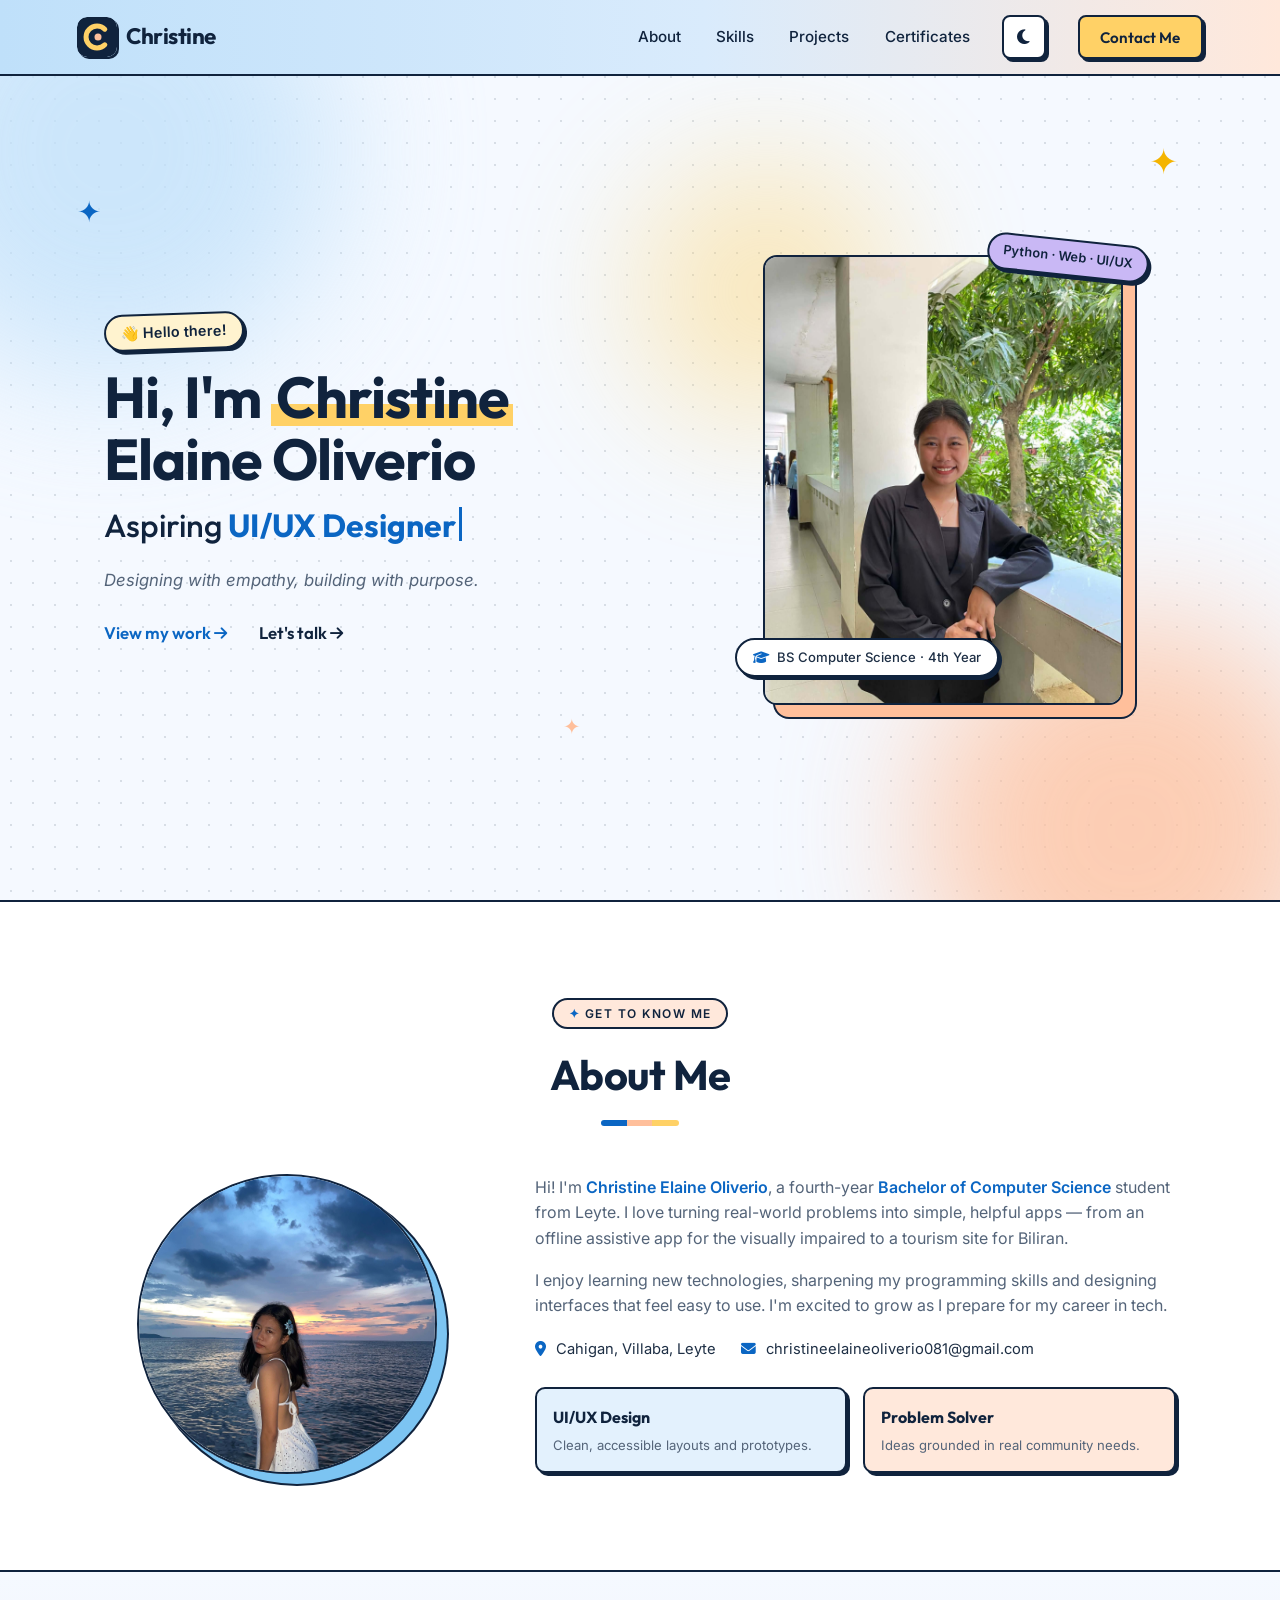
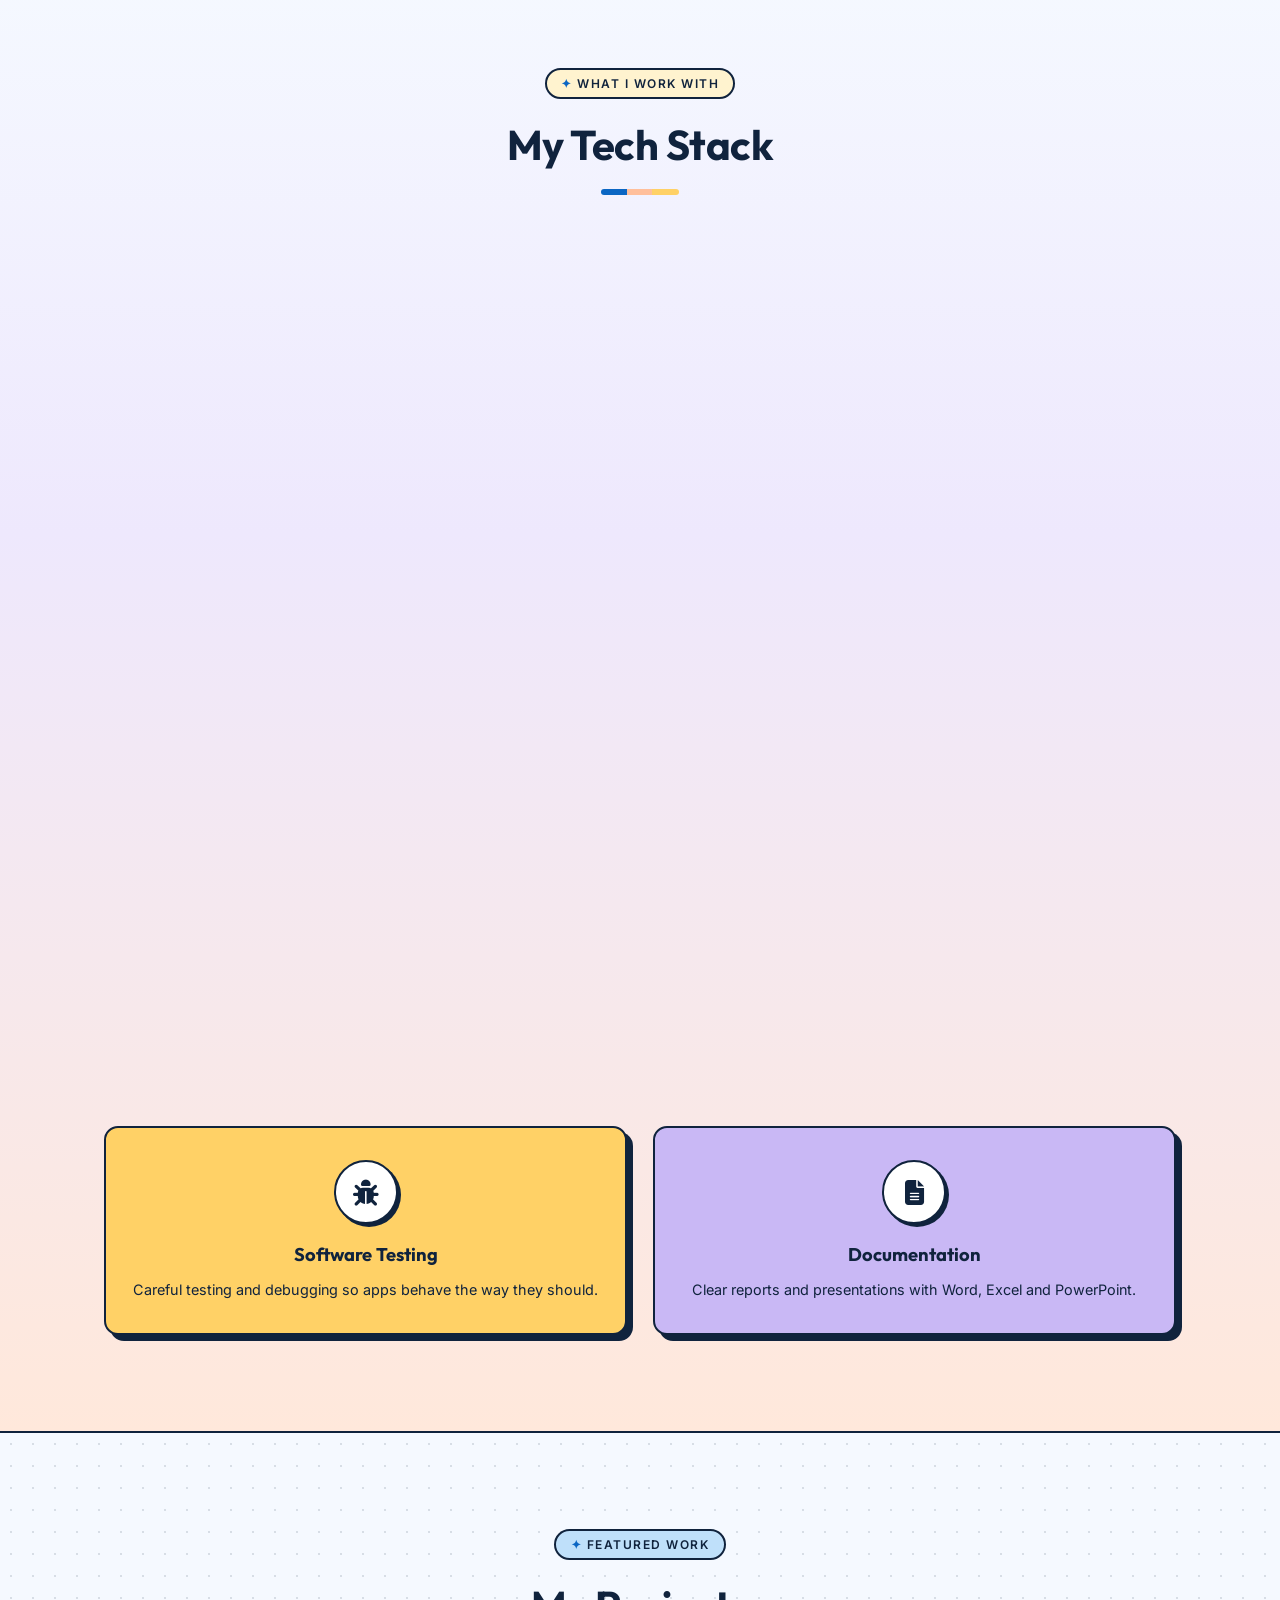
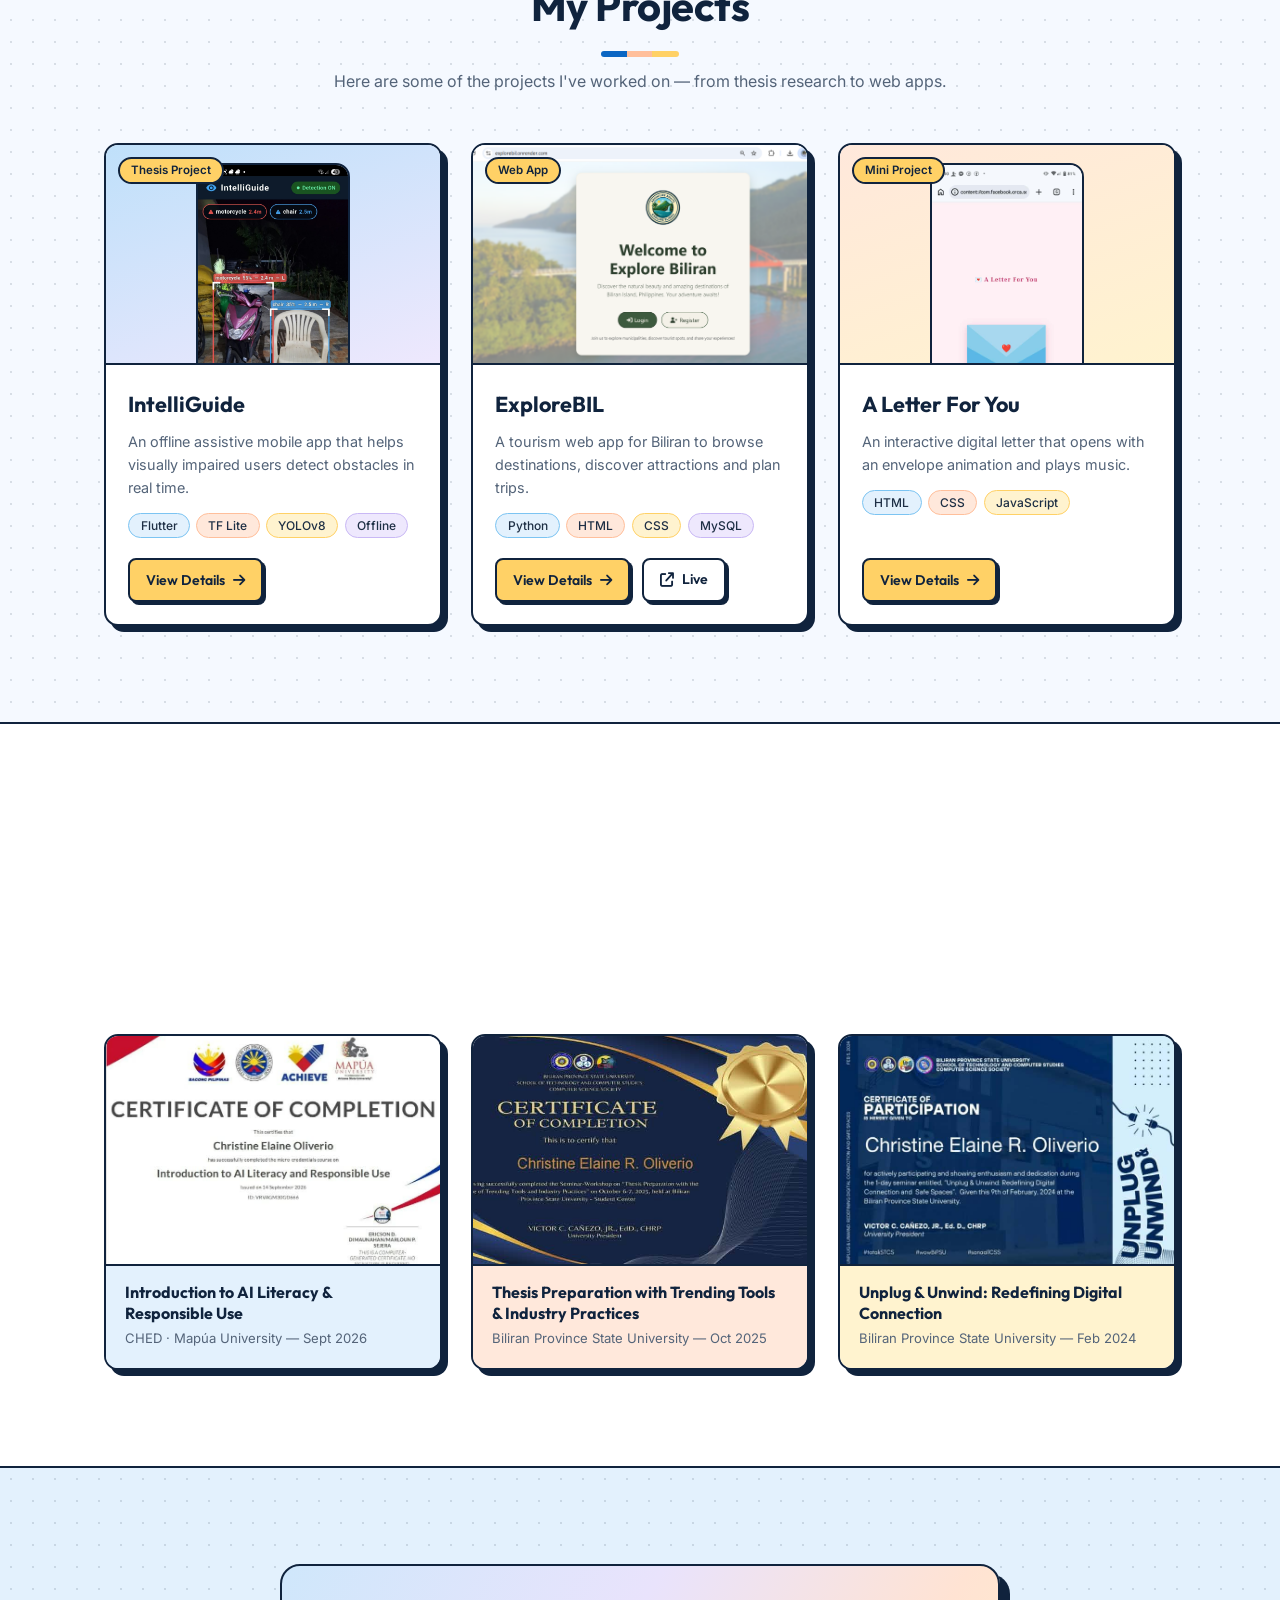
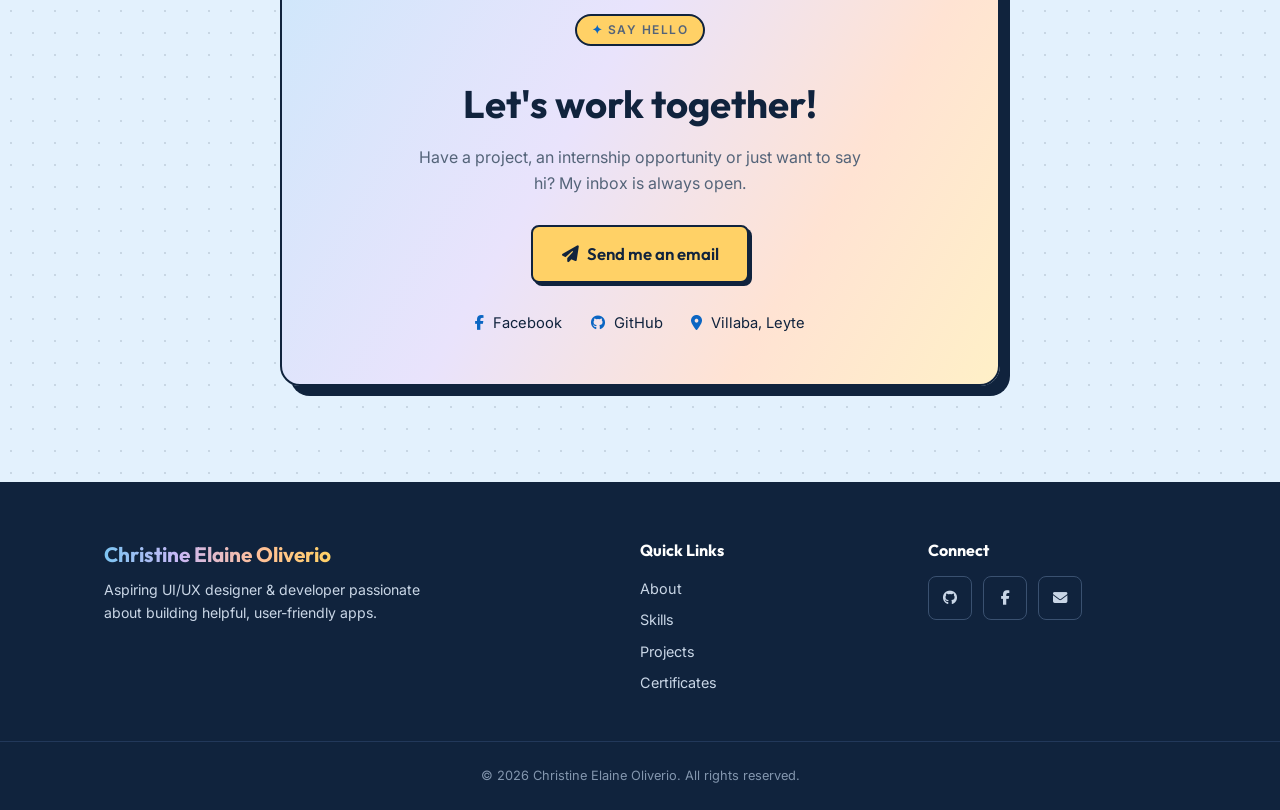
==== index.html @ aa29f677 "Add portfolio website" ====
<!DOCTYPE html>
<html lang="en">
<head>
  <meta charset="UTF-8" />
  <meta name="viewport" content="width=device-width, initial-scale=1.0"/>
  <title>Christine Elaine Oliverio | Portfolio</title>
  <meta name="description" content="Portfolio of Christine Elaine Oliverio — UI/UX designer, web developer and 4th-year Computer Science student."/>
  <link rel="icon" href="data:image/svg+xml,%3Csvg%20xmlns='http://www.w3.org/2000/svg'%20viewBox='0%200%2040%2040'%3E%3Crect%20width='40'%20height='40'%20rx='10'%20fill='%2310233d'/%3E%3Cpath%20d='M27.8%2012.2a11%2011%200%201%200%200%2015.6'%20fill='none'%20stroke='%23ffd166'%20stroke-width='5'%20stroke-linecap='round'/%3E%3Ccircle%20cx='21'%20cy='20'%20r='3.5'%20fill='%23ffbf9b'/%3E%3C/svg%3E"/>
  <link rel="preconnect" href="https://fonts.googleapis.com"/>
  <link rel="preconnect" href="https://fonts.gstatic.com" crossorigin/>
  <link href="https://fonts.googleapis.com/css2?family=Outfit:wght@400;500;600;700;800&family=Inter:ital,wght@0,400;0,500;1,400&display=swap" rel="stylesheet"/>
  <link rel="stylesheet" href="https://cdnjs.cloudflare.com/ajax/libs/font-awesome/6.5.0/css/all.min.css"/>
  <link rel="stylesheet" href="style.css"/>
  <script>
    // Apply the saved (or system) theme before the page paints, so it never flashes
    (function () {
      var theme;
      try { theme = localStorage.getItem('theme'); } catch (e) {}
      if (theme !== 'light' && theme !== 'dark') {
        theme = window.matchMedia('(prefers-color-scheme: dark)').matches ? 'dark' : 'light';
      }
      document.documentElement.dataset.theme = theme;
    })();
  </script>
</head>
<body>

  <!-- NAV -->
  <header id="navbar">
    <a href="#home" class="nav-logo">
      <svg class="logo-mark" viewBox="0 0 40 40" aria-hidden="true">
        <rect width="40" height="40" rx="10" fill="#10233d"/>
        <path d="M27.8 12.2a11 11 0 1 0 0 15.6" fill="none" stroke="#ffd166" stroke-width="5" stroke-linecap="round"/>
        <circle cx="21" cy="20" r="3.5" fill="#ffbf9b"/>
      </svg>
      <span>Christine</span>
    </a>
    <nav>
      <ul class="nav-links" id="navLinks">
        <li><a href="#about">About</a></li>
        <li><a href="#skills">Skills</a></li>
        <li><a href="#projects">Projects</a></li>
        <li><a href="#certificates">Certificates</a></li>
        <li class="nav-cta-mobile"><a href="#contact" data-drawer-open>Contact Me</a></li>
      </ul>
    </nav>
    <button type="button" class="theme-toggle" id="themeToggle" aria-label="Switch to dark mode"><i class="fas fa-moon"></i></button>
    <button type="button" class="btn btn-primary nav-cta" data-drawer-open>Contact Me</button>
    <button class="hamburger" id="hamburger" aria-label="Open menu" aria-expanded="false"><i class="fas fa-bars"></i></button>
  </header>

  <main>
    <!-- HERO -->
    <section id="home" class="hero">
      <div class="hero-deco" aria-hidden="true">
        <span class="blob b1"></span>
        <span class="blob b2"></span>
        <span class="blob b3"></span>
        <span class="spark s1">✦</span>
        <span class="spark s2">✦</span>
        <span class="spark s3">✦</span>
      </div>
      <div class="container hero-grid">
        <div class="hero-text">
          <p class="hero-hello">👋 Hello there!</p>
          <h1 class="hero-name">Hi, I'm <span class="hl">Christine</span><br/>Elaine Oliverio</h1>
          <p class="hero-role">Aspiring <span class="typed" id="typed"></span><span class="caret" aria-hidden="true"></span></p>
          <p class="hero-tagline">Designing with empathy, building with purpose.</p>
          <div class="hero-btns">
            <a href="#projects" class="link-arrow">View my work <i class="fas fa-arrow-right"></i></a>
            <a href="#contact" class="link-arrow muted" data-drawer-open>Let's talk <i class="fas fa-arrow-right"></i></a>
          </div>
        </div>
        <div class="hero-photo-wrap">
          <img src="images/portrait-hero.jpg" alt="Christine Elaine Oliverio smiling in a black blazer" class="hero-photo"/>
          <span class="hero-sticker" aria-hidden="true">Python · Web · UI/UX</span>
          <span class="hero-badge"><i class="fas fa-graduation-cap"></i> BS Computer Science · 4th Year</span>
        </div>
      </div>
    </section>

    <!-- ABOUT -->
    <section id="about" class="section about">
      <div class="container">
        <p class="eyebrow reveal">Get to know me</p>
        <h2 class="section-title reveal">About Me</h2>
        <div class="about-grid">
          <div class="about-photo-wrap reveal">
            <img src="images/portrait-about.jpg" alt="Christine at the beach during sunset" class="about-photo"/>
          </div>
          <div class="about-text reveal">
            <p>Hi! I'm <strong>Christine Elaine Oliverio</strong>, a fourth-year <strong>Bachelor of Computer Science</strong> student from Leyte. I love turning real-world problems into simple, helpful apps — from an offline assistive app for the visually impaired to a tourism site for Biliran.</p>
            <p>I enjoy learning new technologies, sharpening my programming skills and designing interfaces that feel easy to use. I'm excited to grow as I prepare for my career in tech.</p>
            <ul class="about-details">
              <li><i class="fas fa-location-dot"></i> Cahigan, Villaba, Leyte</li>
              <li><i class="fas fa-envelope"></i> christineelaineoliverio081@gmail.com</li>
            </ul>
            <div class="mini-cards">
              <div class="mini-card"><h3>UI/UX Design</h3><p>Clean, accessible layouts and prototypes.</p></div>
              <div class="mini-card"><h3>Problem Solver</h3><p>Ideas grounded in real community needs.</p></div>
            </div>
          </div>
        </div>
      </div>
    </section>

    <!-- SKILLS -->
    <section id="skills" class="section skills">
      <div class="container">
        <p class="eyebrow reveal">What I work with</p>
        <h2 class="section-title reveal">My Tech Stack</h2>
        <p class="section-sub reveal">The languages I use to design, build and test websites and web apps.</p>
        <div class="marquee reveal" role="group" aria-label="Tech stack">
          <div class="marquee-track" id="marqueeTrack">
            <div class="tech"><img src="https://cdn.jsdelivr.net/gh/devicons/devicon@v2.16.0/icons/java/java-original.svg" alt=""/><span>Java</span></div>
            <div class="tech"><img src="https://cdn.jsdelivr.net/gh/devicons/devicon@v2.16.0/icons/python/python-original.svg" alt=""/><span>Python</span></div>
            <div class="tech"><img src="https://cdn.jsdelivr.net/gh/devicons/devicon@v2.16.0/icons/html5/html5-original.svg" alt=""/><span>HTML</span></div>
            <div class="tech"><img src="https://cdn.jsdelivr.net/gh/devicons/devicon@v2.16.0/icons/css3/css3-original.svg" alt=""/><span>CSS</span></div>
          </div>
        </div>
      </div>
    </section>

    <!-- SERVICES -->
    <section class="section services">
      <div class="container">
        <p class="eyebrow reveal">Services</p>
        <h2 class="section-title reveal">What I Do</h2>
        <p class="section-sub reveal">I build useful, user-friendly websites that pair thoughtful design with solid functionality.</p>
        <div class="services-grid">
          <div class="service-card reveal">
            <i class="fas fa-laptop-code"></i>
            <h3>Web Development</h3>
            <p>Responsive websites built with HTML and CSS, and web apps powered by Python.</p>
          </div>
          <div class="service-card reveal">
            <i class="fas fa-pen-ruler"></i>
            <h3>UI/UX Design</h3>
            <p>Wireframes, prototypes and interfaces designed around real users.</p>
          </div>
          <div class="service-card reveal">
            <i class="fas fa-bug"></i>
            <h3>Software Testing</h3>
            <p>Careful testing and debugging so apps behave the way they should.</p>
          </div>
          <div class="service-card reveal">
            <i class="fas fa-file-lines"></i>
            <h3>Documentation</h3>
            <p>Clear reports and presentations with Word, Excel and PowerPoint.</p>
          </div>
        </div>
      </div>
    </section>

    <!-- PROJECTS -->
    <section id="projects" class="section projects">
      <div class="container">
        <p class="eyebrow reveal">Featured work</p>
        <h2 class="section-title reveal">My Projects</h2>
        <p class="section-sub reveal">Here are some of the projects I've worked on — from thesis research to web apps.</p>
        <div class="projects-grid">

          <article class="proj-card reveal">
            <button class="proj-img phone" data-details="intelliguide" aria-label="View IntelliGuide details">
              <img src="images/projects/intelliguide-camera.jpg" alt="IntelliGuide app detecting a motorcycle and a chair with distance labels"/>
              <span class="proj-label">Thesis Project</span>
            </button>
            <div class="proj-body">
              <h3>IntelliGuide</h3>
              <p>An offline assistive mobile app that helps visually impaired users detect obstacles in real time.</p>
              <div class="tags"><span>Flutter</span><span>TF Lite</span><span>YOLOv8</span><span>Offline</span></div>
              <div class="proj-btns">
                <button class="btn btn-primary" data-details="intelliguide">View Details <i class="fas fa-arrow-right"></i></button>
              </div>
            </div>
          </article>

          <article class="proj-card reveal">
            <button class="proj-img" data-details="explorebil" aria-label="View ExploreBIL details">
              <img src="images/projects/explorebil-welcome.png" alt="ExploreBIL home page"/>
              <span class="proj-label">Web App</span>
            </button>
            <div class="proj-body">
              <h3>ExploreBIL</h3>
              <p>A tourism web app for Biliran to browse destinations, discover attractions and plan trips.</p>
              <div class="tags"><span>Python</span><span>HTML</span><span>CSS</span><span>MySQL</span></div>
              <div class="proj-btns">
                <button class="btn btn-primary" data-details="explorebil">View Details <i class="fas fa-arrow-right"></i></button>
                <a href="https://explorebil.onrender.com/home/" target="_blank" rel="noopener" class="btn btn-white"><i class="fas fa-arrow-up-right-from-square"></i> Live</a>
              </div>
            </div>
          </article>

          <article class="proj-card reveal">
            <button class="proj-img phone" data-details="letter" aria-label="View A Letter For You details">
              <img src="images/projects/letter-envelope.jpg" alt="A Letter For You — closed envelope screen"/>
              <span class="proj-label">Mini Project</span>
            </button>
            <div class="proj-body">
              <h3>A Letter For You</h3>
              <p>An interactive digital letter that opens with an envelope animation and plays music.</p>
              <div class="tags"><span>HTML</span><span>CSS</span><span>JavaScript</span></div>
              <div class="proj-btns">
                <button class="btn btn-primary" data-details="letter">View Details <i class="fas fa-arrow-right"></i></button>
              </div>
            </div>
          </article>

        </div>

        <!-- PROJECT DETAILS (shown in the pop-up when "View Details" is clicked) -->
        <template id="details-intelliguide">
          <div class="md-gallery phone">
            <img class="md-main" src="images/projects/intelliguide-camera.jpg" alt="IntelliGuide detecting a motorcycle at 2.4 m and a chair at 2.5 m"/>
            <p class="md-caption"><strong>Camera:</strong> detects obstacles in real time and shows what each one is, how far away it is and which side it's on.</p>
            <div class="md-thumbs">
              <button class="md-thumb active" data-caption="<strong>Camera:</strong> detects obstacles in real time and shows what each one is, how far away it is and which side it's on."><img src="images/projects/intelliguide-camera.jpg" alt="IntelliGuide detecting a motorcycle at 2.4 m and a chair at 2.5 m"/></button>
              <button class="md-thumb" data-caption="<strong>Navigation Map:</strong> shows saved places as pins on the map, with a quick button for each one. Personal locations are blurred in this screenshot."><img src="images/projects/intelliguide-map.jpg" alt="Navigation Map with quick buttons for saved places"/></button>
              <button class="md-thumb" data-caption="<strong>Save Location:</strong> saves your current spot with an optional name and a category: Home, School, Work, Hospital or Custom."><img src="images/projects/intelliguide-save.jpg" alt="Save Location sheet with a name field and category buttons"/></button>
              <button class="md-thumb" data-caption="<strong>Location History:</strong> lists the places you've arrived at, and stays on your phone only. Personal details are blurred in this screenshot."><img src="images/projects/intelliguide-history.jpg" alt="Location History showing an arrival at Home"/></button>
              <button class="md-thumb" data-caption="<strong>Settings:</strong> choose voice guidance in English, Tagalog or Bisaya, and open your location history."><img src="images/projects/intelliguide-settings.jpg" alt="Settings with English, Tagalog and Bisaya voice options"/></button>
            </div>
          </div>
          <div class="md-info">
            <p class="md-type"><i class="fas fa-mobile-screen-button"></i> Mobile App · Thesis Project</p>
            <h3 class="md-title">IntelliGuide</h3>
            <p>IntelliGuide is an assistive mobile app that helps visually impaired users move around more safely. Using the phone's camera, it detects obstacles in real time with a YOLOv8 Nano model and a CNN+ViT classifier, then tells the user what is ahead, how far it is and which side it's on — through both voice and vibration.</p>
            <p>Everything runs on the device, so it works fully offline, and the voice feedback is available in English, Tagalog and Bisaya.</p>
            <h4>The Team</h4>
            <ul class="proj-points">
              <li><strong>Team Leader:</strong> Eliza Marie Rosario</li>
              <li><strong>Assistant Team Leader:</strong> Christine Elaine Oliverio</li>
              <li><strong>Developer:</strong> Marjon Vera</li>
              <li><strong>Assistant Developer:</strong> Carl Marco Vaporoso</li>
            </ul>
            <h4>Key Features</h4>
            <ul class="proj-points">
              <li>Real-time detection of 19 trained obstacle classes</li>
              <li>Distance estimation with a 3 m alert cutoff</li>
              <li>Left / right position of each obstacle</li>
              <li>Multimodal feedback: voice + vibration</li>
              <li>Offline barangay (location) detection</li>
              <li>Navigation map with saved places</li>
              <li>Location history kept on the phone only</li>
              <li>English, Tagalog and Bisaya support</li>
            </ul>
            <h4>Built With</h4>
            <div class="tags"><span>Flutter</span><span>Dart</span><span>TensorFlow Lite</span><span>YOLOv8 Nano</span><span>CNN + ViT</span></div>
          </div>
        </template>

        <template id="details-explorebil">
          <div class="md-gallery">
            <img class="md-main" src="images/projects/explorebil-welcome.png" alt="Explore Biliran welcome page with Login and Register buttons"/>
            <p class="md-caption"><strong>Welcome Page:</strong> introduces Biliran Island and lets visitors log in or create an account.</p>
            <div class="md-thumbs">
              <button class="md-thumb active" data-caption="<strong>Welcome Page:</strong> introduces Biliran Island and lets visitors log in or create an account."><img src="images/projects/explorebil-welcome.png" alt="Explore Biliran welcome page with Login and Register buttons"/></button>
              <button class="md-thumb" data-caption="<strong>Explore Municipalities:</strong> search for a municipality, read a short description and open its page."><img src="images/projects/explorebil-municipalities.png" alt="Search bar above a list of Biliran municipalities"/></button>
              <button class="md-thumb" data-caption="<strong>Featured Tourist Spots:</strong> browse spots with photos, their municipality, star ratings and a Details button."><img src="images/projects/explorebil-spots.png" alt="Featured tourist spots with photos and star ratings"/></button>
            </div>
          </div>
          <div class="md-info">
            <p class="md-type"><i class="fas fa-globe"></i> Web App · Python</p>
            <h3 class="md-title">ExploreBIL</h3>
            <p>ExploreBIL is a tourist exploration web app for the province of Biliran. Visitors can browse destinations, discover local attractions and plan their trips — all in one place.</p>
            <h4>Key Features</h4>
            <ul class="proj-points">
              <li>Browse tourist spots across Biliran</li>
              <li>Detailed destination info and photos</li>
              <li>Responsive design for phones, tablets and desktops</li>
              <li>Python-powered backend with a MySQL database</li>
            </ul>
            <h4>Built With</h4>
            <div class="tags"><span>Python</span><span>HTML</span><span>CSS</span><span>MySQL</span></div>
            <div class="proj-btns">
              <a href="https://explorebil.onrender.com/home/" target="_blank" rel="noopener" class="btn btn-primary"><i class="fas fa-arrow-up-right-from-square"></i> View Live</a>
              <a href="https://github.com/christineelaineoliverio081-web/EXPLOREBIL" target="_blank" rel="noopener" class="btn btn-white"><i class="fab fa-github"></i> GitHub</a>
            </div>
          </div>
        </template>

        <template id="details-letter">
          <div class="md-gallery phone">
            <img class="md-main" src="images/projects/letter-envelope.jpg" alt="Closed envelope screen"/>
          </div>
          <div class="md-info">
            <p class="md-type"><i class="fas fa-envelope-open-text"></i> Web Page · Mini Project</p>
            <h3 class="md-title">A Letter For You</h3>
            <p>A small interactive web page that turns a message into a digital letter. The visitor taps the envelope, it opens with an animation, and the letter slides out with a scrollable message and a music player.</p>
            <h4>Key Features</h4>
            <ul class="proj-points">
              <li>Tap-to-open envelope animation</li>
              <li>Scrollable letter card with custom typography</li>
              <li>Embedded SoundCloud music player</li>
              <li>Mobile-friendly layout</li>
            </ul>
            <h4>Built With</h4>
            <div class="tags"><span>HTML</span><span>CSS</span><span>JavaScript</span></div>
          </div>
        </template>
      </div>
    </section>

    <!-- CERTIFICATES -->
    <section id="certificates" class="section certificates">
      <div class="container">
        <p class="eyebrow reveal">Achievements</p>
        <h2 class="section-title reveal">Certificates</h2>
        <p class="section-sub reveal">Seminars and courses that helped me grow. Click a certificate to view it larger.</p>
        <div class="cert-grid">
          <figure class="cert-card reveal">
            <img src="images/certificates/ai-literacy.jpg" alt="Certificate of Completion — Introduction to AI Literacy and Responsible Use" data-lightbox/>
            <figcaption><h3>Introduction to AI Literacy &amp; Responsible Use</h3><p>CHED · Mapúa University — Sept 2026</p></figcaption>
          </figure>
          <figure class="cert-card reveal">
            <img src="images/certificates/thesis-preparation.jpg" alt="Certificate of Completion — Thesis Preparation with Trending Tools and Industry Practices" data-lightbox/>
            <figcaption><h3>Thesis Preparation with Trending Tools &amp; Industry Practices</h3><p>Biliran Province State University — Oct 2025</p></figcaption>
          </figure>
          <figure class="cert-card reveal">
            <img src="images/certificates/unplug-and-unwind.jpg" alt="Certificate of Participation — Unplug and Unwind seminar" data-lightbox/>
            <figcaption><h3>Unplug &amp; Unwind: Redefining Digital Connection</h3><p>Biliran Province State University — Feb 2024</p></figcaption>
          </figure>
        </div>
      </div>
    </section>

    <!-- CONTACT -->
    <section id="contact" class="section contact">
      <div class="container">
        <div class="contact-box reveal">
          <p class="eyebrow">Say hello</p>
          <h2>Let's work together!</h2>
          <p>Have a project, an internship opportunity or just want to say hi? My inbox is always open.</p>
          <a href="mailto:christineelaineoliverio081@gmail.com" class="btn btn-primary btn-lg"><i class="fas fa-paper-plane"></i> Send me an email</a>
          <div class="contact-links">
            <a href="https://www.facebook.com/christine.elaine.oliverio.2024" target="_blank" rel="noopener"><i class="fab fa-facebook-f"></i> Facebook</a>
            <a href="https://github.com/christineelaineoliverio081-web" target="_blank" rel="noopener"><i class="fab fa-github"></i> GitHub</a>
            <span><i class="fas fa-location-dot"></i> Villaba, Leyte</span>
          </div>
        </div>
      </div>
    </section>
  </main>

  <!-- FOOTER -->
  <footer>
    <div class="container footer-grid">
      <div>
        <h2 class="footer-name">Christine Elaine Oliverio</h2>
        <p>Aspiring UI/UX designer &amp; developer passionate about building helpful, user-friendly apps.</p>
      </div>
      <div>
        <h3>Quick Links</h3>
        <ul>
          <li><a href="#about">About</a></li>
          <li><a href="#skills">Skills</a></li>
          <li><a href="#projects">Projects</a></li>
          <li><a href="#certificates">Certificates</a></li>
        </ul>
      </div>
      <div>
        <h3>Connect</h3>
        <div class="footer-socials">
          <a href="https://github.com/christineelaineoliverio081-web" target="_blank" rel="noopener" aria-label="GitHub"><i class="fab fa-github"></i></a>
          <a href="https://www.facebook.com/christine.elaine.oliverio.2024" target="_blank" rel="noopener" aria-label="Facebook"><i class="fab fa-facebook-f"></i></a>
          <a href="mailto:christineelaineoliverio081@gmail.com" aria-label="Email"><i class="fas fa-envelope"></i></a>
        </div>
      </div>
    </div>
    <p class="copyright">© <span id="year">2026</span> Christine Elaine Oliverio. All rights reserved.</p>
  </footer>

  <!-- CONTACT DRAWER -->
  <div class="drawer-overlay" id="drawerOverlay"></div>
  <div class="drawer" id="drawer" role="dialog" aria-modal="true" aria-labelledby="drawerTitle" aria-hidden="true">
    <button class="drawer-close" id="drawerClose" aria-label="Close"><i class="fas fa-xmark"></i></button>
    <h3 id="drawerTitle">Get in Touch</h3>
    <ul class="drawer-info">
      <li><i class="fas fa-envelope"></i><a href="mailto:christineelaineoliverio081@gmail.com">christineelaineoliverio081@gmail.com</a></li>
      <li><i class="fas fa-location-dot"></i><span>Villaba, Leyte, Philippines</span></li>
    </ul>
    <h4>Social Media</h4>
    <div class="drawer-socials">
      <a href="https://www.facebook.com/christine.elaine.oliverio.2024" target="_blank" rel="noopener" aria-label="Facebook"><i class="fab fa-facebook-f"></i></a>
      <a href="https://github.com/christineelaineoliverio081-web" target="_blank" rel="noopener" aria-label="GitHub"><i class="fab fa-github"></i></a>
      <a href="mailto:christineelaineoliverio081@gmail.com" aria-label="Email"><i class="fas fa-envelope"></i></a>
    </div>
  </div>

  <!-- PROJECT DETAILS MODAL -->
  <div class="modal" id="projectModal" role="dialog" aria-modal="true" aria-labelledby="modalTitle" aria-hidden="true">
    <div class="modal-overlay" data-modal-close></div>
    <div class="modal-box">
      <button class="modal-close" data-modal-close aria-label="Close details"><i class="fas fa-xmark"></i></button>
      <div class="modal-content" id="modalContent"></div>
    </div>
  </div>

  <!-- LIGHTBOX -->
  <div class="lightbox" id="lightbox" aria-hidden="true">
    <button class="lightbox-close" aria-label="Close"><i class="fas fa-xmark"></i></button>
  </div>

  <script src="script.js"></script>
</body>
</html>
---- style.css ----
* {
  margin: 0;
  padding: 0;
  box-sizing: border-box;
}

:root {
  /* Sunset-over-the-sea palette: ocean blues + warm sunset tones */
  --bg: #f5f9ff;
  --blue: #bfe0fa;
  --blue-soft: #e3f1fd;
  --blue-btn: #7cc4f2;
  --accent: #0b66c3;
  --peach: #ffbf9b;
  --peach-soft: #ffe8db;
  --sun: #ffd166;
  --sun-soft: #fff3cf;
  --lilac: #c9b8f5;
  --lilac-soft: #eee8fd;
  --sunset: linear-gradient(120deg, #cfe7fb 0%, #e9e3fc 40%, #ffe3d3 72%, #fff0c7 100%);
  --dots: radial-gradient(rgba(16, 35, 61, 0.13) 1.2px, transparent 1.4px);
  --ink: #10233d;
  --text: #1e2f45;
  --muted: #546479;
  --surface: #fff;
  --edge: #10233d;
  --on-fill: #10233d;
  --footer-bg: #10233d;
  --hairline: rgba(16, 35, 61, 0.15);
  --line: 2px solid var(--edge);
  --shadow: 6px 6px 0 var(--edge);
  --shadow-sm: 3px 3px 0 var(--edge);
  --radius: 14px;
  --nav-h: 66px;
}

html { scroll-behavior: smooth; scroll-padding-top: var(--nav-h); }

body {
  font-family: 'Inter', sans-serif;
  background: var(--bg);
  color: var(--text);
  line-height: 1.6;
  overflow-x: hidden;
}

h1, h2, h3, h4, .nav-logo, .btn {
  font-family: 'Outfit', sans-serif;
}

img { max-width: 100%; display: block; }

::selection { background: var(--sun); color: var(--on-fill); }

:focus-visible { outline: 3px solid var(--accent); outline-offset: 3px; }
.proj-img:focus-visible { outline-offset: -5px; }

::-webkit-scrollbar { width: 8px; }
::-webkit-scrollbar-track { background: var(--bg); }
::-webkit-scrollbar-thumb { background: linear-gradient(var(--accent), var(--peach)); border-radius: 4px; }

.container {
  max-width: 1120px;
  margin: 0 auto;
  padding: 0 24px;
}

/* NAV */
#navbar {
  position: fixed;
  top: 0; left: 0; right: 0;
  z-index: 1000;
  height: var(--nav-h);
  display: flex;
  align-items: center;
  justify-content: space-between;
  gap: 0.7rem;
  padding: 0 20px;
  background: linear-gradient(90deg, var(--blue) 0%, #d9ebfc 55%, var(--peach-soft) 100%);
  border-bottom: var(--line);
  transition: box-shadow 0.3s;
}

#navbar.scrolled { box-shadow: 0 4px 0 rgba(16, 35, 61, 0.08); }

.nav-logo {
  font-size: 1.4rem;
  font-weight: 700;
  color: var(--ink);
  text-decoration: none;
  letter-spacing: -0.5px;
  padding: 0.25rem 0;
}

.nav-logo { display: inline-flex; align-items: center; gap: 0.6rem; flex-shrink: 0; }
.logo-mark { width: 40px; height: 40px; flex-shrink: 0; border-radius: 10px; box-shadow: 2px 2px 0 var(--edge); }

#navbar nav { margin-left: auto; }

.nav-links {
  display: none;
  position: absolute;
  top: 100%; left: 0; right: 0;
  flex-direction: column;
  list-style: none;
  background: var(--blue);
  border-bottom: var(--line);
}

.nav-links.open { display: flex; }
.nav-links li { border-top: 1px solid var(--hairline); }

.nav-links a {
  position: relative;
  display: block;
  color: var(--ink);
  text-decoration: none;
  font-size: 0.95rem;
  font-weight: 500;
  padding: 0.9rem 20px;
}

.nav-links a::after {
  content: '';
  display: none;
  position: absolute;
  left: 0; bottom: -2px;
  width: 100%; height: 3px;
  border-radius: 2px;
  background: var(--accent);
  transform: scaleX(0);
  transform-origin: left;
  transition: transform 0.25s ease;
}

.nav-links a:hover::after,
.nav-links a.active::after { transform: scaleX(1); }

.nav-cta-mobile { display: block; }

.hamburger {
  display: block;
  background: var(--surface);
  border: var(--line);
  border-radius: 8px;
  width: 44px; height: 44px;
  font-size: 1.1rem;
  color: var(--ink);
  cursor: pointer;
  box-shadow: var(--shadow-sm);
}

/* BUTTONS */
.btn {
  display: inline-flex;
  align-items: center;
  justify-content: center;
  gap: 0.5rem;
  min-height: 44px;
  padding: 0.6rem 1.3rem;
  border: var(--line);
  border-radius: 8px;
  font-size: 0.95rem;
  font-weight: 600;
  color: var(--ink);
  text-decoration: none;
  cursor: pointer;
  box-shadow: var(--shadow-sm);
  transition: transform 0.15s ease, box-shadow 0.15s ease;
}

.btn:hover { transform: translate(-2px, -2px); box-shadow: 5px 5px 0 var(--edge); }
.btn:active { transform: translate(2px, 2px); box-shadow: 1px 1px 0 var(--edge); }

.btn-primary { background: var(--sun); color: var(--on-fill); }
.btn-white { background: var(--surface); }
.btn-lg { padding: 0.85rem 1.8rem; font-size: 1.05rem; }
.nav-cta { display: none; }

/* HERO */
.hero {
  position: relative;
  min-height: 100vh;
  display: flex;
  align-items: center;
  padding: calc(var(--nav-h) + 2rem) 0 4rem;
  overflow: hidden;
  background: var(--dots) 0 0 / 22px 22px, var(--bg);
}

/* Soft glowing color blobs + sparkles behind the hero */
.hero-deco { position: absolute; inset: 0; pointer-events: none; }

.blob {
  position: absolute;
  border-radius: 50%;
  filter: blur(50px);
  opacity: 0.75;
  animation: drift 14s ease-in-out infinite alternate;
}

.b1 { width: 300px; height: 300px; background: var(--blue); top: -80px; left: -120px; }
.b2 { width: 280px; height: 280px; background: var(--peach); bottom: -140px; right: -60px; animation-delay: -5s; }
.b3 { width: 260px; height: 260px; background: var(--sun); top: 18%; right: 30%; opacity: 0.45; animation-delay: -9s; }

.spark {
  position: absolute;
  font-size: 1.8rem;
  line-height: 1;
  animation: twinkle 3.2s ease-in-out infinite;
}

.s1 { color: var(--accent); top: 22%; left: 6%; }
.s2 { color: var(--peach); bottom: 18%; left: 44%; font-size: 1.3rem; animation-delay: -1.2s; }
.s3 { color: #f4b400; top: 16%; right: 8%; font-size: 2.2rem; animation-delay: -2.1s; }
.b3, .s2, .s3 { display: none; }

.hero-grid {
  position: relative;
  display: grid;
  grid-template-columns: 1fr;
  align-items: center;
  gap: 3rem;
  width: 100%;
  text-align: center;
}

/* First load: the whole hero fades in softly, like the video */
body:not(.loaded) .hero-text,
body:not(.loaded) .hero-photo-wrap {
  animation: pageIn 1.1s ease both;
}
body:not(.loaded) .hero-photo-wrap { animation-delay: 0.15s; }

.hero-hello {
  display: inline-block;
  margin-bottom: 1rem;
  padding: 0.3rem 0.95rem;
  background: var(--sun-soft);
  border: var(--line);
  border-radius: 999px;
  box-shadow: var(--shadow-sm);
  font-size: 0.9rem;
  font-weight: 600;
  color: var(--ink);
  transform: rotate(-2deg);
}

/* Highlighter-marker effect behind the first name */
.hl {
  background: linear-gradient(transparent 60%, var(--sun) 60%, var(--sun) 90%, transparent 90%);
  padding: 0 0.08em;
}

.hero-name {
  font-size: clamp(2.3rem, 5vw, 3.6rem);
  font-weight: 700;
  line-height: 1.08;
  color: var(--ink);
  letter-spacing: -1px;
}

.hero-role {
  font-family: 'Outfit', sans-serif;
  font-size: clamp(1.4rem, 2.6vw, 2rem);
  font-weight: 500;
  color: var(--ink);
  margin-top: 0.6rem;
  min-height: 1.4em;
}

.typed { color: var(--accent); font-weight: 700; }

.caret {
  display: inline-block;
  width: 3px; height: 1.05em;
  margin-left: 3px;
  vertical-align: -0.12em;
  background: var(--accent);
  animation: blink 0.9s steps(1) infinite;
}

.hero-tagline {
  font-style: italic;
  color: var(--muted);
  margin-top: 1rem;
  font-size: 1.05rem;
}

.hero-btns {
  display: flex;
  flex-direction: column;
  justify-content: center;
  gap: 0.8rem;
  margin-top: 1.6rem;
}

.link-arrow {
  display: inline-block;
  padding: 0.65rem 0;
  font-family: 'Outfit', sans-serif;
  font-weight: 600;
  color: var(--accent);
  text-decoration: none;
  font-size: 1.05rem;
}

.link-arrow i { transition: transform 0.2s; font-size: 0.9em; }
.link-arrow:hover i { transform: translateX(5px); }
.link-arrow.muted { color: var(--ink); }

.hero-photo-wrap {
  position: relative;
  justify-self: center;
  width: min(280px, 80%);
  order: -1;
}

.hero-photo {
  width: 100%;
  aspect-ratio: 4 / 5;
  object-fit: cover;
  object-position: center 20%;
  border: var(--line);
  border-radius: var(--radius);
  box-shadow: 12px 12px 0 var(--peach), 12px 12px 0 2px var(--edge);
  background: var(--blue-soft);
}

.hero-sticker {
  position: absolute;
  top: -14px; right: -12px;
  padding: 0.4rem 0.9rem;
  background: var(--lilac);
  border: var(--line);
  border-radius: 999px;
  box-shadow: var(--shadow-sm);
  font-size: 0.72rem;
  font-weight: 600;
  color: var(--on-fill);
  transform: rotate(6deg);
  white-space: nowrap;
}

.hero-badge {
  position: absolute;
  left: 50%; bottom: -18px;
  transform: translateX(-50%);
  background: var(--surface);
  border: var(--line);
  border-radius: 999px;
  padding: 0.45rem 1rem;
  font-size: 0.82rem;
  font-weight: 500;
  box-shadow: var(--shadow-sm);
  white-space: nowrap;
}

.hero-badge i { color: var(--accent); margin-right: 4px; }

/* SECTIONS */
.section { padding: 4.5rem 0; }

.section-title {
  font-size: clamp(2rem, 4vw, 2.6rem);
  font-weight: 700;
  color: var(--ink);
  text-align: center;
  letter-spacing: -0.5px;
  margin-bottom: 0.8rem;
}

/* Little colored pill above each title */
.eyebrow {
  display: table;
  margin: 0 auto 0.8rem;
  padding: 0.25rem 0.9rem;
  background: var(--blue-soft);
  border: var(--line);
  border-radius: 999px;
  font-size: 0.75rem;
  font-weight: 600;
  letter-spacing: 1.5px;
  text-transform: uppercase;
  color: var(--ink);
}

.eyebrow::before { content: '✦ '; color: var(--accent); }

.about .eyebrow { background: var(--peach-soft); }
.skills .eyebrow { background: var(--sun-soft); }
.services .eyebrow { background: var(--lilac-soft); }
.projects .eyebrow { background: var(--blue); }
.certificates .eyebrow { background: var(--peach-soft); }
.contact .eyebrow { background: var(--sun); }

/* Three-color underline bar under section titles */
.section-title::after {
  content: '';
  display: block;
  width: 78px; height: 6px;
  margin: 0.7rem auto 0;
  border-radius: 99px;
  background: linear-gradient(90deg, var(--accent) 0 33%, var(--peach) 33% 66%, var(--sun) 66%);
}

.section-sub {
  max-width: 620px;
  margin: 0 auto 3rem;
  text-align: center;
  color: var(--muted);
}

.section-title + .about-grid { margin-top: 3rem; }

/* ABOUT */
.about { background: var(--surface); border-top: var(--line); border-bottom: var(--line); }

.about-grid {
  display: grid;
  grid-template-columns: 1fr;
  gap: 2.5rem;
  align-items: center;
  text-align: center;
}

.about-photo-wrap { justify-self: center; }

.about-photo {
  width: 220px;
  aspect-ratio: 1;
  object-fit: cover;
  object-position: center 45%;
  border-radius: 50%;
  border: var(--line);
  box-shadow: 10px 10px 0 var(--blue-btn), 10px 10px 0 2px var(--edge);
}

.about-text p { margin-bottom: 1rem; color: var(--muted); }
.about-text strong { color: var(--accent); font-weight: 600; }

.about-details {
  list-style: none;
  display: flex;
  flex-wrap: wrap;
  justify-content: center;
  gap: 0.6rem 1.6rem;
  margin: 1.2rem 0 1.6rem;
  font-size: 0.92rem;
}

.about-details i { color: var(--accent); margin-right: 6px; }

.mini-cards {
  display: grid;
  grid-template-columns: 1fr;
  gap: 1rem;
  text-align: left;
}

.mini-card {
  background: var(--blue-soft);
  border: var(--line);
  border-radius: 10px;
  padding: 1rem;
  box-shadow: var(--shadow-sm);
  transition: transform 0.2s, box-shadow 0.2s;
}

.mini-card:nth-child(2) { background: var(--peach-soft); }
.mini-card:nth-child(3) { background: var(--sun-soft); }

.mini-card:hover { transform: translate(-2px, -2px); box-shadow: 5px 5px 0 var(--edge); }
.mini-card h3 { font-size: 1rem; color: var(--ink); margin-bottom: 0.3rem; }
.mini-card p { font-size: 0.82rem; color: var(--muted); margin: 0; line-height: 1.45; }

/* SKILLS — endless sliding icon row */
.skills { background: linear-gradient(180deg, var(--bg), var(--lilac-soft)); }

.marquee {
  overflow: hidden;
  padding: 12px 0 18px;
  -webkit-mask-image: linear-gradient(90deg, transparent, #000 12%, #000 88%, transparent);
          mask-image: linear-gradient(90deg, transparent, #000 12%, #000 88%, transparent);
}

.marquee-track {
  display: flex;
  width: max-content;
  animation: marquee 32s linear infinite;
}

.marquee:hover .marquee-track { animation-play-state: paused; }

.tech {
  flex: 0 0 96px;
  margin-right: 1rem;
  display: flex;
  flex-direction: column;
  align-items: center;
  gap: 0.6rem;
  padding: 1.2rem 0.5rem;
  background: var(--surface);
  border: var(--line);
  border-radius: var(--radius);
  box-shadow: var(--shadow-sm);
  transition: transform 0.2s, box-shadow 0.2s;
}

.tech:hover { transform: translateY(-6px) rotate(-2deg); box-shadow: 4px 8px 0 var(--edge); background: var(--sun-soft); }
.tech img { width: 52px; height: 52px; object-fit: contain; }
.tech span { font-size: 0.85rem; font-weight: 500; }

/* SERVICES */
.services {
  background: linear-gradient(180deg, var(--lilac-soft), var(--peach-soft));
}

.services-grid {
  display: grid;
  grid-template-columns: 1fr;
  gap: 1.6rem;
}

.service-card {
  background: var(--blue);
  border: var(--line);
  border-radius: var(--radius);
  padding: 2rem 1.6rem;
  text-align: center;
  box-shadow: var(--shadow);
  transition: transform 0.2s, box-shadow 0.2s;
}

.service-card:hover { transform: translate(-3px, -3px); box-shadow: 9px 9px 0 var(--edge); }

.service-card:nth-child(4n+2) { background: var(--peach); }
.service-card:nth-child(4n+3) { background: var(--sun); }
.service-card:nth-child(4n+4) { background: var(--lilac); }

.service-card i {
  display: grid;
  place-items: center;
  width: 64px; height: 64px;
  margin: 0 auto 1rem;
  font-size: 1.6rem;
  color: var(--on-fill);
  background: #fff;
  border: var(--line);
  border-radius: 50%;
  box-shadow: var(--shadow-sm);
  transition: transform 0.3s ease;
}

.service-card:hover i { transform: rotate(-10deg) scale(1.08); }

.service-card h3 { font-size: 1.15rem; color: var(--on-fill); margin-bottom: 0.5rem; }
.service-card p { font-size: 0.9rem; color: var(--on-fill); }

/* PROJECTS */
.projects {
  background: var(--dots) 0 0 / 22px 22px, var(--bg);
  border-top: var(--line);
}

.projects-grid {
  display: grid;
  grid-template-columns: 1fr;
  gap: 1.8rem;
}

.proj-card {
  display: flex;
  flex-direction: column;
  background: var(--surface);
  border: var(--line);
  border-radius: var(--radius);
  overflow: hidden;
  box-shadow: var(--shadow);
  transition: transform 0.2s, box-shadow 0.2s;
}

.proj-card:hover { transform: translate(-3px, -3px); box-shadow: 9px 9px 0 var(--edge); }

.proj-img {
  position: relative;
  display: block;
  width: 100%;
  height: 220px;
  padding: 0;
  overflow: hidden;
  border: 0;
  border-bottom: var(--line);
  background: var(--blue-soft);
  cursor: pointer;
  font: inherit;
  color: inherit;
}

.proj-img img {
  width: 100%;
  height: 100%;
  object-fit: cover;
  object-position: top;
  transition: transform 0.4s ease;
}

.proj-card:hover .proj-img img { transform: scale(1.04); }

.proj-card:nth-child(1) .proj-img { background: linear-gradient(160deg, var(--blue), var(--lilac-soft)); }
.proj-card:nth-child(3) .proj-img { background: linear-gradient(160deg, var(--peach-soft), var(--sun-soft)); }

/* Tall phone screenshot: show it like a device on a light blue background */
.proj-img.phone { display: flex; justify-content: center; align-items: flex-start; padding-top: 18px; }
.proj-img.phone img {
  width: 46%;
  height: auto;
  border: var(--line);
  border-radius: 14px;
  object-fit: cover;
}

.proj-label {
  position: absolute;
  top: 12px; left: 12px;
  background: var(--sun);
  color: var(--on-fill);
  border: var(--line);
  border-radius: 999px;
  padding: 0.15rem 0.7rem;
  font-size: 0.72rem;
  font-weight: 600;
}

.proj-body { padding: 1.4rem; display: flex; flex-direction: column; flex: 1; }
.proj-body .proj-btns { margin-top: auto; padding-top: 1.2rem; }
.proj-body h3 { font-size: 1.35rem; color: var(--ink); margin-bottom: 0.5rem; }
.proj-body > p { font-size: 0.9rem; color: var(--muted); margin-bottom: 0.9rem; }

.proj-points {
  list-style: none;
  margin-bottom: 1rem;
  font-size: 0.86rem;
}

.proj-points li { padding-left: 1.3rem; position: relative; margin-bottom: 0.25rem; }
.proj-points li::before {
  content: '✦';
  position: absolute;
  left: 0;
  color: var(--accent);
  font-size: 0.8rem;
}

.tags { display: flex; flex-wrap: wrap; gap: 0.4rem; }

.tags span {
  background: var(--blue-soft);
  border: 1.5px solid var(--blue-btn);
  border-radius: 999px;
  padding: 0.12rem 0.7rem;
  font-size: 0.75rem;
  font-weight: 500;
}

.tags span:nth-child(4n+2) { background: var(--peach-soft); border-color: var(--peach); }
.tags span:nth-child(4n+3) { background: var(--sun-soft); border-color: var(--sun); }
.tags span:nth-child(4n+4) { background: var(--lilac-soft); border-color: var(--lilac); }

.proj-btns { display: flex; gap: 0.7rem; flex-wrap: wrap; margin-top: 1.2rem; }
.proj-btns .btn { font-size: 0.88rem; padding: 0.5rem 1rem; }

/* PROJECT DETAILS MODAL */
.modal {
  position: fixed;
  inset: 0;
  z-index: 1700;
  display: grid;
  place-items: end center;
  padding: 12px;
  visibility: hidden;
  transition: visibility 0s 0.35s;
}

.modal.open { visibility: visible; transition: none; }

.modal-overlay {
  position: absolute;
  inset: 0;
  background: rgba(16, 35, 61, 0.55);
  opacity: 0;
  transition: opacity 0.35s ease;
}

.modal.open .modal-overlay { opacity: 1; }

.modal-box {
  position: relative;
  width: min(980px, 100%);
  max-height: calc(100vh - 24px);
  overflow-y: auto;
  background: var(--surface);
  border: var(--line);
  border-radius: 18px;
  box-shadow: 10px 10px 0 var(--edge);
  opacity: 0;
  filter: blur(6px);
  transform: translateY(24px) scale(0.97);
  transition: opacity 0.35s ease, filter 0.35s ease, transform 0.45s cubic-bezier(0.22, 1, 0.36, 1);
}

.modal.open .modal-box { opacity: 1; filter: none; transform: none; }

.modal-close {
  position: absolute;
  top: 14px; right: 14px;
  z-index: 2;
  width: 44px; height: 44px;
  border: var(--line);
  border-radius: 8px;
  background: var(--surface);
  color: var(--ink);
  font-size: 1rem;
  cursor: pointer;
  box-shadow: var(--shadow-sm);
}

.modal-content {
  display: grid;
  grid-template-columns: 1fr;
}

.md-gallery {
  padding: 1.2rem;
  background: var(--dots) 0 0 / 20px 20px, linear-gradient(160deg, var(--blue-soft), var(--lilac-soft) 60%, var(--peach-soft));
  border-bottom: var(--line);
  display: flex;
  flex-direction: column;
  gap: 0.8rem;
}

.md-main {
  width: 100%;
  border: var(--line);
  border-radius: 12px;
  background: var(--surface);
  cursor: zoom-in;
  animation: pageIn 0.35s ease;
}

.md-gallery.phone { align-items: center; }
.md-gallery.phone .md-main { width: auto; max-width: 100%; max-height: 46vh; }

.md-thumbs {
  display: grid;
  grid-template-columns: repeat(3, 1fr);
  gap: 8px;
  width: 100%;
}

.md-gallery.phone .md-thumbs { grid-template-columns: none; grid-auto-flow: column; grid-auto-columns: minmax(0, 64px); justify-content: center; }

.md-caption { width: 100%; max-width: 340px; min-height: 4.2em; margin: 0 auto; font-size: 0.85rem; line-height: 1.4; text-align: center; color: var(--ink); }

.md-thumb {
  padding: 0;
  border: 2px solid transparent;
  border-radius: 8px;
  overflow: hidden;
  background: var(--surface);
  cursor: pointer;
  opacity: 0.55;
  transition: opacity 0.2s, border-color 0.2s;
}

.md-thumb img { width: 100%; aspect-ratio: 16 / 10; object-fit: cover; object-position: top; }
.md-gallery.phone .md-thumb img { aspect-ratio: 9 / 16; }
.md-thumb:hover, .md-thumb.active { opacity: 1; border-color: var(--edge); }

.md-info { padding: 1.6rem 1.3rem; }
.md-type { font-size: 0.85rem; color: var(--muted); margin-bottom: 0.3rem; }
.md-type i { color: var(--accent); margin-right: 4px; }
.md-title { font-size: 1.6rem; color: var(--ink); line-height: 1.15; margin-bottom: 1rem; }
.md-info > p { color: var(--muted); font-size: 0.93rem; margin-bottom: 0.8rem; }
.md-info h4 { font-size: 1rem; color: var(--ink); margin: 1.4rem 0 0.6rem; }
.md-info .proj-points { font-size: 0.9rem; margin-bottom: 0; }
.md-info .proj-btns { margin-top: 1.6rem; }

/* Modal content arrives in a soft stagger, like the page transitions */
.modal.open .md-info > * { animation: pageIn 0.6s ease both; }
.modal.open .md-info > *:nth-child(2) { animation-delay: 0.05s; }
.modal.open .md-info > *:nth-child(3) { animation-delay: 0.1s; }
.modal.open .md-info > *:nth-child(n+4) { animation-delay: 0.15s; }

body.modal-open { overflow: hidden; }

/* CERTIFICATES */
.certificates { background: var(--surface); border-top: var(--line); }

.cert-grid {
  display: grid;
  grid-template-columns: 1fr;
  gap: 1.8rem;
}

.cert-card {
  background: var(--bg);
  border: var(--line);
  border-radius: var(--radius);
  overflow: hidden;
  box-shadow: var(--shadow);
  transition: transform 0.2s, box-shadow 0.2s;
}

.cert-card:hover { transform: translate(-3px, -3px); box-shadow: 9px 9px 0 var(--edge); }

.cert-card img {
  width: 100%;
  aspect-ratio: 16 / 11;
  object-fit: cover;
  border-bottom: var(--line);
  cursor: zoom-in;
}

.cert-card img:focus-visible { outline-offset: -5px; }

.cert-card figcaption { padding: 1rem 1.2rem 1.2rem; background: var(--blue-soft); height: 100%; }
.cert-card:nth-child(2) figcaption { background: var(--peach-soft); }
.cert-card:nth-child(3) figcaption { background: var(--sun-soft); }
.cert-card h3 { font-size: 1rem; color: var(--ink); line-height: 1.3; margin-bottom: 0.3rem; }
.cert-card p { font-size: 0.82rem; color: var(--muted); }

/* CONTACT */
.contact {
  background: var(--dots) 0 0 / 22px 22px, var(--blue-soft);
  border-top: var(--line);
}

.contact-box {
  max-width: 720px;
  margin: 0 auto;
  background: var(--sunset);
  border: var(--line);
  border-radius: 20px;
  padding: 2.2rem 1.2rem;
  text-align: center;
  box-shadow: 10px 10px 0 var(--edge);
}

.contact-box h2 { font-size: clamp(1.8rem, 4vw, 2.4rem); color: var(--ink); margin-bottom: 0.6rem; }
.contact-box > p { color: var(--muted); max-width: 460px; margin: 0 auto 1.8rem; }

.contact-links {
  display: flex;
  justify-content: center;
  flex-wrap: wrap;
  gap: 0.8rem 1.8rem;
  margin-top: 1.8rem;
  font-size: 0.92rem;
}

.contact-links a, .contact-links span { color: var(--ink); text-decoration: none; }
.contact-links a { display: inline-block; padding: 0.65rem 0; }
.contact-links a:hover { color: var(--accent); }
.contact-links i { color: var(--accent); margin-right: 5px; }

/* FOOTER */
footer {
  background: var(--footer-bg);
  color: #c9d6e6;
  padding: 3.5rem 0 1.5rem;
}

.footer-grid {
  display: grid;
  grid-template-columns: 1fr 1fr;
  gap: 2.5rem;
}

.footer-grid > div:first-child { grid-column: 1 / -1; }

.footer-name {
  display: inline-block;
  font-size: 1.3rem;
  margin-bottom: 0.5rem;
  background: linear-gradient(90deg, var(--blue-btn), var(--lilac), var(--peach), var(--sun));
  -webkit-background-clip: text;
          background-clip: text;
  color: transparent;
}
footer p { font-size: 0.88rem; max-width: 320px; }
footer h3 { color: #fff; font-size: 1rem; margin-bottom: 0.8rem; }
footer ul { list-style: none; }
footer li { margin-bottom: 0; }
footer a { color: #c9d6e6; text-decoration: none; font-size: 0.9rem; transition: color 0.2s; }
footer li a { display: inline-block; padding: 0.65rem 0; }
footer a:hover { color: var(--blue); }

.footer-socials { display: flex; gap: 0.7rem; }
.footer-socials a {
  width: 44px; height: 44px;
  display: grid;
  place-items: center;
  border: 1.5px solid #3a5170;
  border-radius: 8px;
  transition: all 0.2s;
}
.footer-socials a:hover { background: var(--sun); border-color: var(--sun); color: var(--on-fill); }

.copyright {
  text-align: center;
  max-width: none !important;
  margin-top: 2.5rem;
  padding-top: 1.5rem;
  border-top: 1px solid #22385a;
  font-size: 0.8rem !important;
  color: #8396ae;
}

/* DARK MODE — a night-time sea: deep navy surfaces, light outlines, same sunset accents */
:root[data-theme="dark"] {
  color-scheme: dark;
  --bg: #0b1524;
  --surface: #13223a;
  --blue-soft: #15304f;
  --peach-soft: #3a2723;
  --sun-soft: #383019;
  --lilac-soft: #262342;
  --accent: #7cc4f2;
  --ink: #eaf2fb;
  --text: #cfdcec;
  --muted: #98abc3;
  --edge: #a9c8ec;
  --footer-bg: #060d18;
  --hairline: rgba(169, 200, 236, 0.2);
  --sunset: linear-gradient(120deg, #15304f 0%, #262342 40%, #3a2723 72%, #383019 100%);
  --dots: radial-gradient(rgba(169, 200, 236, 0.12) 1.2px, transparent 1.4px);
}

[data-theme="dark"] #navbar {
  background: linear-gradient(90deg, #11294a 0%, #182340 55%, #2c2231 100%);
}

[data-theme="dark"] .blob { opacity: 0.32; }
[data-theme="dark"] .b3 { opacity: 0.18; }

[data-theme="dark"] .hl {
  background: linear-gradient(transparent 60%, rgba(255, 209, 102, 0.45) 60%, rgba(255, 209, 102, 0.45) 90%, transparent 90%);
}

[data-theme="dark"] .projects .eyebrow { background: var(--blue-soft); }
[data-theme="dark"] .contact .eyebrow { background: var(--sun-soft); }
[data-theme="dark"] .lightbox img { border-color: var(--edge); }

/* THEME TOGGLE */
.theme-toggle {
  width: 44px; height: 44px;
  display: grid;
  place-items: center;
  flex-shrink: 0;
  background: var(--surface);
  border: var(--line);
  border-radius: 8px;
  box-shadow: var(--shadow-sm);
  color: var(--ink);
  font-size: 1.05rem;
  cursor: pointer;
  transition: transform 0.15s ease, box-shadow 0.15s ease;
}

.theme-toggle:hover { transform: translate(-2px, -2px); box-shadow: 5px 5px 0 var(--edge); }
.theme-toggle i { animation: iconSpin 0.5s ease; }
[data-theme="dark"] .theme-toggle i { color: var(--sun); }

@keyframes iconSpin {
  from { transform: rotate(-120deg) scale(0.4); opacity: 0; }
  to { transform: none; opacity: 1; }
}

/* Circle-reveal when switching themes (browsers with View Transitions) */
::view-transition-old(root),
::view-transition-new(root) {
  animation: none;
  mix-blend-mode: normal;
}

/* LIGHTBOX */
.lightbox {
  position: fixed;
  inset: 0;
  z-index: 2000;
  display: grid;
  place-items: center;
  padding: 24px;
  background: rgba(16, 35, 61, 0.85);
  opacity: 0;
  pointer-events: none;
  transition: opacity 0.25s;
}

.lightbox.open { opacity: 1; pointer-events: auto; }

.lightbox img {
  max-width: min(1000px, 100%);
  max-height: 88vh;
  border: var(--line);
  border-color: #fff;
  border-radius: 10px;
  transform: scale(0.95);
  transition: transform 0.25s;
}

.lightbox.open img { transform: scale(1); }

.lightbox-close {
  position: absolute;
  top: 18px; right: 18px;
  width: 44px; height: 44px;
  border-radius: 50%;
  border: var(--line);
  background: var(--surface);
  font-size: 1.2rem;
  cursor: pointer;
}

/* CONTACT DRAWER (slides in from the right) */
.drawer-overlay {
  position: fixed;
  inset: 0;
  z-index: 1500;
  background: rgba(16, 35, 61, 0.45);
  opacity: 0;
  pointer-events: none;
  transition: opacity 0.35s ease;
}

.drawer {
  position: fixed;
  top: 0; right: 0; bottom: 0;
  z-index: 1600;
  width: min(380px, 88vw);
  padding: 2.4rem 1.8rem;
  background: linear-gradient(180deg, var(--blue-soft), var(--surface) 40%, var(--peach-soft));
  border-left: var(--line);
  overflow-y: auto;
  transform: translateX(100%);
  transition: transform 0.45s cubic-bezier(0.22, 1, 0.36, 1);
}

body.drawer-open { overflow: hidden; }
body.drawer-open .drawer-overlay { opacity: 1; pointer-events: auto; }
body.drawer-open .drawer { transform: none; }

/* Drawer content drifts in just after the panel */
.drawer > * {
  opacity: 0;
  transform: translateX(16px);
  transition: opacity 0.3s ease, transform 0.3s ease;
}

body.drawer-open .drawer > * { opacity: 1; transform: none; transition-delay: 0.18s; }
body.drawer-open .drawer > *:nth-child(3) { transition-delay: 0.24s; }
body.drawer-open .drawer > *:nth-child(4),
body.drawer-open .drawer > *:nth-child(5) { transition-delay: 0.3s; }

.drawer-close {
  position: absolute;
  top: 16px; right: 16px;
  width: 44px; height: 44px;
  border: var(--line);
  border-radius: 8px;
  background: var(--blue-soft);
  color: var(--ink);
  cursor: pointer;
  box-shadow: var(--shadow-sm);
}

.drawer-socials a:nth-child(2) { background: var(--peach-soft); }
.drawer-socials a:nth-child(3) { background: var(--sun-soft); }

.drawer h3 { font-size: 1.5rem; color: var(--ink); margin-bottom: 1.4rem; }
.drawer h4 { font-size: 0.95rem; color: var(--ink); margin: 2rem 0 0.8rem; }

.drawer-info { list-style: none; display: flex; flex-direction: column; gap: 0.9rem; }
.drawer-info li { display: flex; align-items: center; gap: 0.7rem; font-size: 0.9rem; }
.drawer-info i { color: var(--accent); width: 18px; text-align: center; }
.drawer-info a { display: inline-block; padding: 0.65rem 0; color: var(--text); text-decoration: none; word-break: break-all; }
.drawer-info a:hover { color: var(--accent); }

.drawer-socials { display: flex; gap: 0.7rem; }
.drawer-socials a {
  width: 44px; height: 44px;
  display: grid;
  place-items: center;
  border: var(--line);
  border-radius: 8px;
  color: var(--ink);
  background: var(--blue-soft);
  box-shadow: var(--shadow-sm);
  transition: transform 0.15s, box-shadow 0.15s;
}
.drawer-socials a:hover { transform: translate(-2px, -2px); box-shadow: 5px 5px 0 var(--edge); }

/* PAGE TRANSITION (nav clicks fade out, jump, then fade back in) */
main, footer { transition: opacity 0.25s ease; }
body.page-leave main,
body.page-leave footer { opacity: 0; }

/* ANIMATIONS */
@keyframes pageIn {
  from { opacity: 0; filter: blur(6px); transform: translateY(10px); }
  to { opacity: 1; filter: blur(0); transform: none; }
}

@keyframes marquee {
  to { transform: translateX(-50%); }
}

@keyframes blink { 50% { opacity: 0; } }

@keyframes drift {
  to { transform: translate(40px, 30px) scale(1.08); }
}

@keyframes twinkle {
  0%, 100% { transform: scale(1) rotate(0); opacity: 1; }
  50% { transform: scale(0.7) rotate(45deg); opacity: 0.6; }
}

.reveal {
  opacity: 0;
  filter: blur(6px);
  transform: translateY(16px);
  transition: opacity 0.8s ease, filter 0.8s ease, transform 0.8s ease;
}

.reveal.visible { opacity: 1; filter: none; transform: none; }

@media (prefers-reduced-motion: reduce) {
  *, *::before, *::after { animation: none !important; transition: none !important; }
  .reveal, .drawer > * { opacity: 1; filter: none; transform: none; }
  .marquee { -webkit-mask-image: none; mask-image: none; }
  .marquee-track { width: auto; flex-wrap: wrap; justify-content: center; gap: 1rem; }
  .marquee-track .tech { margin-right: 0; }
  .marquee-track [aria-hidden="true"] { display: none; }
  html { scroll-behavior: auto; }
}

/* RESPONSIVE (mobile-first: the styles above are the phone layout) */

/* Large phones and small tablets */
@media (min-width: 600px) {
  .projects-grid, .cert-grid, .services-grid { grid-template-columns: repeat(2, 1fr); }
  .hero-btns { flex-direction: row; gap: 2rem; }
  .tech { flex-basis: 120px; margin-right: 1.4rem; }
  .contact-box { padding: 3rem 2rem; }
}

/* Tablets */
@media (min-width: 768px) {
  .hero { padding-top: calc(var(--nav-h) + 3rem); }
  .hero-grid { grid-template-columns: 1.2fr 1fr; text-align: left; }
  .hero-btns { justify-content: flex-start; }
  .hero-photo-wrap { width: min(360px, 100%); order: 0; }
  .hero-sticker { top: -16px; font-size: 0.8rem; }
  .hero-badge { left: -28px; bottom: 28px; transform: none; }
  .blob { filter: blur(70px); }
  .b1 { width: 460px; height: 460px; }
  .b2 { width: 420px; height: 420px; }
  .b3, .s2, .s3 { display: block; }

  .section { padding: 6rem 0; }
  .about-grid { grid-template-columns: 0.8fr 1.4fr; gap: 4rem; text-align: left; }
  .about-photo { width: 300px; }
  .about-details { justify-content: flex-start; }
  .mini-cards { grid-template-columns: repeat(2, 1fr); }

  .modal { place-items: center; padding: 24px; }
  .modal-box { max-height: calc(100vh - 48px); }
  .modal-content { grid-template-columns: 1fr 1.1fr; }
  .md-gallery { padding: 1.6rem; border-bottom: 0; border-right: var(--line); }
  .md-gallery.phone .md-main { max-height: 62vh; }
  .md-info { padding: 2.2rem 2rem 2rem; }
  .md-title { font-size: 1.9rem; }

  .footer-grid { grid-template-columns: 2fr 1fr 1fr; }
  .footer-grid > div:first-child { grid-column: auto; }
}

/* Desktops */
@media (min-width: 960px) {
  :root { --nav-h: 76px; }
  #navbar { gap: 2rem; padding: 0 6%; }
  .nav-logo { padding: 0; }
  .hero-sticker { right: -26px; }
  .nav-links { display: flex; position: static; flex-direction: row; gap: 2.2rem; background: none; border-bottom: 0; }
  .nav-links li { border-top: 0; }
  .nav-links a { display: inline; padding: 4px 0; }
  .nav-links a::after { display: block; }
  .nav-cta-mobile, .hamburger { display: none; }
  .nav-cta { display: inline-flex; }

  .projects-grid, .cert-grid { grid-template-columns: repeat(3, 1fr); }

  .link-arrow, .contact-links a, footer li a, .drawer-info a { display: inline; padding: 0; }
  footer li { margin-bottom: 0.35rem; }
}
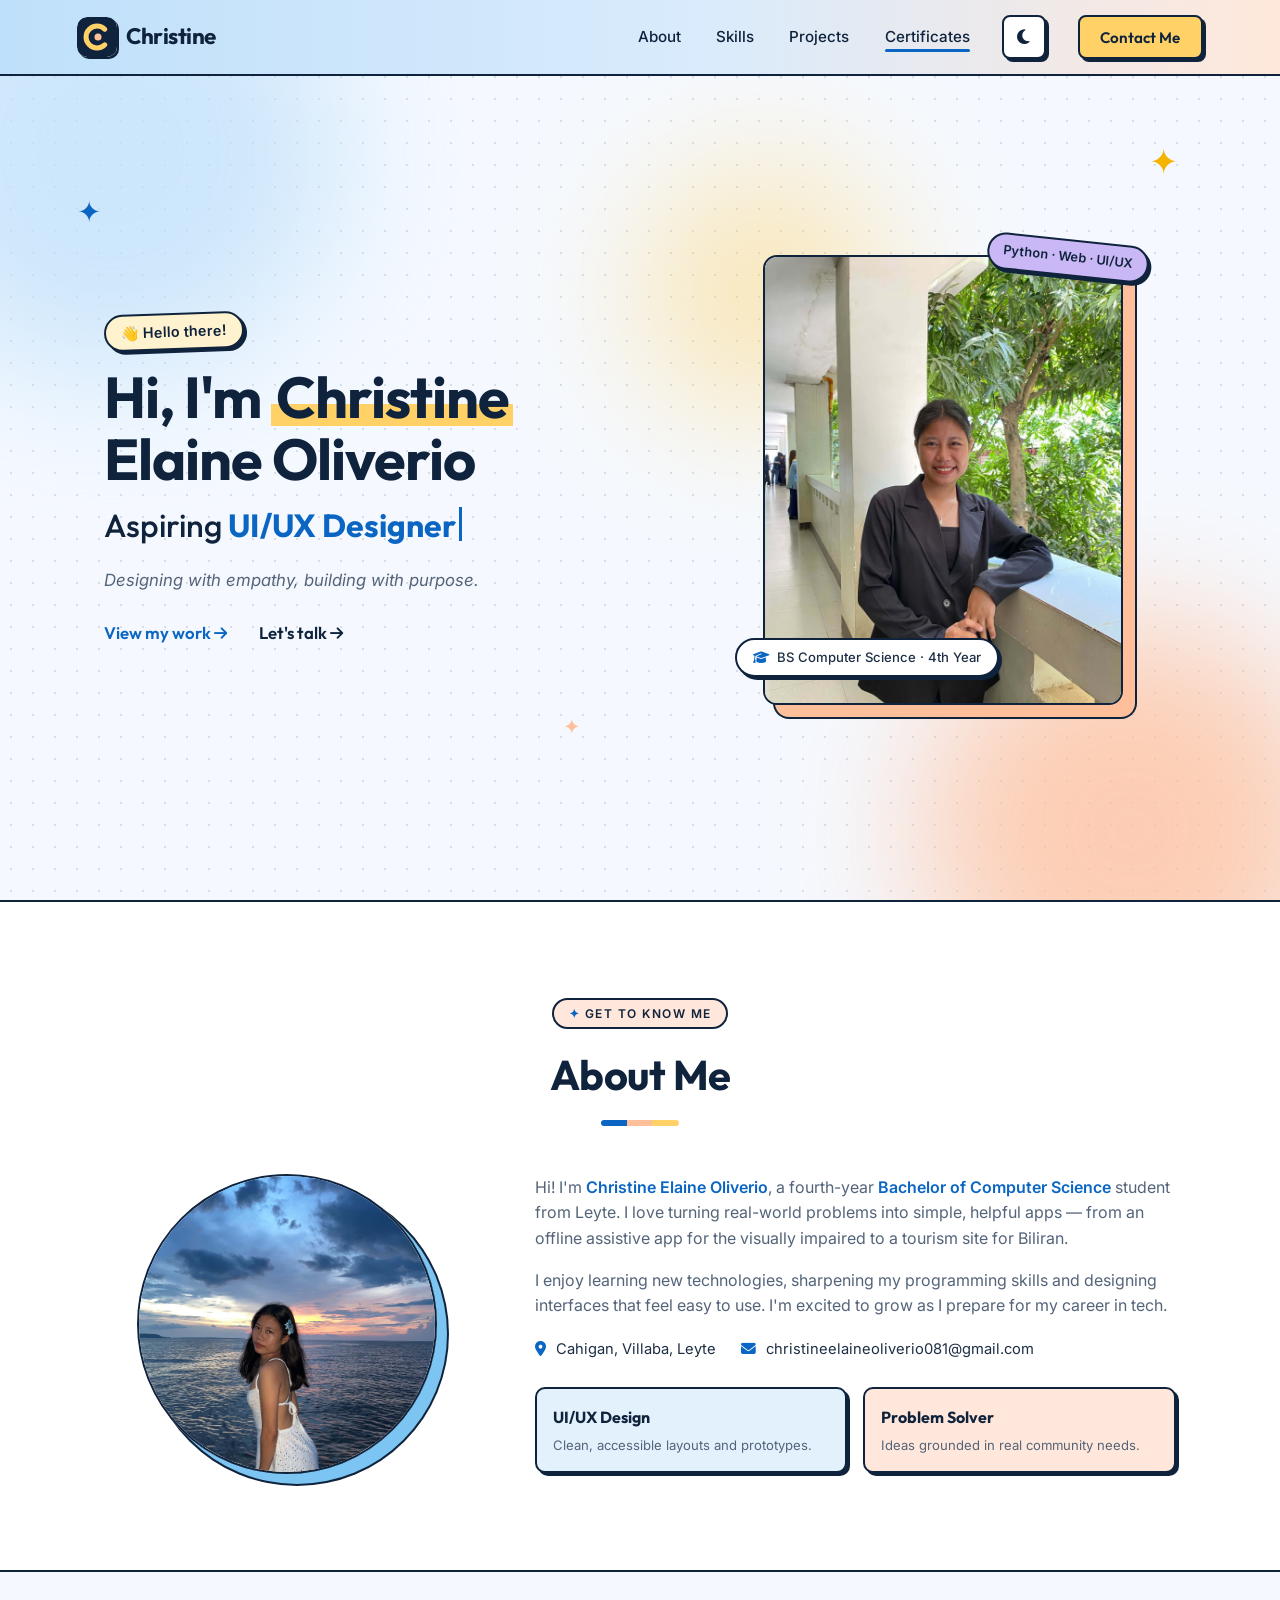
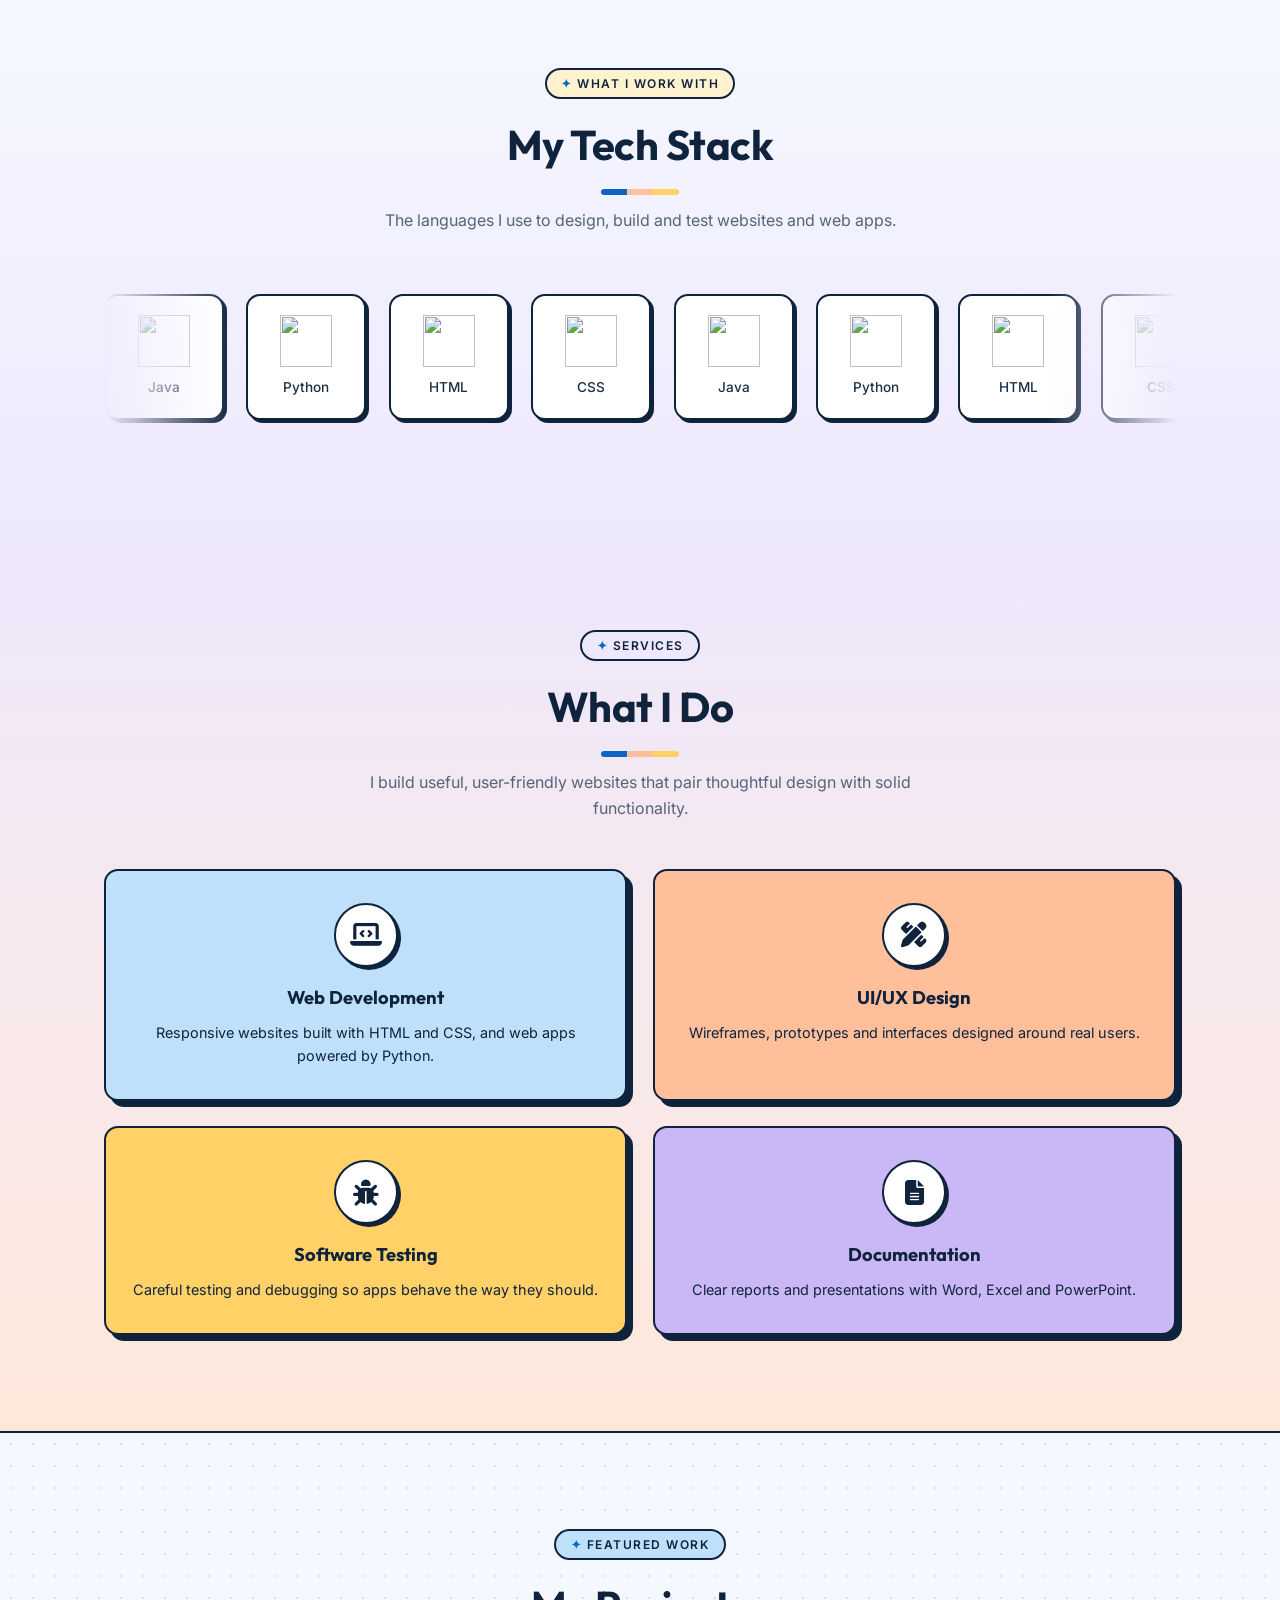
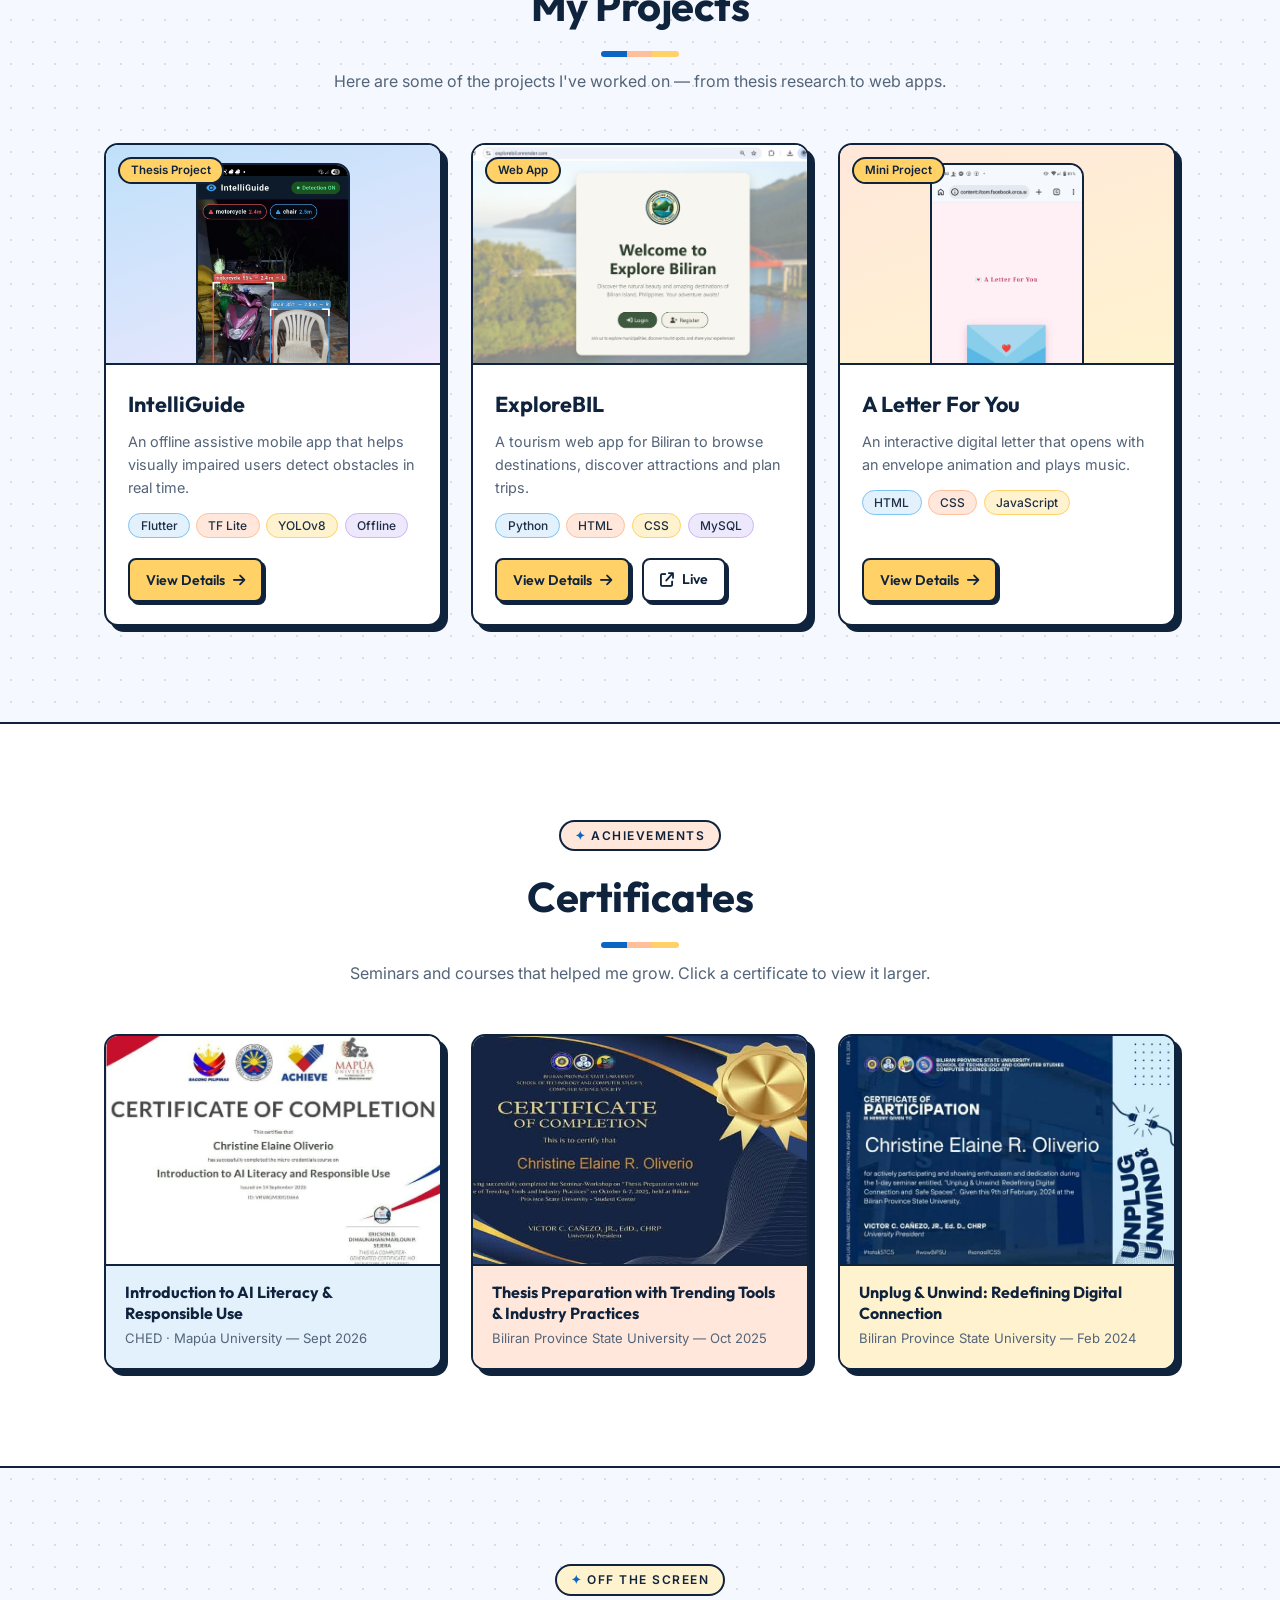
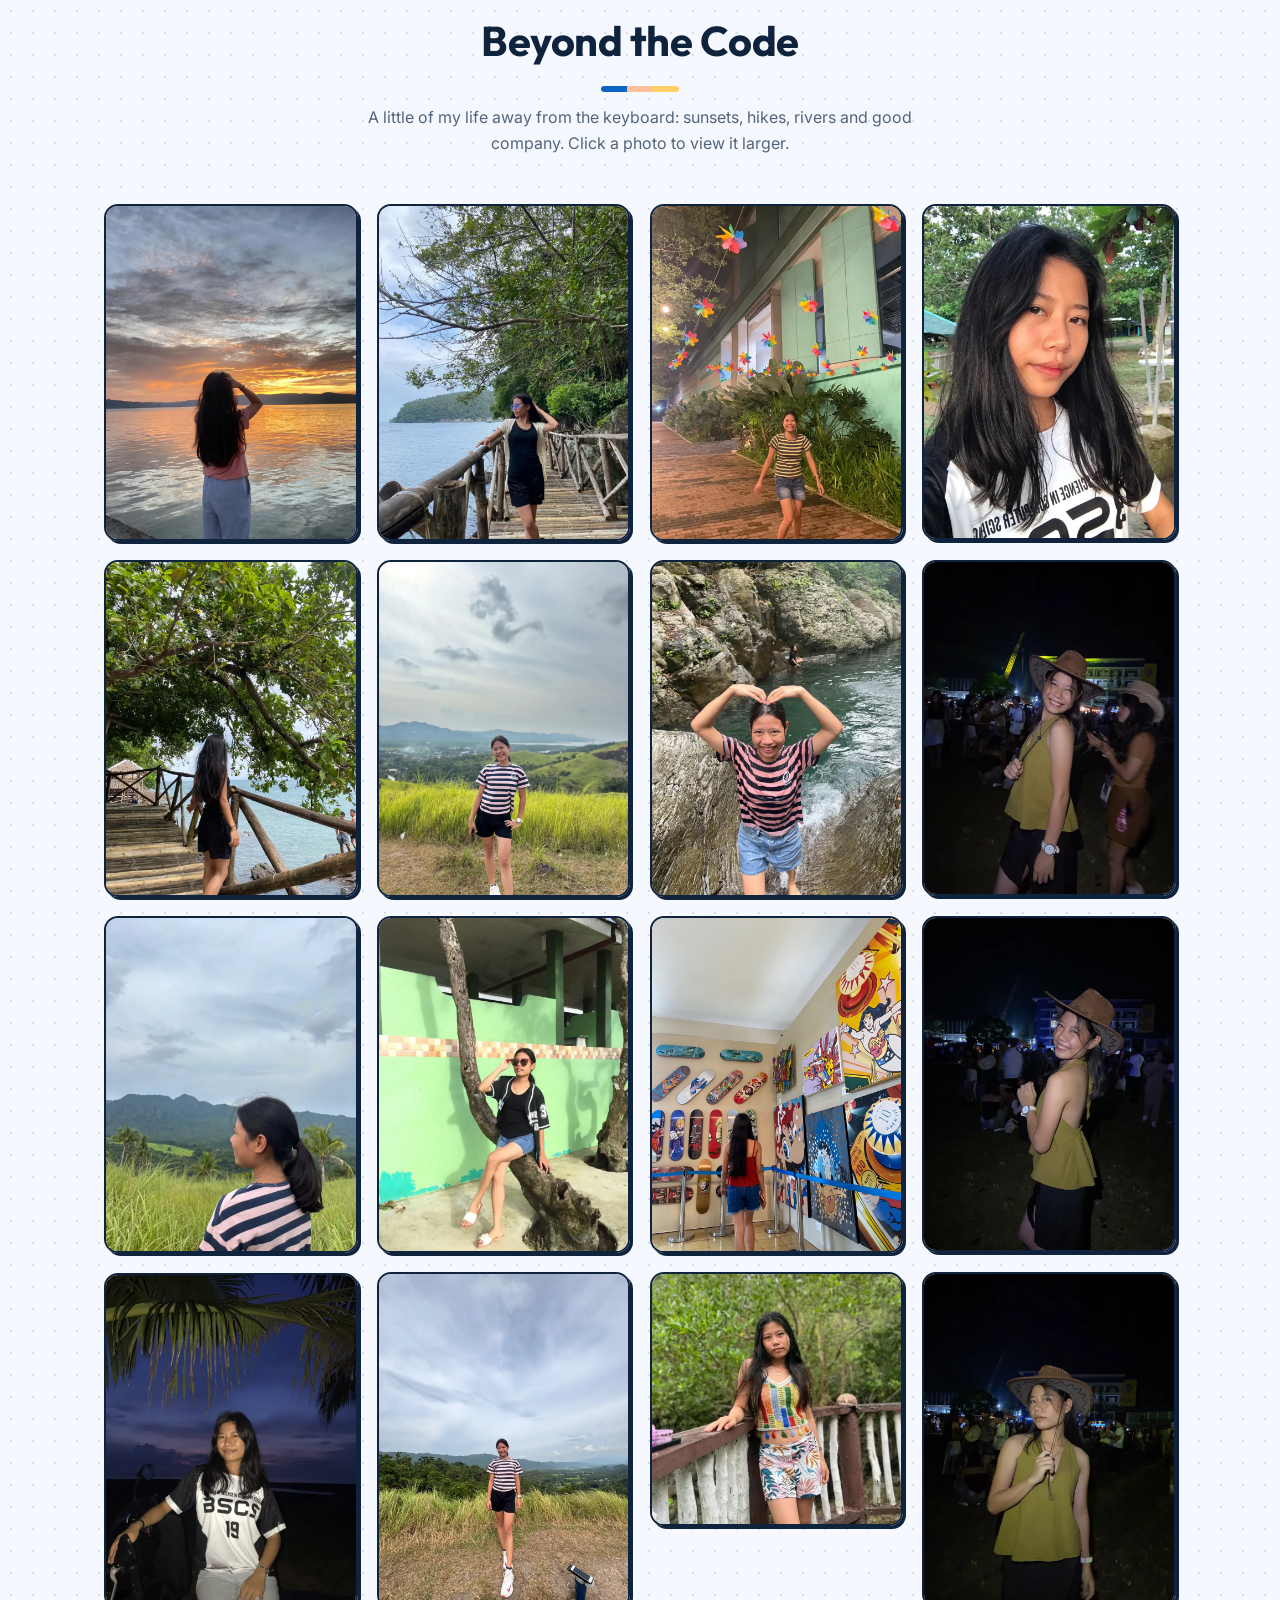
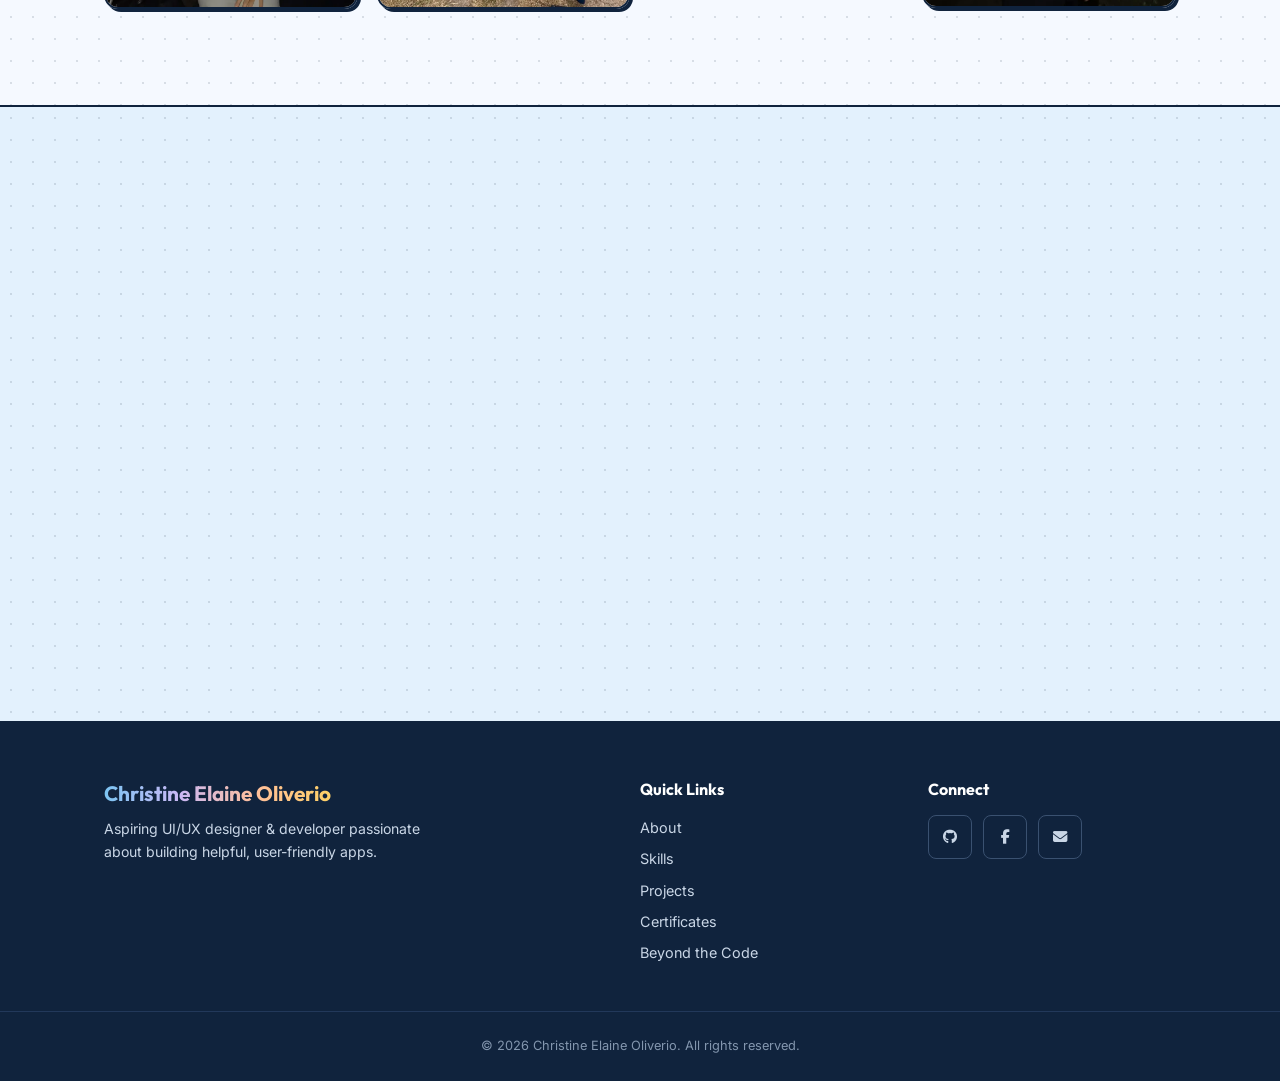
==== commit eeedcf5a: "Add Beyond the Code photo gallery" ====
--- a/index.html
+++ b/index.html
@@ -324,6 +324,33 @@
       </div>
     </section>
 
+    <!-- BEYOND THE CODE -->
+    <section id="beyond" class="section beyond">
+      <div class="container">
+        <p class="eyebrow reveal">Off the screen</p>
+        <h2 class="section-title reveal">Beyond the Code</h2>
+        <p class="section-sub reveal">A little of my life away from the keyboard: sunsets, hikes, rivers and good company. Click a photo to view it larger.</p>
+        <div class="beyond-gallery">
+          <img src="images/beyond/sunset-by-the-sea.webp" alt="Christine watching an orange sunset over the sea" width="900" height="1200" loading="lazy" data-lightbox/>
+          <img src="images/beyond/bamboo-walkway.webp" alt="Christine on a bamboo walkway under trees by the sea" width="900" height="1200" loading="lazy" data-lightbox/>
+          <img src="images/beyond/mountain-view.webp" alt="Christine smiling at a mountain view from a grassy hill" width="900" height="1202" loading="lazy" data-lightbox/>
+          <img src="images/beyond/bscs-shirt.webp" alt="Christine in a BSCS shirt under palm leaves at dusk" width="900" height="1200" loading="lazy" data-lightbox/>
+          <img src="images/beyond/seaside-boardwalk.webp" alt="Christine in blue sunglasses on a seaside boardwalk" width="900" height="1200" loading="lazy" data-lightbox/>
+          <img src="images/beyond/hilltop-smile.webp" alt="Christine smiling on a green hilltop above a valley" width="900" height="1199" loading="lazy" data-lightbox/>
+          <img src="images/beyond/green-wall.webp" alt="Christine in sunglasses sitting on a tree trunk by a green wall" width="900" height="1200" loading="lazy" data-lightbox/>
+          <img src="images/beyond/valley-lookout.webp" alt="Christine at a lookout with forest and mountains behind her" width="900" height="1200" loading="lazy" data-lightbox/>
+          <img src="images/beyond/pinwheel-walkway.webp" alt="Christine laughing on a walkway hung with colorful pinwheels" width="900" height="1200" loading="lazy" data-lightbox/>
+          <img src="images/beyond/waterfall-heart.webp" alt="Christine making a heart with her arms at a rocky river" width="900" height="1200" loading="lazy" data-lightbox/>
+          <img src="images/beyond/art-gallery.webp" alt="Christine looking at painted skateboards in an art gallery" width="900" height="1200" loading="lazy" data-lightbox/>
+          <img src="images/beyond/mangrove-railing.webp" alt="Christine in a colorful crochet top leaning on a mangrove railing" width="900" height="900" loading="lazy" data-lightbox/>
+          <img src="images/beyond/selfie.webp" alt="Selfie of Christine outdoors in a BSCS shirt" width="900" height="1198" loading="lazy" data-lightbox/>
+          <img src="images/beyond/festival-laugh.webp" alt="Christine laughing in a cowboy hat at a night festival" width="900" height="1200" loading="lazy" data-lightbox/>
+          <img src="images/beyond/festival-smile.webp" alt="Christine smiling over her shoulder at a night festival" width="900" height="1200" loading="lazy" data-lightbox/>
+          <img src="images/beyond/festival-portrait.webp" alt="Christine in a cowboy hat and olive top at a night festival" width="900" height="1200" loading="lazy" data-lightbox/>
+        </div>
+      </div>
+    </section>
+
     <!-- CONTACT -->
     <section id="contact" class="section contact">
       <div class="container">
@@ -356,6 +383,7 @@
           <li><a href="#skills">Skills</a></li>
           <li><a href="#projects">Projects</a></li>
           <li><a href="#certificates">Certificates</a></li>
+          <li><a href="#beyond">Beyond the Code</a></li>
         </ul>
       </div>
       <div>
--- a/style.css
+++ b/style.css
@@ -830,6 +830,26 @@
 .cert-card h3 { font-size: 1rem; color: var(--ink); line-height: 1.3; margin-bottom: 0.3rem; }
 .cert-card p { font-size: 0.82rem; color: var(--muted); }
 
+/* BEYOND THE CODE */
+.beyond { background: var(--dots) 0 0 / 22px 22px, var(--bg); border-top: var(--line); }
+.beyond .eyebrow { background: var(--sun-soft); }
+
+.beyond-gallery { columns: 2; column-gap: 0.8rem; }
+
+.beyond-gallery img {
+  width: 100%;
+  height: auto;
+  margin-bottom: 0.8rem;
+  break-inside: avoid;
+  border: var(--line);
+  border-radius: var(--radius);
+  box-shadow: var(--shadow-sm);
+  cursor: zoom-in;
+  transition: transform 0.2s, box-shadow 0.2s;
+}
+
+.beyond-gallery img:hover { transform: translate(-2px, -2px); box-shadow: 5px 5px 0 var(--edge); }
+
 /* CONTACT */
 .contact {
   background: var(--dots) 0 0 / 22px 22px, var(--blue-soft);
@@ -1154,6 +1174,8 @@
   .hero-btns { flex-direction: row; gap: 2rem; }
   .tech { flex-basis: 120px; margin-right: 1.4rem; }
   .contact-box { padding: 3rem 2rem; }
+  .beyond-gallery { columns: 3; column-gap: 1.2rem; }
+  .beyond-gallery img { margin-bottom: 1.2rem; }
 }
 
 /* Tablets */
@@ -1201,6 +1223,7 @@
   .nav-cta { display: inline-flex; }
 
   .projects-grid, .cert-grid { grid-template-columns: repeat(3, 1fr); }
+  .beyond-gallery { columns: 4; }
 
   .link-arrow, .contact-links a, footer li a, .drawer-info a { display: inline; padding: 0; }
   footer li { margin-bottom: 0.35rem; }
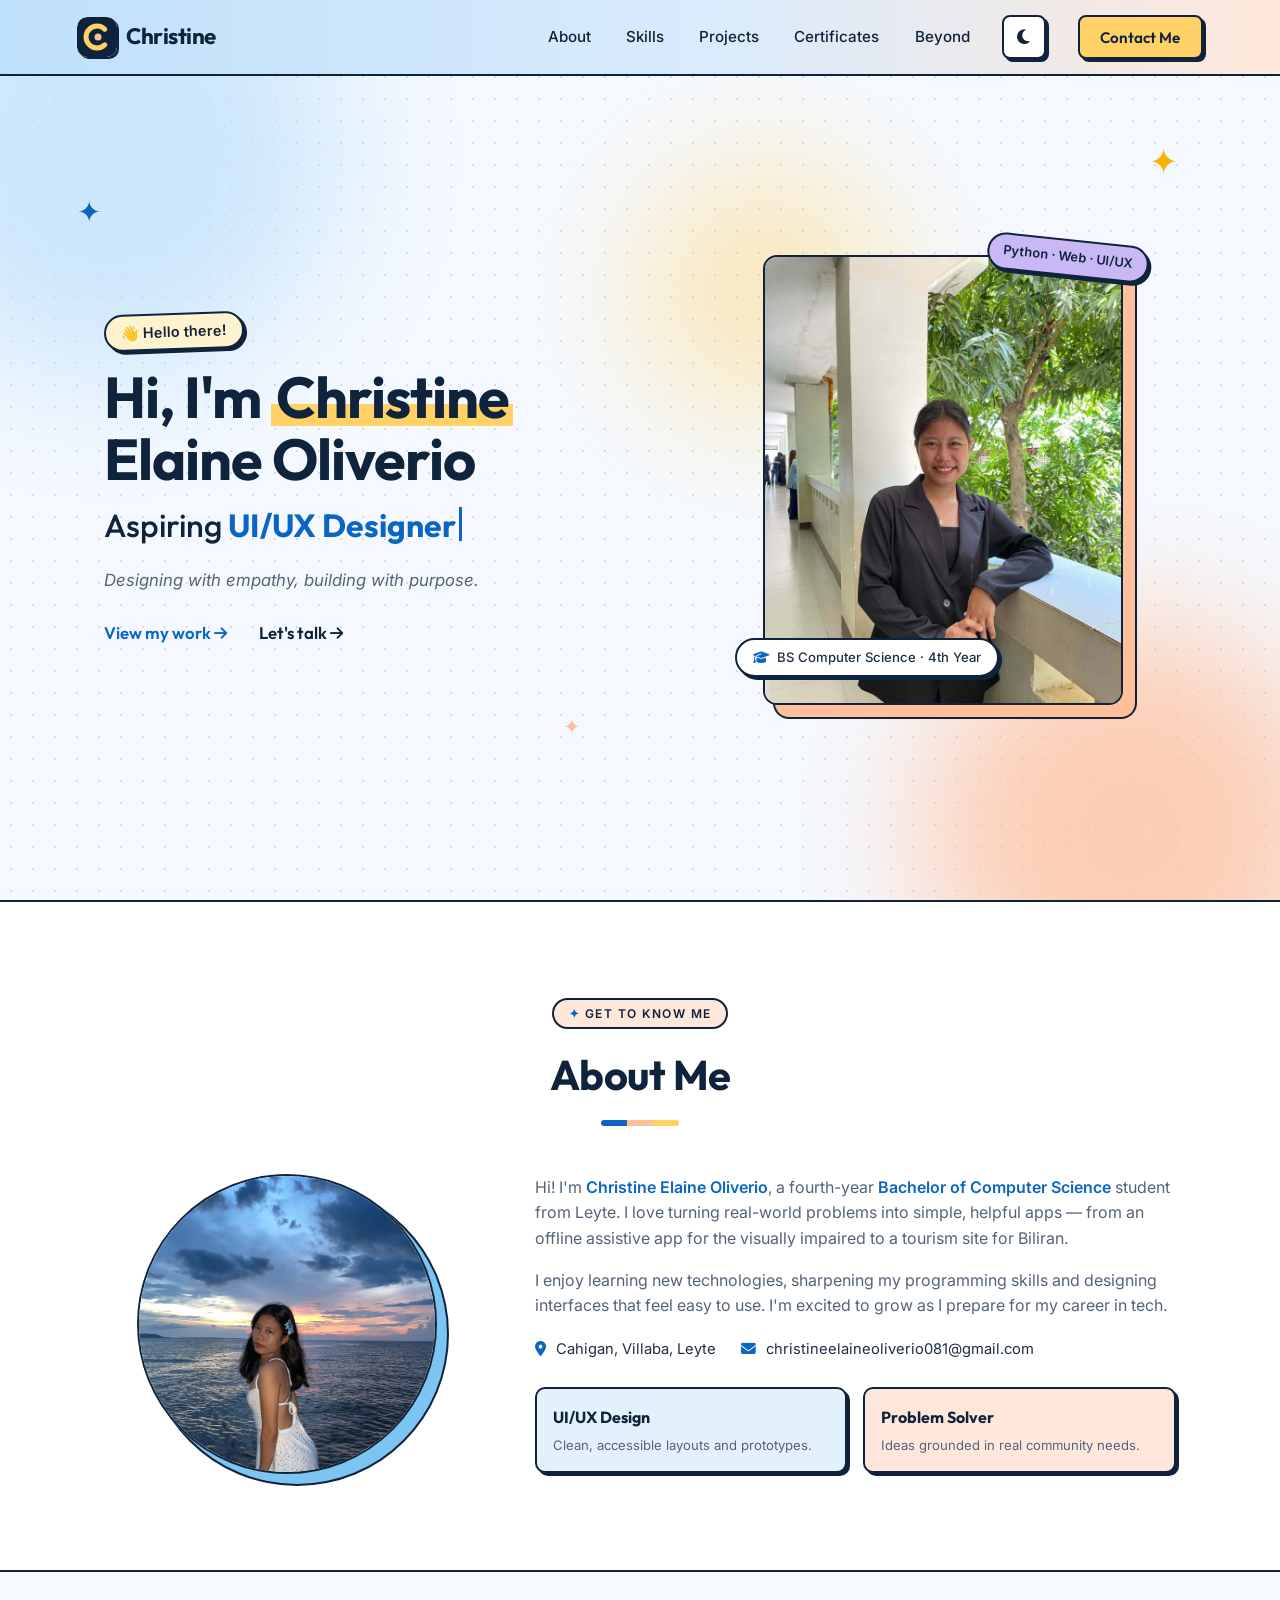
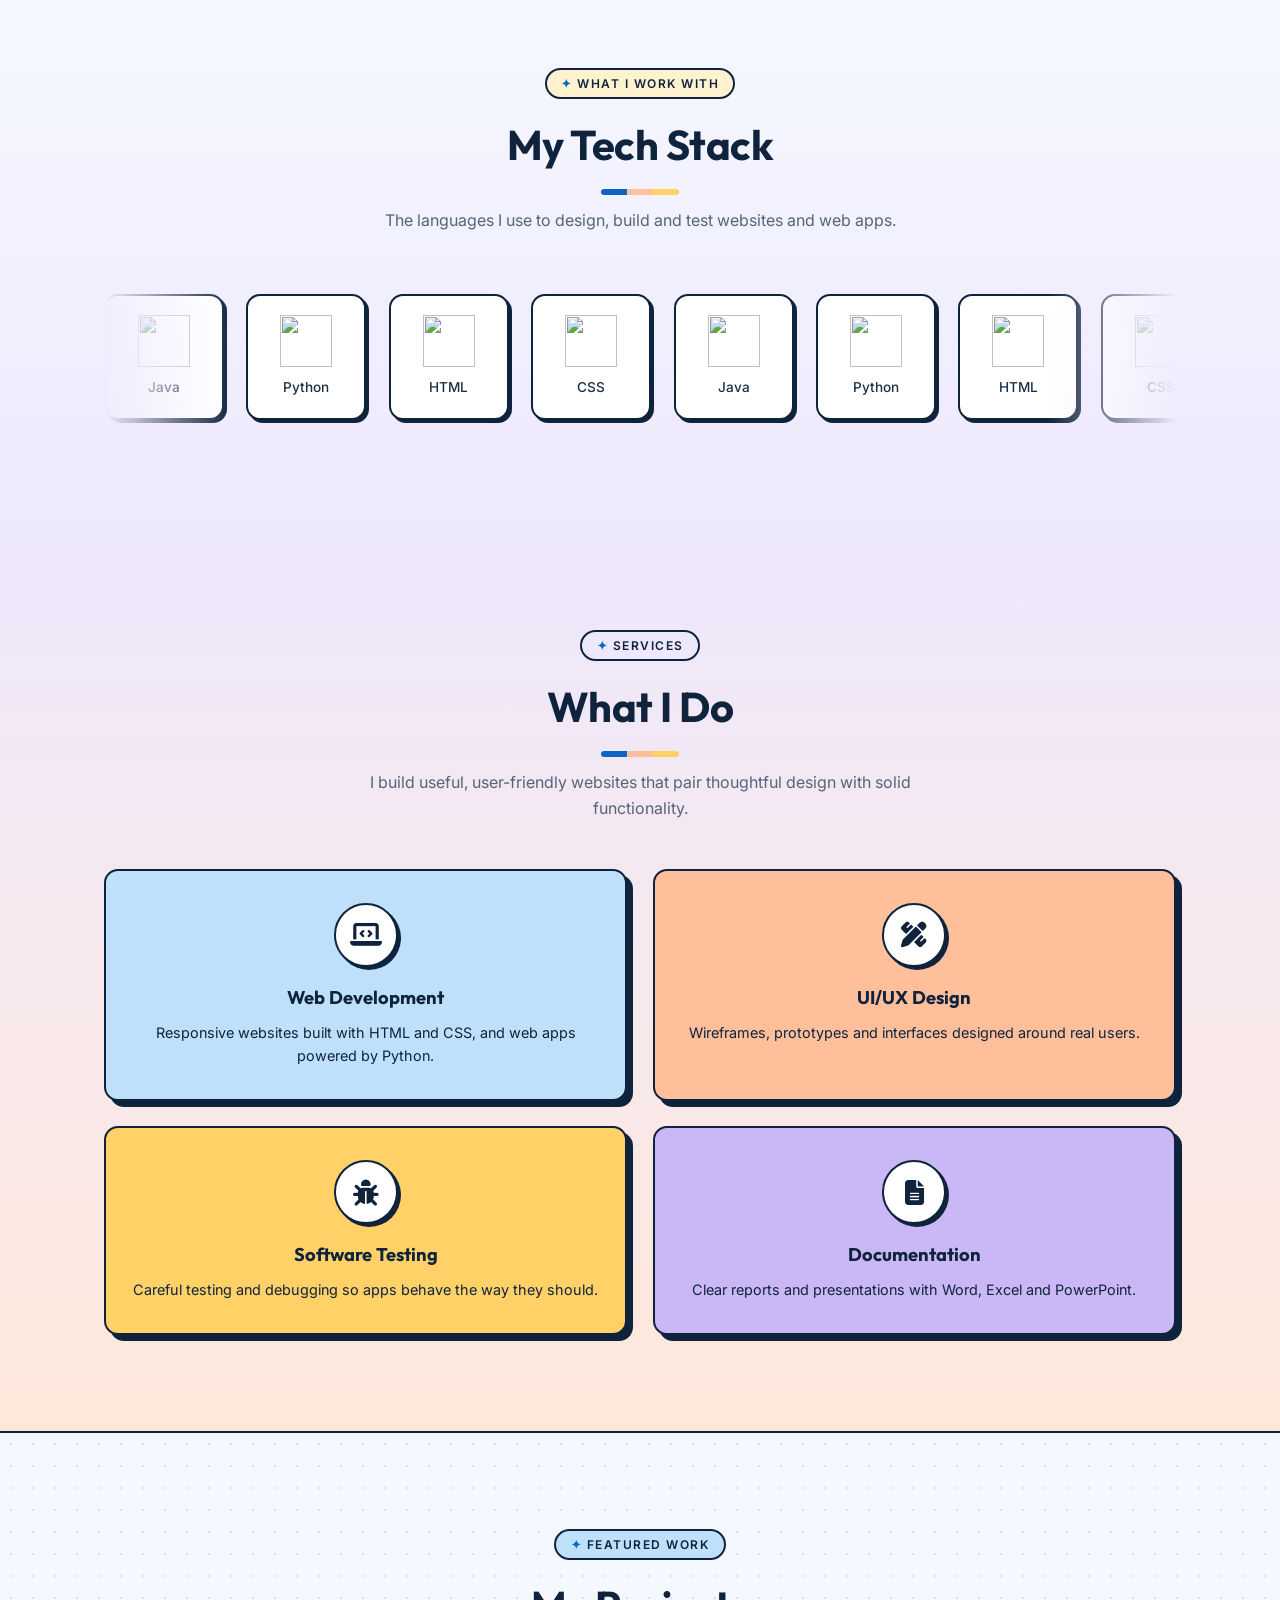
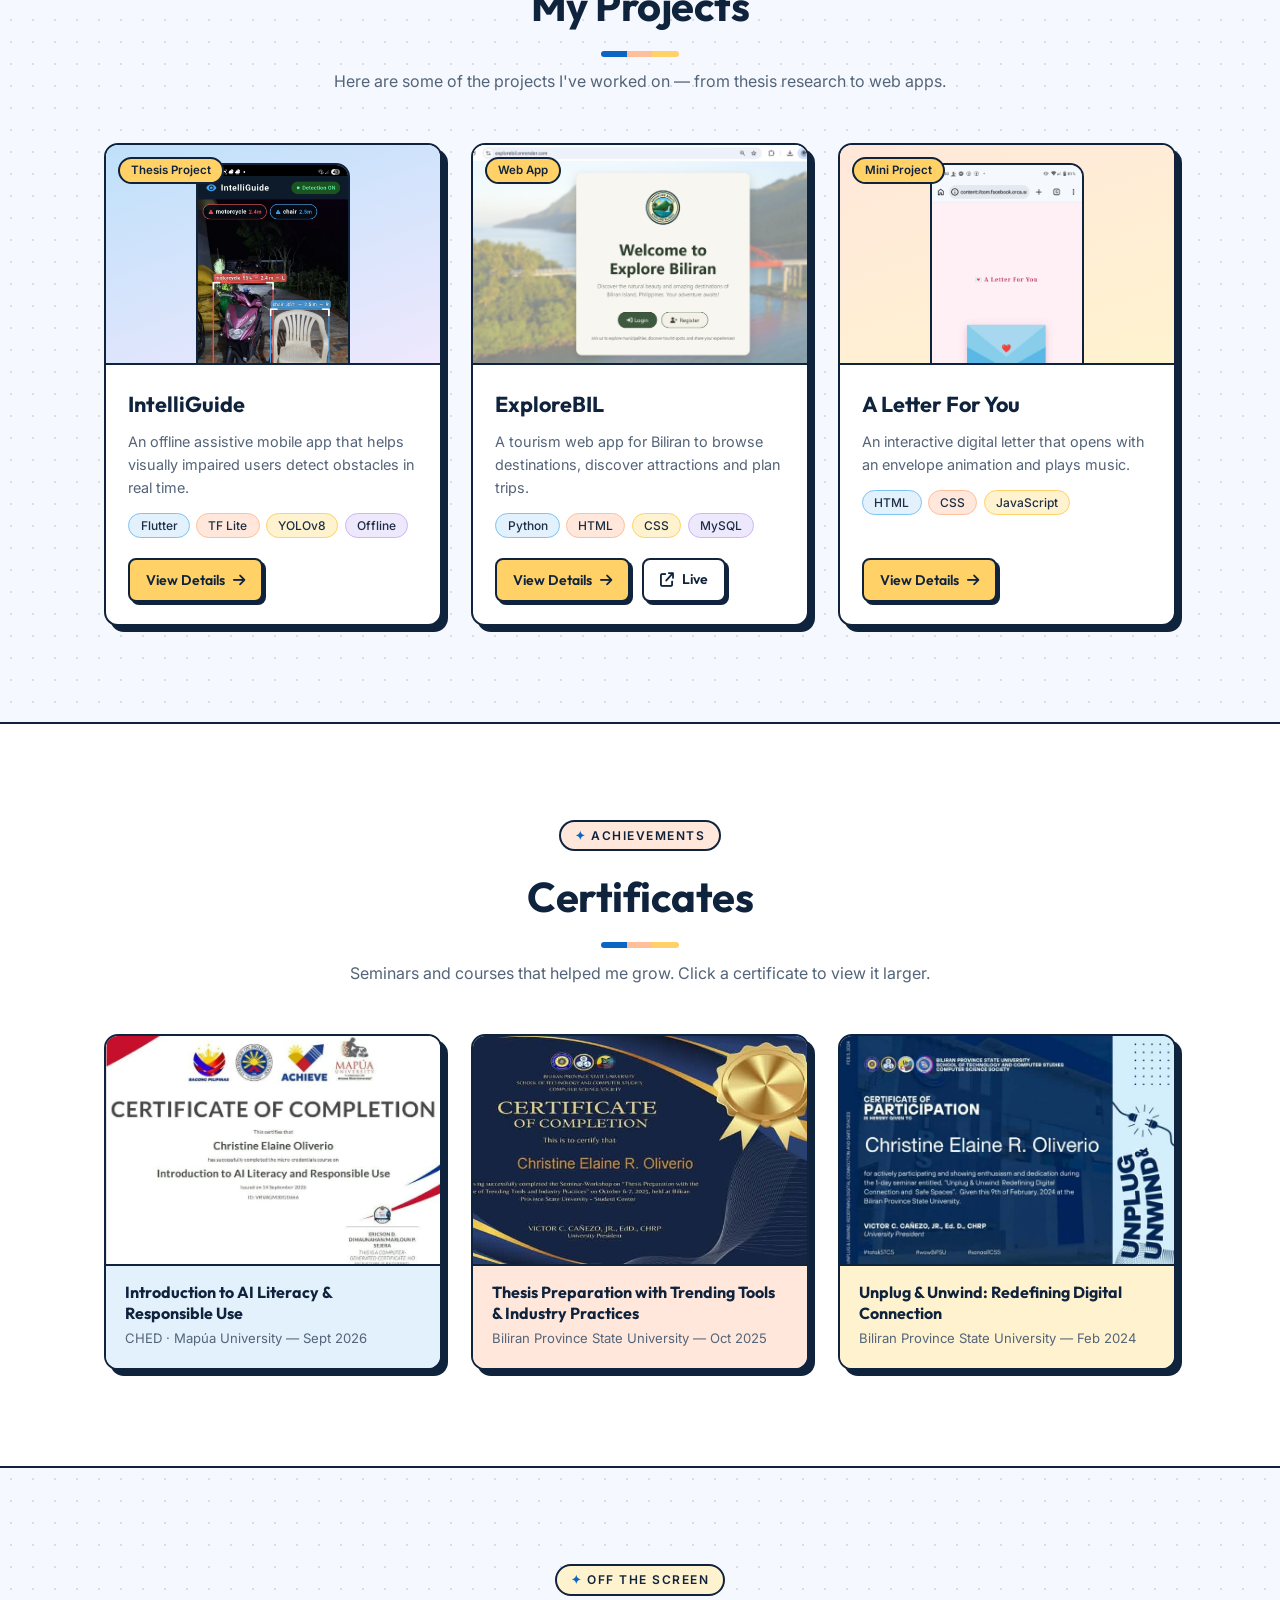
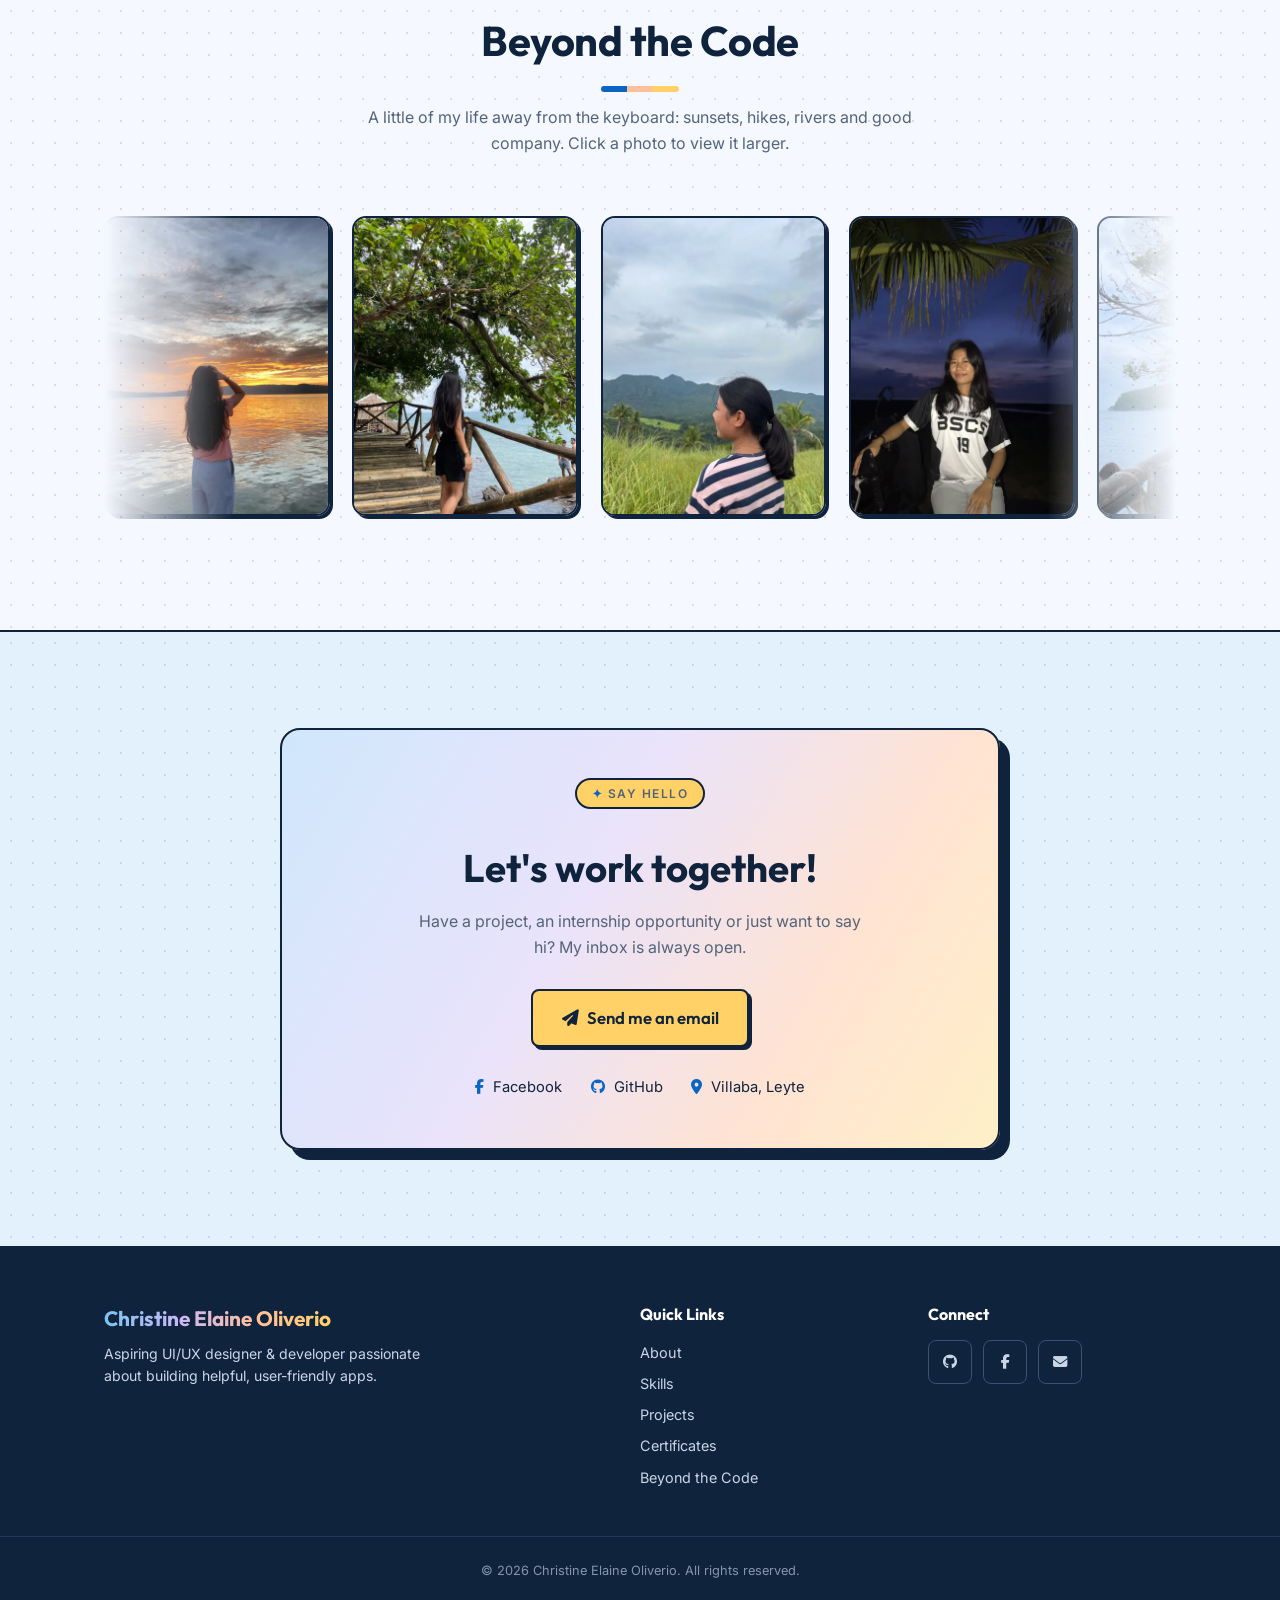
==== commit f18f92d9: "Make Beyond the Code a sliding gallery and add nav link" ====
--- a/index.html
+++ b/index.html
@@ -41,6 +41,7 @@
         <li><a href="#skills">Skills</a></li>
         <li><a href="#projects">Projects</a></li>
         <li><a href="#certificates">Certificates</a></li>
+        <li><a href="#beyond">Beyond</a></li>
         <li class="nav-cta-mobile"><a href="#contact" data-drawer-open>Contact Me</a></li>
       </ul>
     </nav>
@@ -330,23 +331,25 @@
         <p class="eyebrow reveal">Off the screen</p>
         <h2 class="section-title reveal">Beyond the Code</h2>
         <p class="section-sub reveal">A little of my life away from the keyboard: sunsets, hikes, rivers and good company. Click a photo to view it larger.</p>
-        <div class="beyond-gallery">
-          <img src="images/beyond/sunset-by-the-sea.webp" alt="Christine watching an orange sunset over the sea" width="900" height="1200" loading="lazy" data-lightbox/>
-          <img src="images/beyond/bamboo-walkway.webp" alt="Christine on a bamboo walkway under trees by the sea" width="900" height="1200" loading="lazy" data-lightbox/>
-          <img src="images/beyond/mountain-view.webp" alt="Christine smiling at a mountain view from a grassy hill" width="900" height="1202" loading="lazy" data-lightbox/>
-          <img src="images/beyond/bscs-shirt.webp" alt="Christine in a BSCS shirt under palm leaves at dusk" width="900" height="1200" loading="lazy" data-lightbox/>
-          <img src="images/beyond/seaside-boardwalk.webp" alt="Christine in blue sunglasses on a seaside boardwalk" width="900" height="1200" loading="lazy" data-lightbox/>
-          <img src="images/beyond/hilltop-smile.webp" alt="Christine smiling on a green hilltop above a valley" width="900" height="1199" loading="lazy" data-lightbox/>
-          <img src="images/beyond/green-wall.webp" alt="Christine in sunglasses sitting on a tree trunk by a green wall" width="900" height="1200" loading="lazy" data-lightbox/>
-          <img src="images/beyond/valley-lookout.webp" alt="Christine at a lookout with forest and mountains behind her" width="900" height="1200" loading="lazy" data-lightbox/>
-          <img src="images/beyond/pinwheel-walkway.webp" alt="Christine laughing on a walkway hung with colorful pinwheels" width="900" height="1200" loading="lazy" data-lightbox/>
-          <img src="images/beyond/waterfall-heart.webp" alt="Christine making a heart with her arms at a rocky river" width="900" height="1200" loading="lazy" data-lightbox/>
-          <img src="images/beyond/art-gallery.webp" alt="Christine looking at painted skateboards in an art gallery" width="900" height="1200" loading="lazy" data-lightbox/>
-          <img src="images/beyond/mangrove-railing.webp" alt="Christine in a colorful crochet top leaning on a mangrove railing" width="900" height="900" loading="lazy" data-lightbox/>
-          <img src="images/beyond/selfie.webp" alt="Selfie of Christine outdoors in a BSCS shirt" width="900" height="1198" loading="lazy" data-lightbox/>
-          <img src="images/beyond/festival-laugh.webp" alt="Christine laughing in a cowboy hat at a night festival" width="900" height="1200" loading="lazy" data-lightbox/>
-          <img src="images/beyond/festival-smile.webp" alt="Christine smiling over her shoulder at a night festival" width="900" height="1200" loading="lazy" data-lightbox/>
-          <img src="images/beyond/festival-portrait.webp" alt="Christine in a cowboy hat and olive top at a night festival" width="900" height="1200" loading="lazy" data-lightbox/>
+        <div class="marquee reveal" role="group" aria-label="Photos of Christine">
+          <div class="marquee-track photo-track" data-marquee-copies="2">
+            <img src="images/beyond/sunset-by-the-sea.webp" alt="Christine watching an orange sunset over the sea" width="900" height="1200" loading="lazy" data-lightbox/>
+            <img src="images/beyond/bamboo-walkway.webp" alt="Christine on a bamboo walkway under trees by the sea" width="900" height="1200" loading="lazy" data-lightbox/>
+            <img src="images/beyond/mountain-view.webp" alt="Christine smiling at a mountain view from a grassy hill" width="900" height="1202" loading="lazy" data-lightbox/>
+            <img src="images/beyond/bscs-shirt.webp" alt="Christine in a BSCS shirt under palm leaves at dusk" width="900" height="1200" loading="lazy" data-lightbox/>
+            <img src="images/beyond/seaside-boardwalk.webp" alt="Christine in blue sunglasses on a seaside boardwalk" width="900" height="1200" loading="lazy" data-lightbox/>
+            <img src="images/beyond/hilltop-smile.webp" alt="Christine smiling on a green hilltop above a valley" width="900" height="1199" loading="lazy" data-lightbox/>
+            <img src="images/beyond/green-wall.webp" alt="Christine in sunglasses sitting on a tree trunk by a green wall" width="900" height="1200" loading="lazy" data-lightbox/>
+            <img src="images/beyond/valley-lookout.webp" alt="Christine at a lookout with forest and mountains behind her" width="900" height="1200" loading="lazy" data-lightbox/>
+            <img src="images/beyond/pinwheel-walkway.webp" alt="Christine laughing on a walkway hung with colorful pinwheels" width="900" height="1200" loading="lazy" data-lightbox/>
+            <img src="images/beyond/waterfall-heart.webp" alt="Christine making a heart with her arms at a rocky river" width="900" height="1200" loading="lazy" data-lightbox/>
+            <img src="images/beyond/art-gallery.webp" alt="Christine looking at painted skateboards in an art gallery" width="900" height="1200" loading="lazy" data-lightbox/>
+            <img src="images/beyond/mangrove-railing.webp" alt="Christine in a colorful crochet top leaning on a mangrove railing" width="900" height="900" loading="lazy" data-lightbox/>
+            <img src="images/beyond/selfie.webp" alt="Selfie of Christine outdoors in a BSCS shirt" width="900" height="1198" loading="lazy" data-lightbox/>
+            <img src="images/beyond/festival-laugh.webp" alt="Christine laughing in a cowboy hat at a night festival" width="900" height="1200" loading="lazy" data-lightbox/>
+            <img src="images/beyond/festival-smile.webp" alt="Christine smiling over her shoulder at a night festival" width="900" height="1200" loading="lazy" data-lightbox/>
+            <img src="images/beyond/festival-portrait.webp" alt="Christine in a cowboy hat and olive top at a night festival" width="900" height="1200" loading="lazy" data-lightbox/>
+          </div>
         </div>
       </div>
     </section>
--- a/style.css
+++ b/style.css
@@ -834,13 +834,15 @@
 .beyond { background: var(--dots) 0 0 / 22px 22px, var(--bg); border-top: var(--line); }
 .beyond .eyebrow { background: var(--sun-soft); }
 
-.beyond-gallery { columns: 2; column-gap: 0.8rem; }
-
-.beyond-gallery img {
-  width: 100%;
-  height: auto;
-  margin-bottom: 0.8rem;
-  break-inside: avoid;
+/* Same sliding row as the tech stack, slower because the row is much longer */
+.photo-track { animation-duration: 80s; }
+
+.photo-track img {
+  flex: none;
+  width: auto;
+  max-width: none;
+  height: 240px;
+  margin-right: 1rem;
   border: var(--line);
   border-radius: var(--radius);
   box-shadow: var(--shadow-sm);
@@ -848,7 +850,8 @@
   transition: transform 0.2s, box-shadow 0.2s;
 }
 
-.beyond-gallery img:hover { transform: translate(-2px, -2px); box-shadow: 5px 5px 0 var(--edge); }
+.photo-track img:hover { transform: translateY(-6px) rotate(-2deg); box-shadow: 4px 8px 0 var(--edge); }
+.marquee:focus-within .marquee-track { animation-play-state: paused; }
 
 /* CONTACT */
 .contact {
@@ -1161,7 +1164,7 @@
   .reveal, .drawer > * { opacity: 1; filter: none; transform: none; }
   .marquee { -webkit-mask-image: none; mask-image: none; }
   .marquee-track { width: auto; flex-wrap: wrap; justify-content: center; gap: 1rem; }
-  .marquee-track .tech { margin-right: 0; }
+  .marquee-track .tech, .photo-track img { margin-right: 0; }
   .marquee-track [aria-hidden="true"] { display: none; }
   html { scroll-behavior: auto; }
 }
@@ -1174,8 +1177,7 @@
   .hero-btns { flex-direction: row; gap: 2rem; }
   .tech { flex-basis: 120px; margin-right: 1.4rem; }
   .contact-box { padding: 3rem 2rem; }
-  .beyond-gallery { columns: 3; column-gap: 1.2rem; }
-  .beyond-gallery img { margin-bottom: 1.2rem; }
+  .photo-track img { height: 300px; margin-right: 1.4rem; }
 }
 
 /* Tablets */
@@ -1223,7 +1225,6 @@
   .nav-cta { display: inline-flex; }
 
   .projects-grid, .cert-grid { grid-template-columns: repeat(3, 1fr); }
-  .beyond-gallery { columns: 4; }
 
   .link-arrow, .contact-links a, footer li a, .drawer-info a { display: inline; padding: 0; }
   footer li { margin-bottom: 0.35rem; }
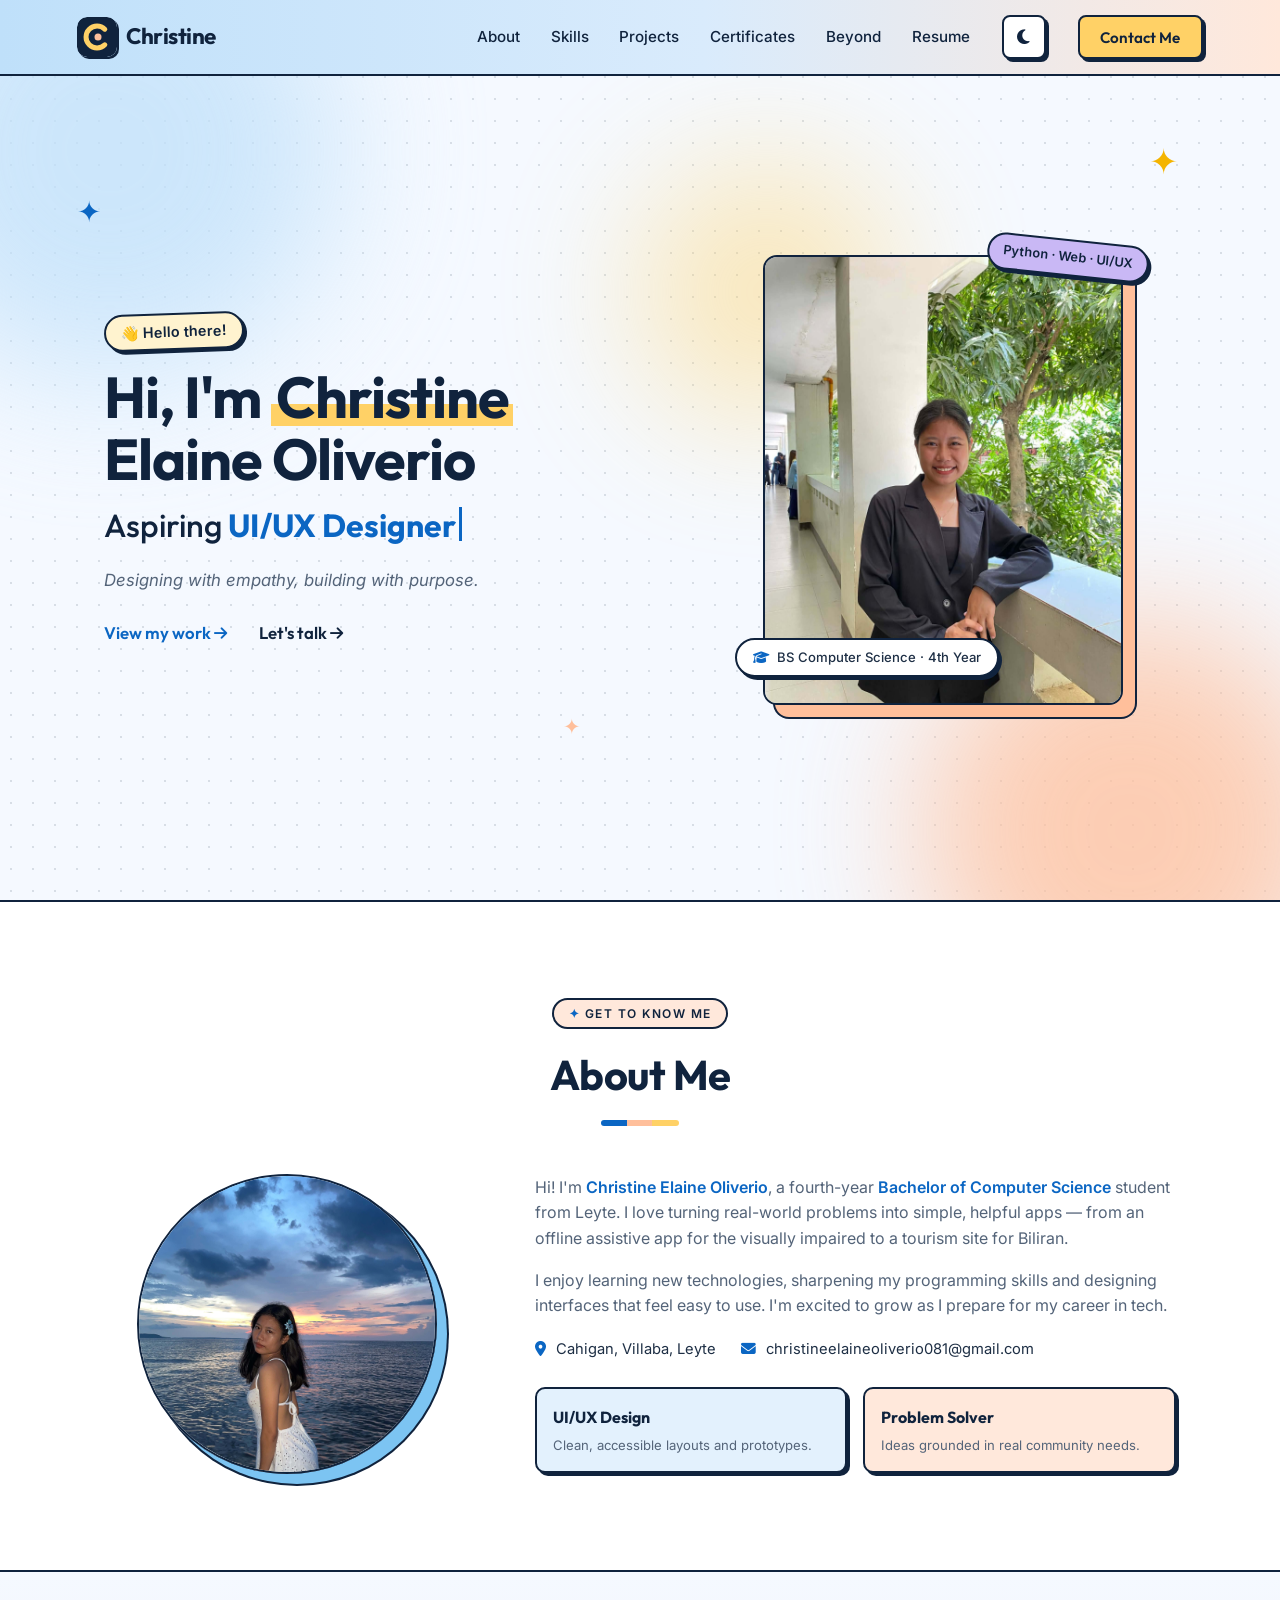
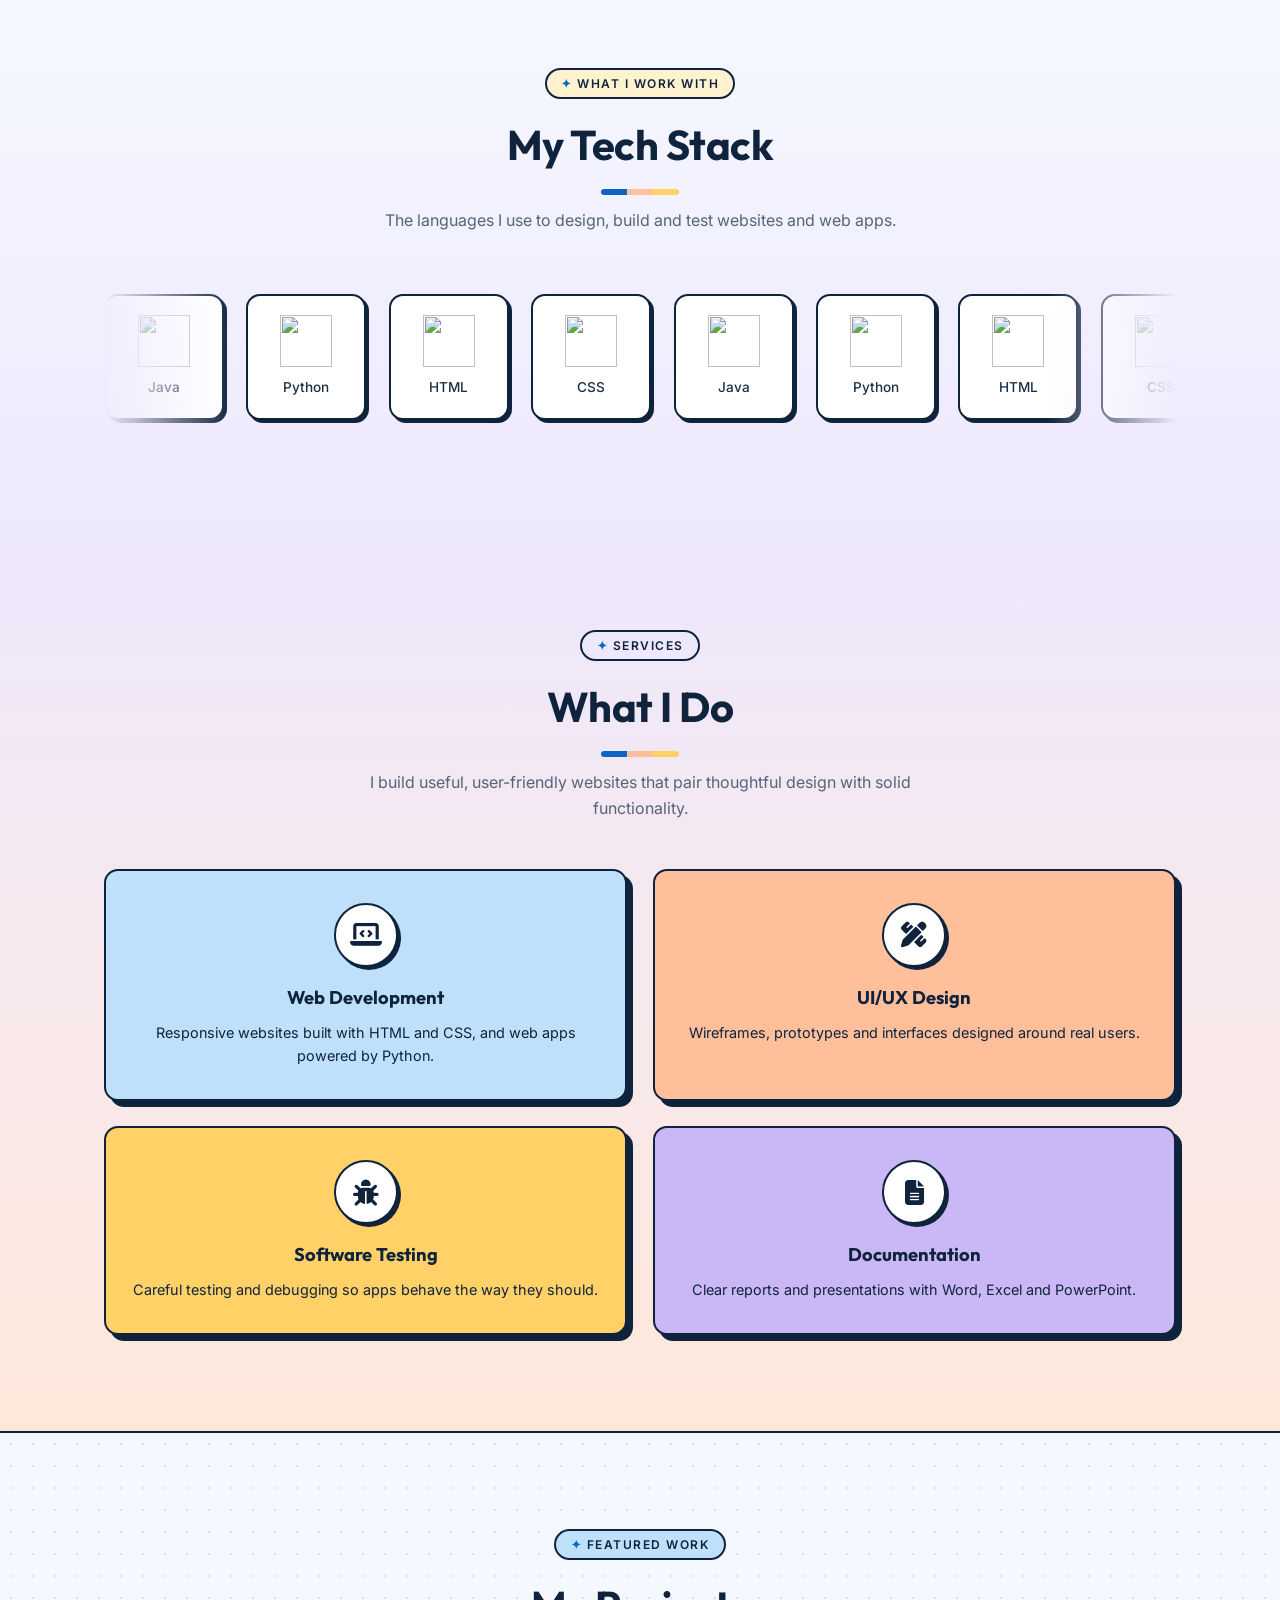
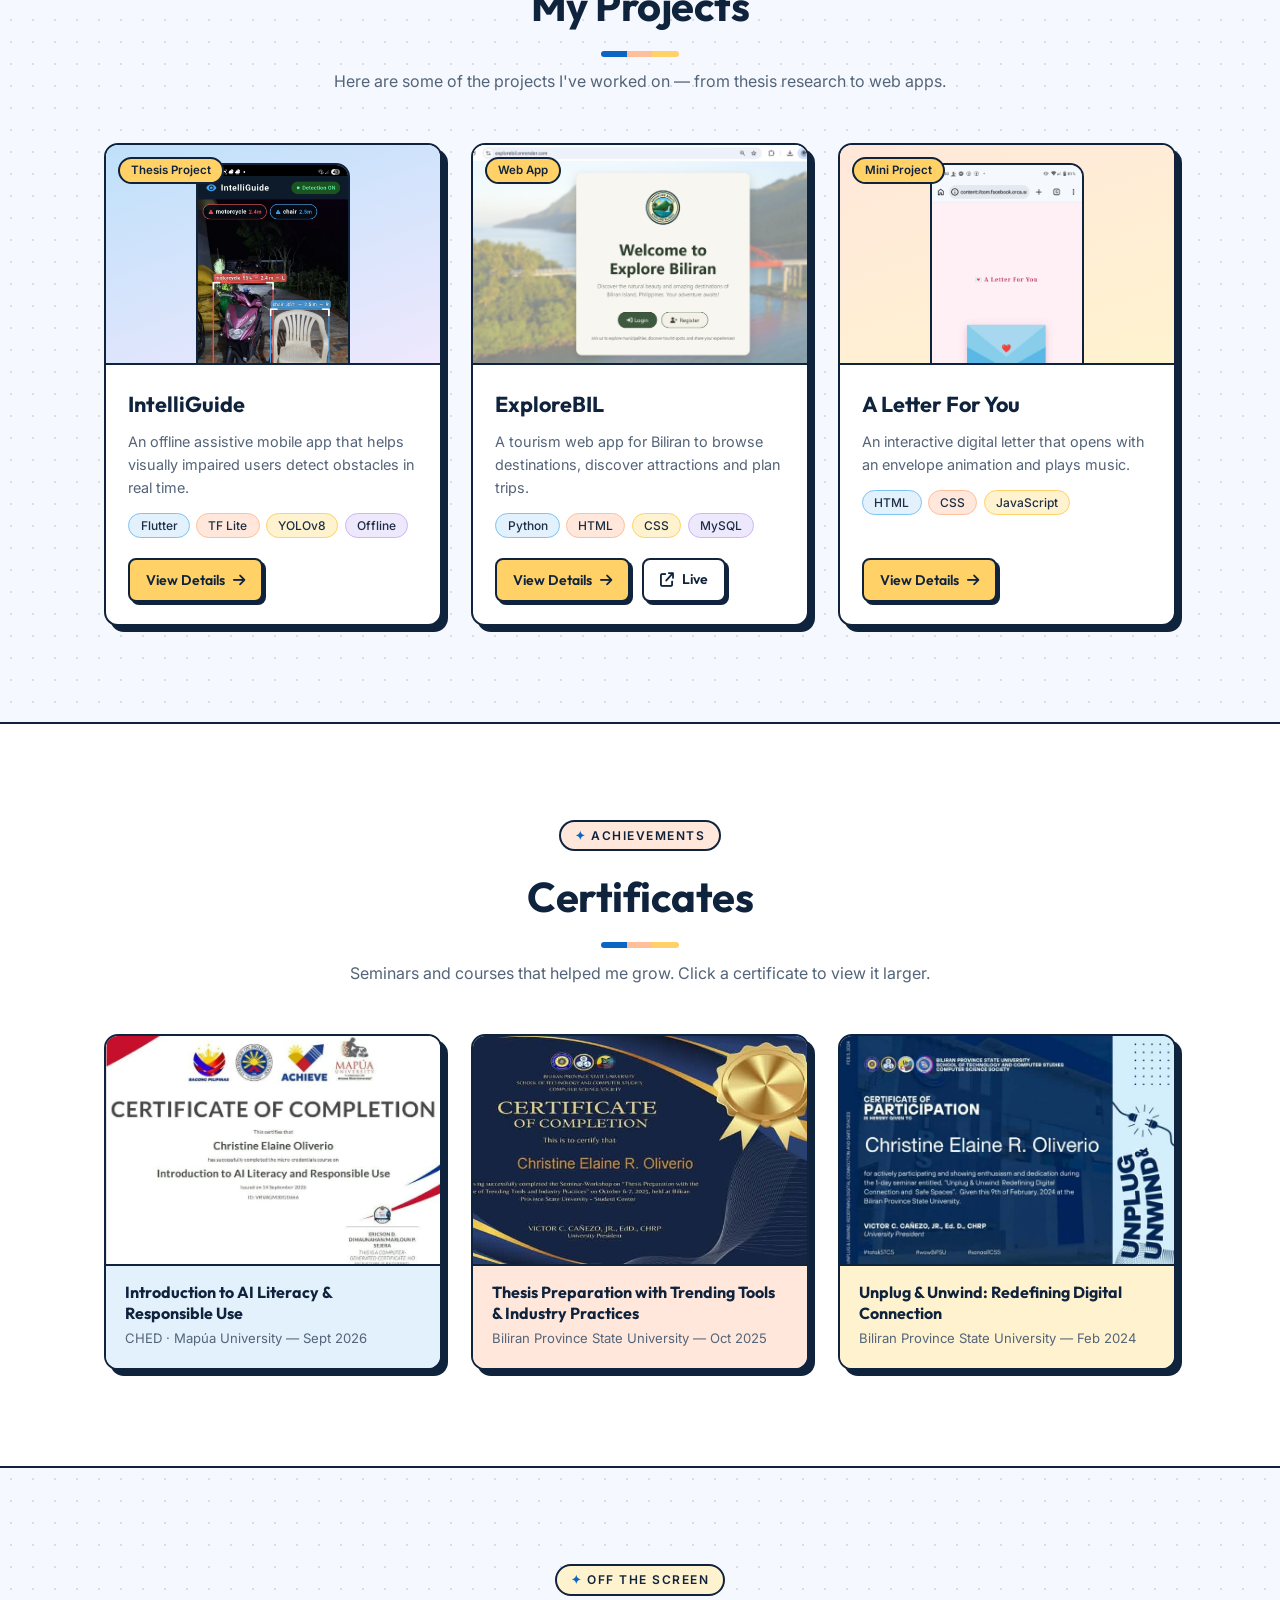
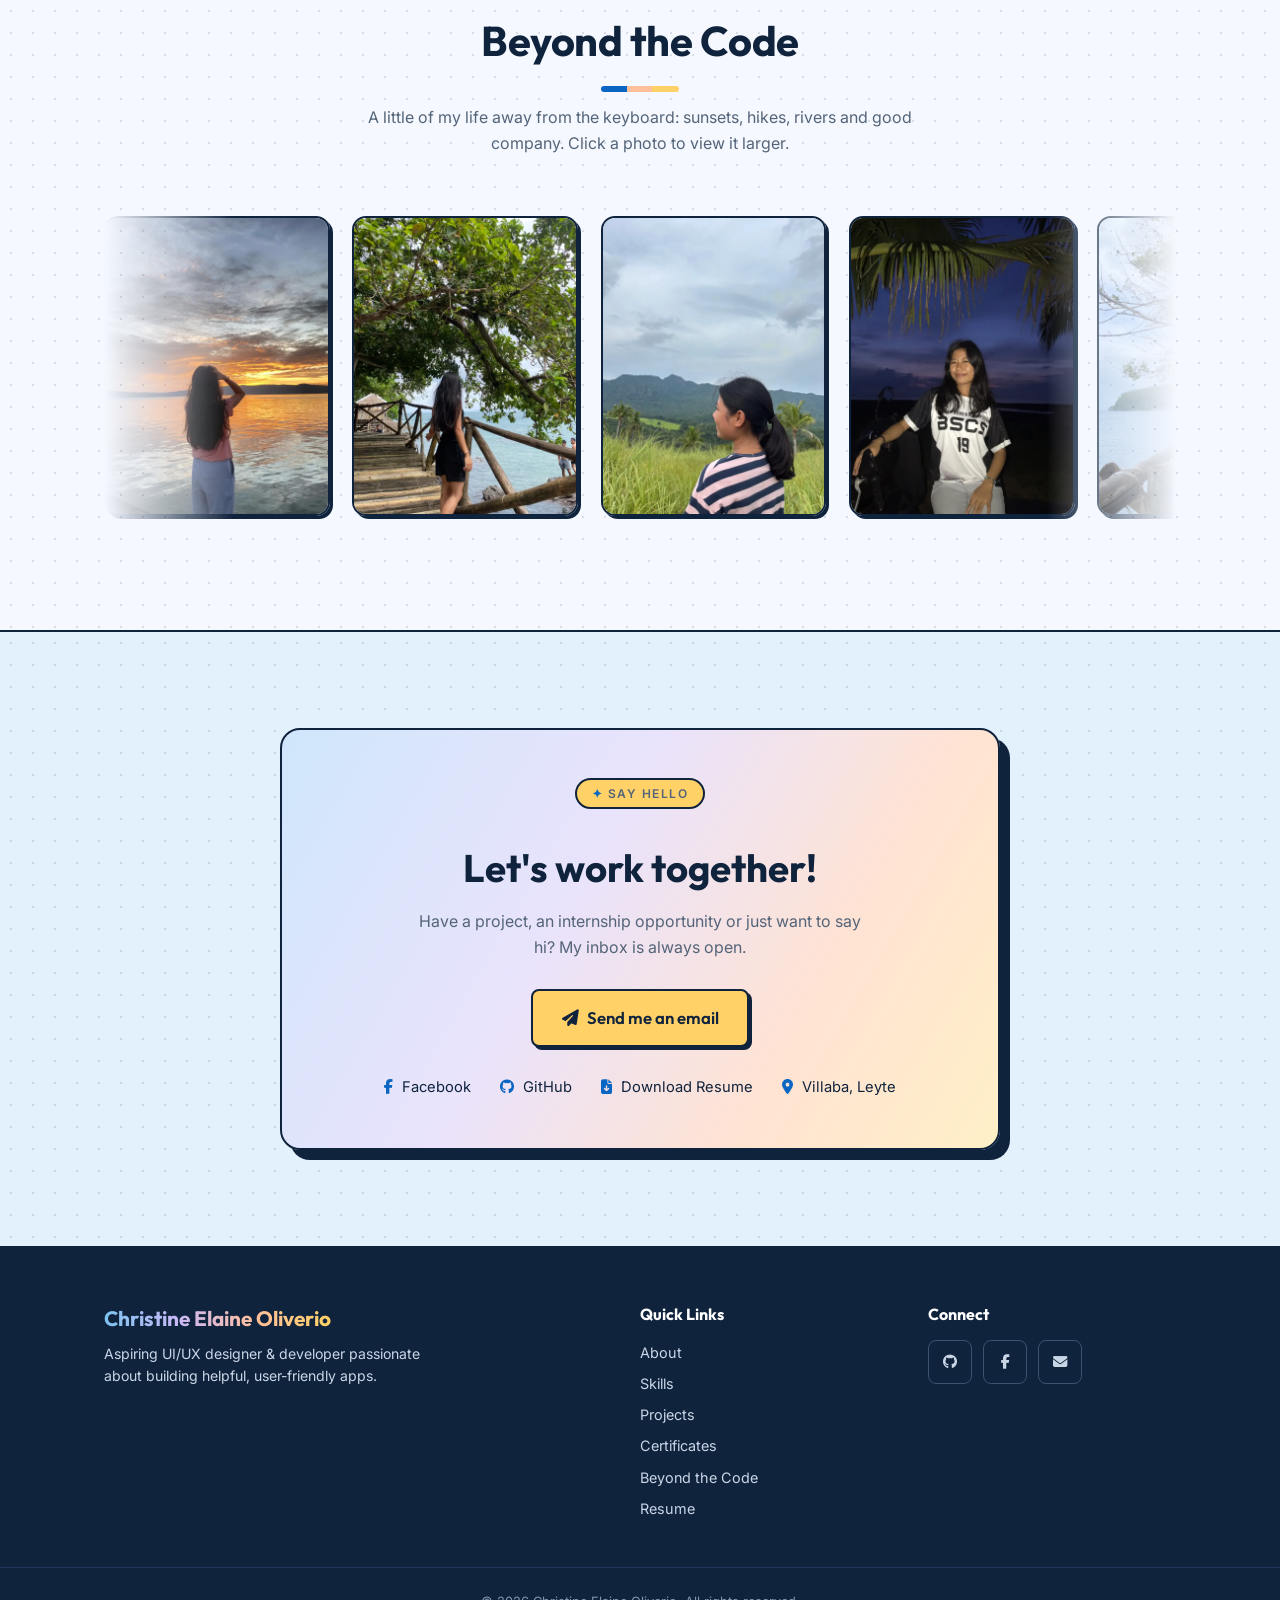
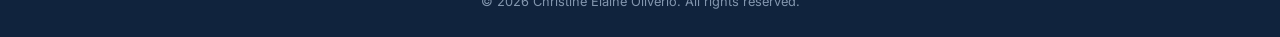
==== commit ed79feca: "Add ATS-friendly resume and fix nav issues Add a one-page resume PDF and its HTML source, with links" ====
--- a/index.html
+++ b/index.html
@@ -42,6 +42,7 @@
         <li><a href="#projects">Projects</a></li>
         <li><a href="#certificates">Certificates</a></li>
         <li><a href="#beyond">Beyond</a></li>
+        <li><a href="Christine-Elaine-Oliverio-Resume.pdf" target="_blank" rel="noopener">Resume</a></li>
         <li class="nav-cta-mobile"><a href="#contact" data-drawer-open>Contact Me</a></li>
       </ul>
     </nav>
@@ -365,6 +366,7 @@
           <div class="contact-links">
             <a href="https://www.facebook.com/christine.elaine.oliverio.2024" target="_blank" rel="noopener"><i class="fab fa-facebook-f"></i> Facebook</a>
             <a href="https://github.com/christineelaineoliverio081-web" target="_blank" rel="noopener"><i class="fab fa-github"></i> GitHub</a>
+            <a href="Christine-Elaine-Oliverio-Resume.pdf" download><i class="fas fa-file-arrow-down"></i> Download Resume</a>
             <span><i class="fas fa-location-dot"></i> Villaba, Leyte</span>
           </div>
         </div>
@@ -387,6 +389,7 @@
           <li><a href="#projects">Projects</a></li>
           <li><a href="#certificates">Certificates</a></li>
           <li><a href="#beyond">Beyond the Code</a></li>
+          <li><a href="Christine-Elaine-Oliverio-Resume.pdf" target="_blank" rel="noopener">Resume</a></li>
         </ul>
       </div>
       <div>
@@ -409,6 +412,7 @@
     <ul class="drawer-info">
       <li><i class="fas fa-envelope"></i><a href="mailto:christineelaineoliverio081@gmail.com">christineelaineoliverio081@gmail.com</a></li>
       <li><i class="fas fa-location-dot"></i><span>Villaba, Leyte, Philippines</span></li>
+      <li><i class="fas fa-file-arrow-down"></i><a href="Christine-Elaine-Oliverio-Resume.pdf" download>Download Resume</a></li>
     </ul>
     <h4>Social Media</h4>
     <div class="drawer-socials">
--- a/style.css
+++ b/style.css
@@ -964,6 +964,10 @@
   background: linear-gradient(90deg, #11294a 0%, #182340 55%, #2c2231 100%);
 }
 
+@media (max-width: 959px) {
+  [data-theme="dark"] .nav-links { background: var(--surface); }
+}
+
 [data-theme="dark"] .blob { opacity: 0.32; }
 [data-theme="dark"] .b3 { opacity: 0.18; }
 
@@ -1217,12 +1221,12 @@
   #navbar { gap: 2rem; padding: 0 6%; }
   .nav-logo { padding: 0; }
   .hero-sticker { right: -26px; }
-  .nav-links { display: flex; position: static; flex-direction: row; gap: 2.2rem; background: none; border-bottom: 0; }
+  .nav-links { display: flex; position: static; flex-direction: row; gap: clamp(1rem, 2.4vw, 2.2rem); background: none; border-bottom: 0; }
   .nav-links li { border-top: 0; }
   .nav-links a { display: inline; padding: 4px 0; }
   .nav-links a::after { display: block; }
   .nav-cta-mobile, .hamburger { display: none; }
-  .nav-cta { display: inline-flex; }
+  .nav-cta { display: inline-flex; flex-shrink: 0; white-space: nowrap; }
 
   .projects-grid, .cert-grid { grid-template-columns: repeat(3, 1fr); }
 
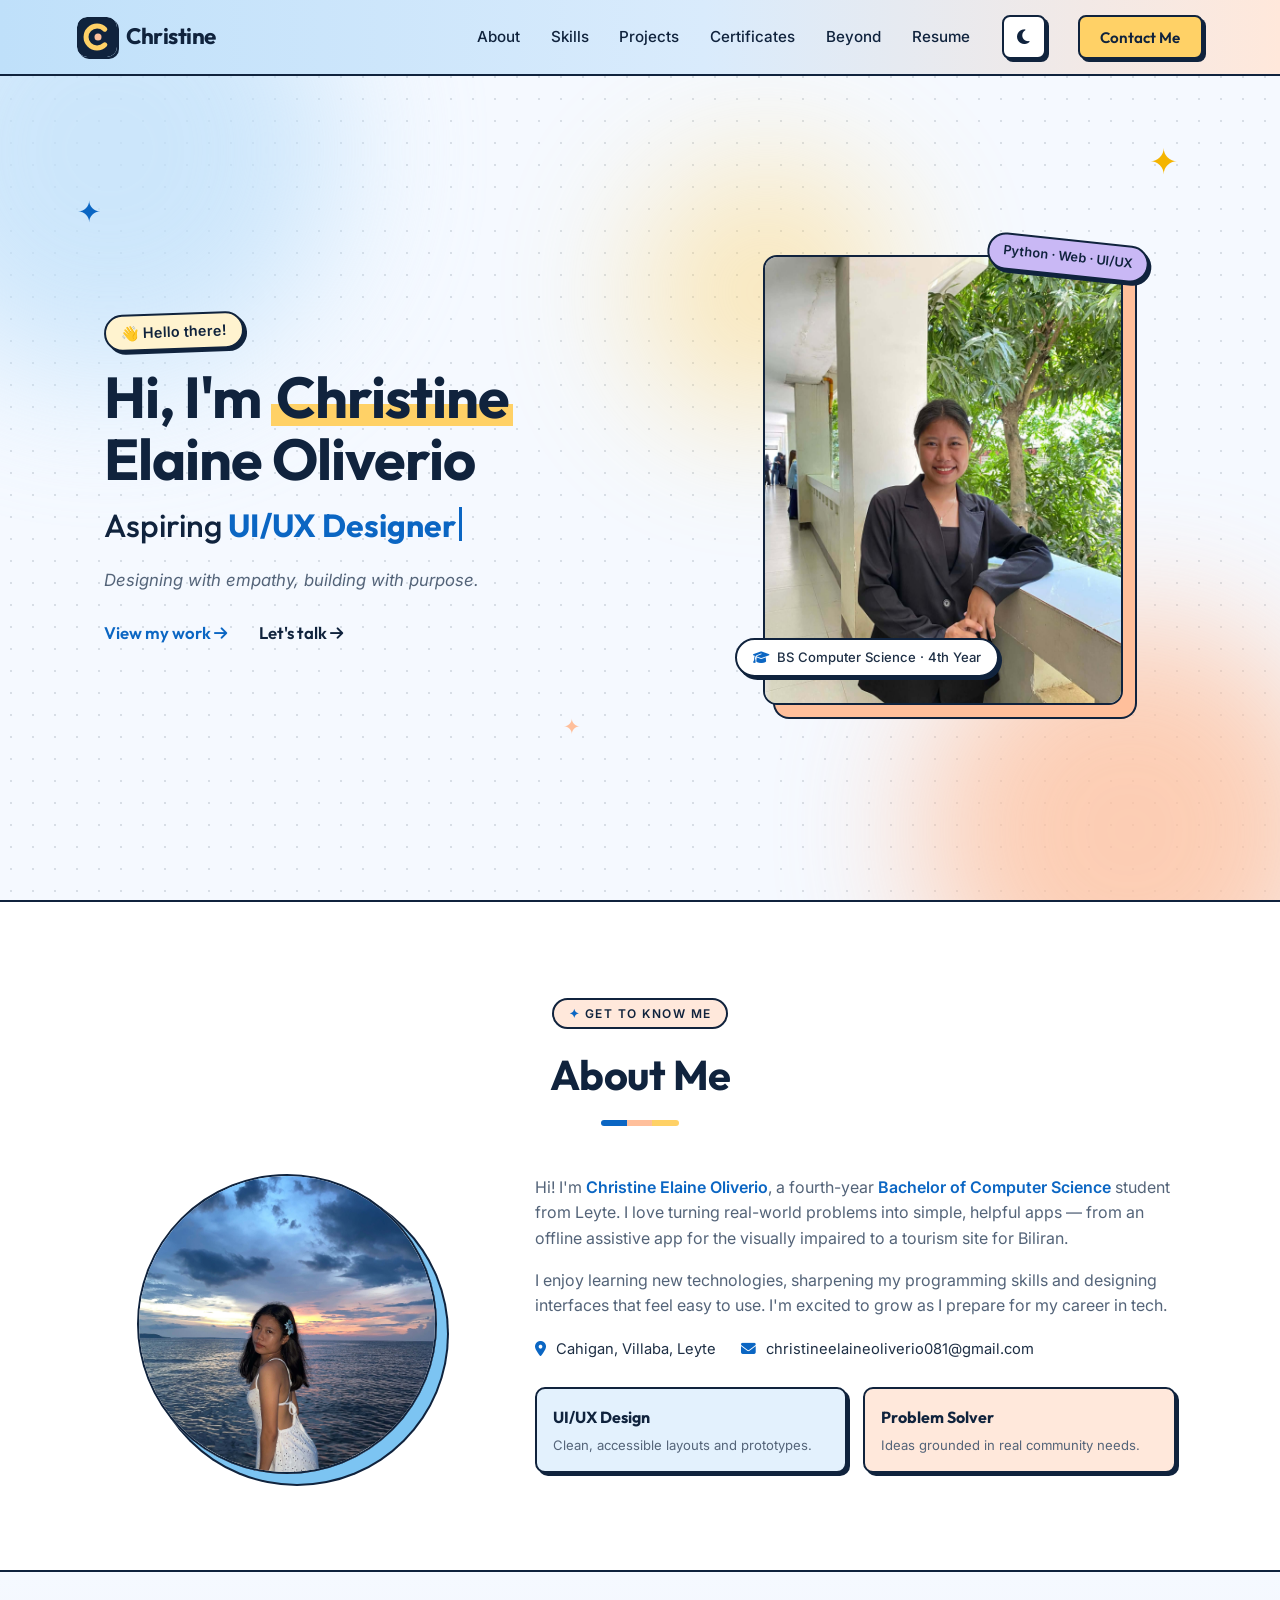
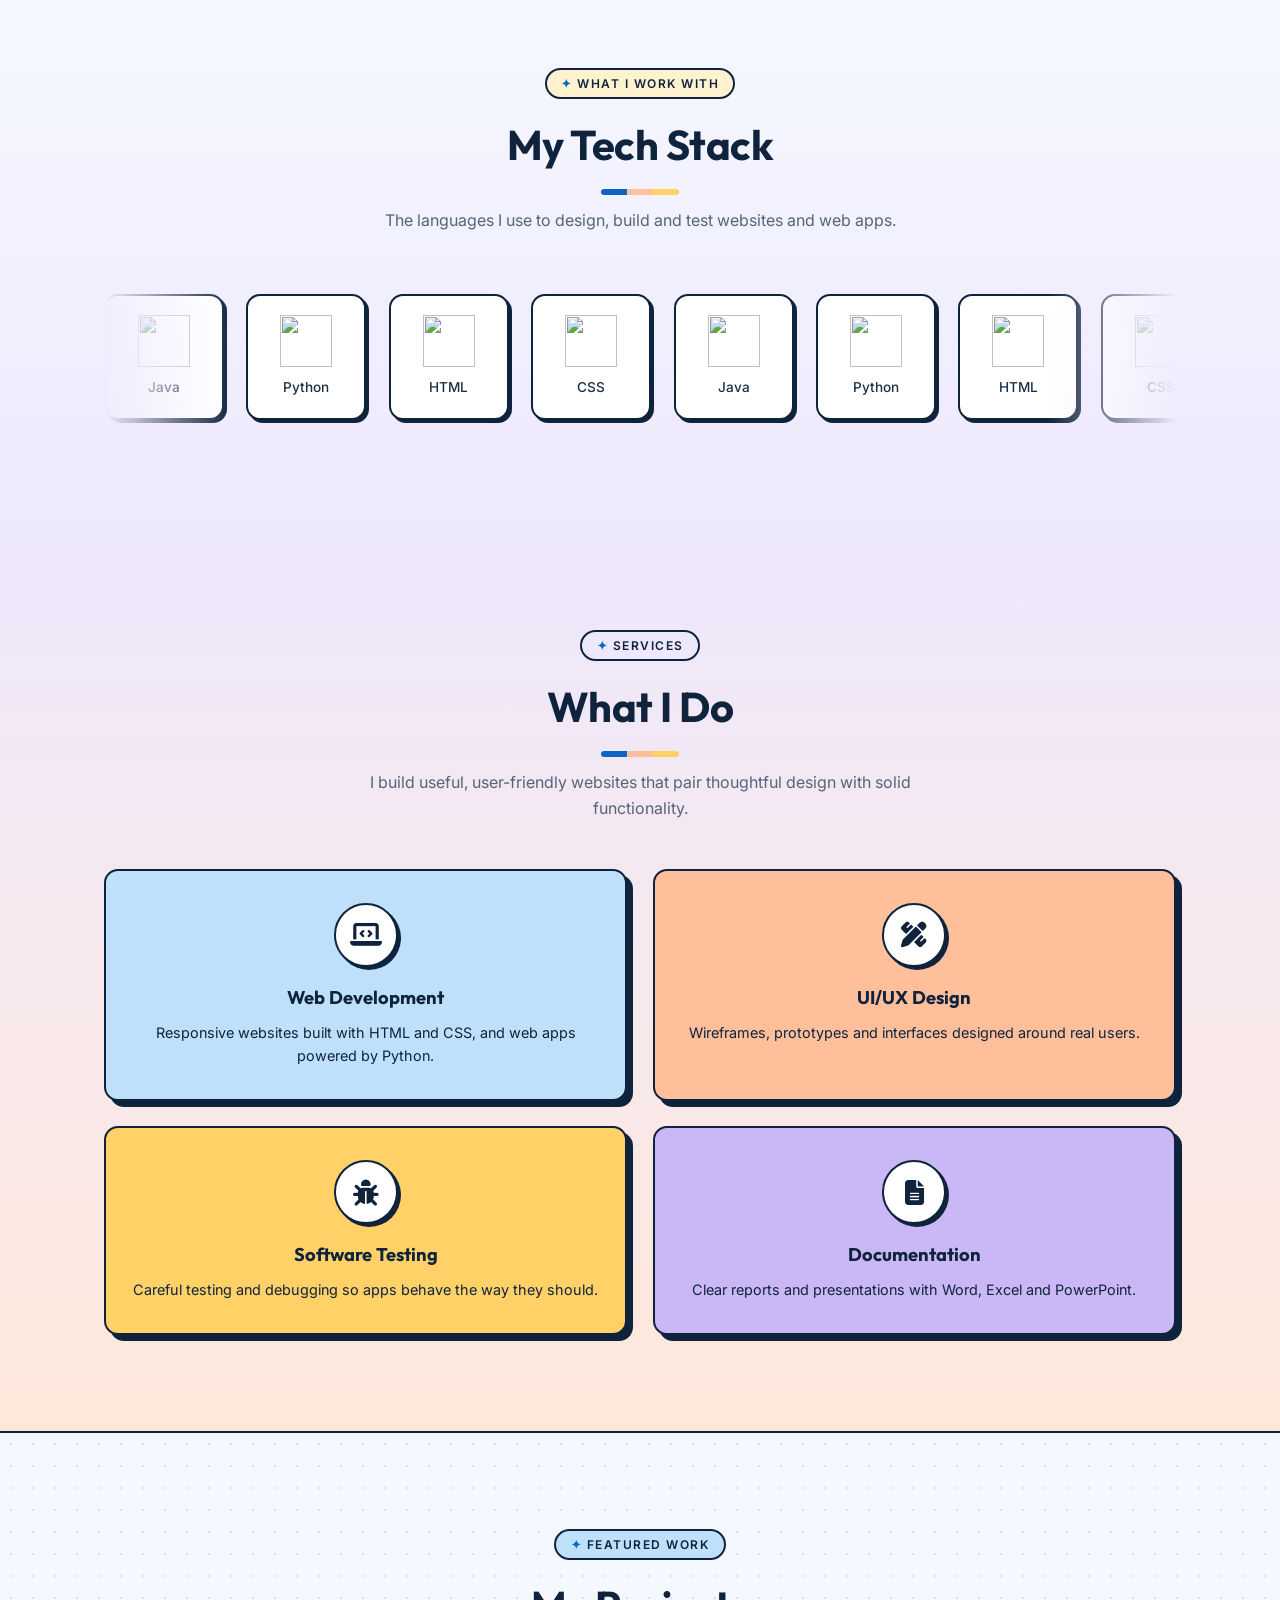
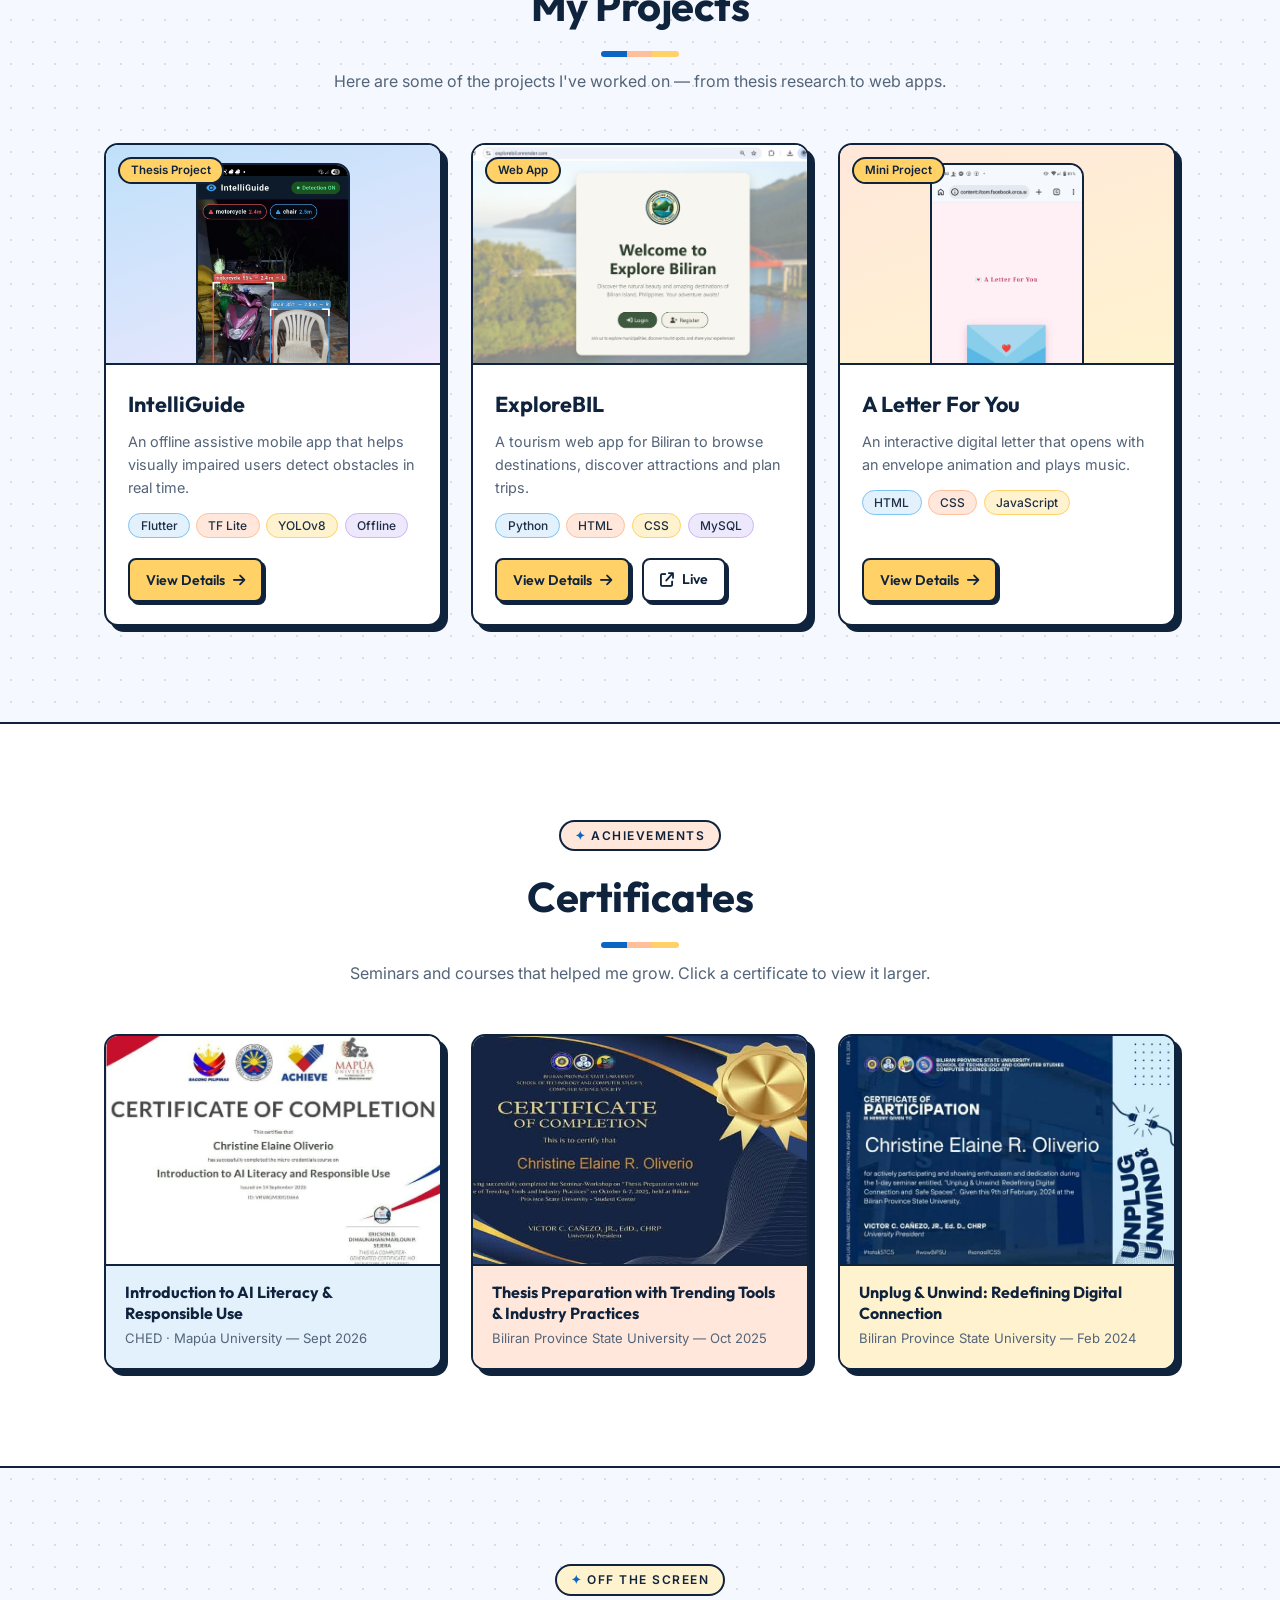
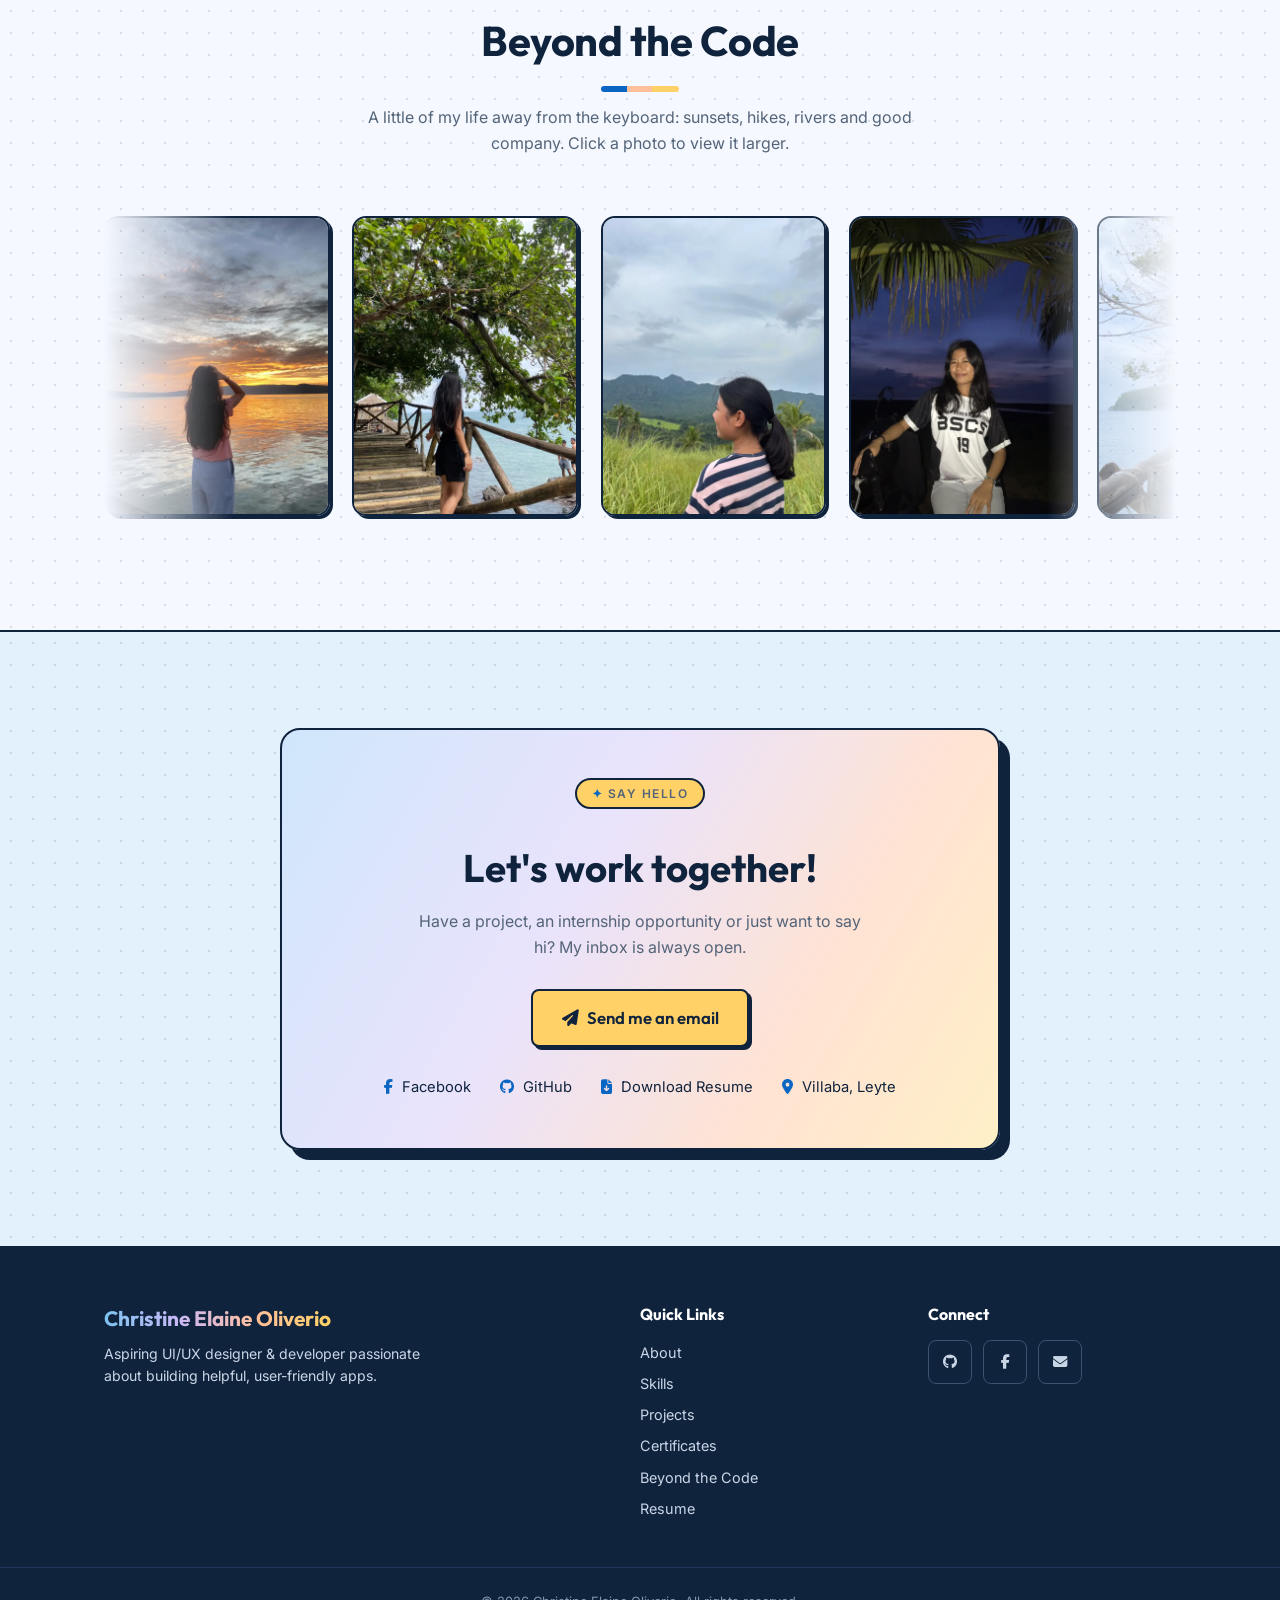
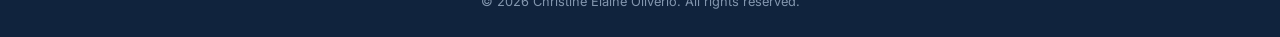
==== commit d900cbd1: "Add loading screen with ring circling the logo Show the C logo with a spinning ring until the page h" ====
--- a/index.html
+++ b/index.html
@@ -20,10 +20,27 @@
         theme = window.matchMedia('(prefers-color-scheme: dark)').matches ? 'dark' : 'light';
       }
       document.documentElement.dataset.theme = theme;
+
+      // Show the loading screen, and never leave it stuck if the page stalls
+      document.documentElement.classList.add('is-loading');
+      setTimeout(function () { document.documentElement.classList.remove('is-loading'); }, 5000);
     })();
   </script>
 </head>
 <body>
+
+  <!-- LOADING SCREEN -->
+  <div id="loader" role="status" aria-label="Loading">
+    <svg class="loader-ring" viewBox="0 0 100 100" aria-hidden="true">
+      <circle class="loader-track" cx="50" cy="50" r="46"/>
+      <circle class="loader-arc" cx="50" cy="50" r="46" pathLength="100"/>
+    </svg>
+    <svg class="loader-logo" viewBox="0 0 40 40" aria-hidden="true">
+      <rect width="40" height="40" rx="10" fill="#10233d"/>
+      <path d="M27.8 12.2a11 11 0 1 0 0 15.6" fill="none" stroke="#ffd166" stroke-width="5" stroke-linecap="round"/>
+      <circle cx="21" cy="20" r="3.5" fill="#ffbf9b"/>
+    </svg>
+  </div>
 
   <!-- NAV -->
   <header id="navbar">
--- a/style.css
+++ b/style.css
@@ -65,6 +65,38 @@
   padding: 0 24px;
 }
 
+/* LOADING SCREEN */
+#loader {
+  position: fixed;
+  inset: 0;
+  z-index: 3000;
+  display: grid;
+  place-items: center;
+  background: var(--bg);
+  opacity: 0;
+  visibility: hidden;
+  pointer-events: none;
+  transition: opacity 0.4s ease, visibility 0.4s;
+}
+
+.is-loading #loader { opacity: 1; visibility: visible; pointer-events: auto; }
+.is-loading body { overflow: hidden; }
+
+/* Hold the hero's entrance until the loading screen lifts */
+.is-loading .hero-text,
+.is-loading .hero-photo-wrap { animation-play-state: paused !important; }
+
+.loader-ring, .loader-logo { grid-area: 1 / 1; }
+.loader-ring { width: 112px; height: 112px; animation: loaderSpin 1s linear infinite; }
+.loader-logo { width: 64px; height: 64px; border-radius: 16px; }
+.loader-ring circle { fill: none; stroke-width: 4; }
+.loader-track { stroke: var(--hairline); }
+.loader-arc { stroke: var(--accent); stroke-linecap: round; stroke-dasharray: 28 72; }
+
+@keyframes loaderSpin {
+  to { transform: rotate(360deg); }
+}
+
 /* NAV */
 #navbar {
   position: fixed;
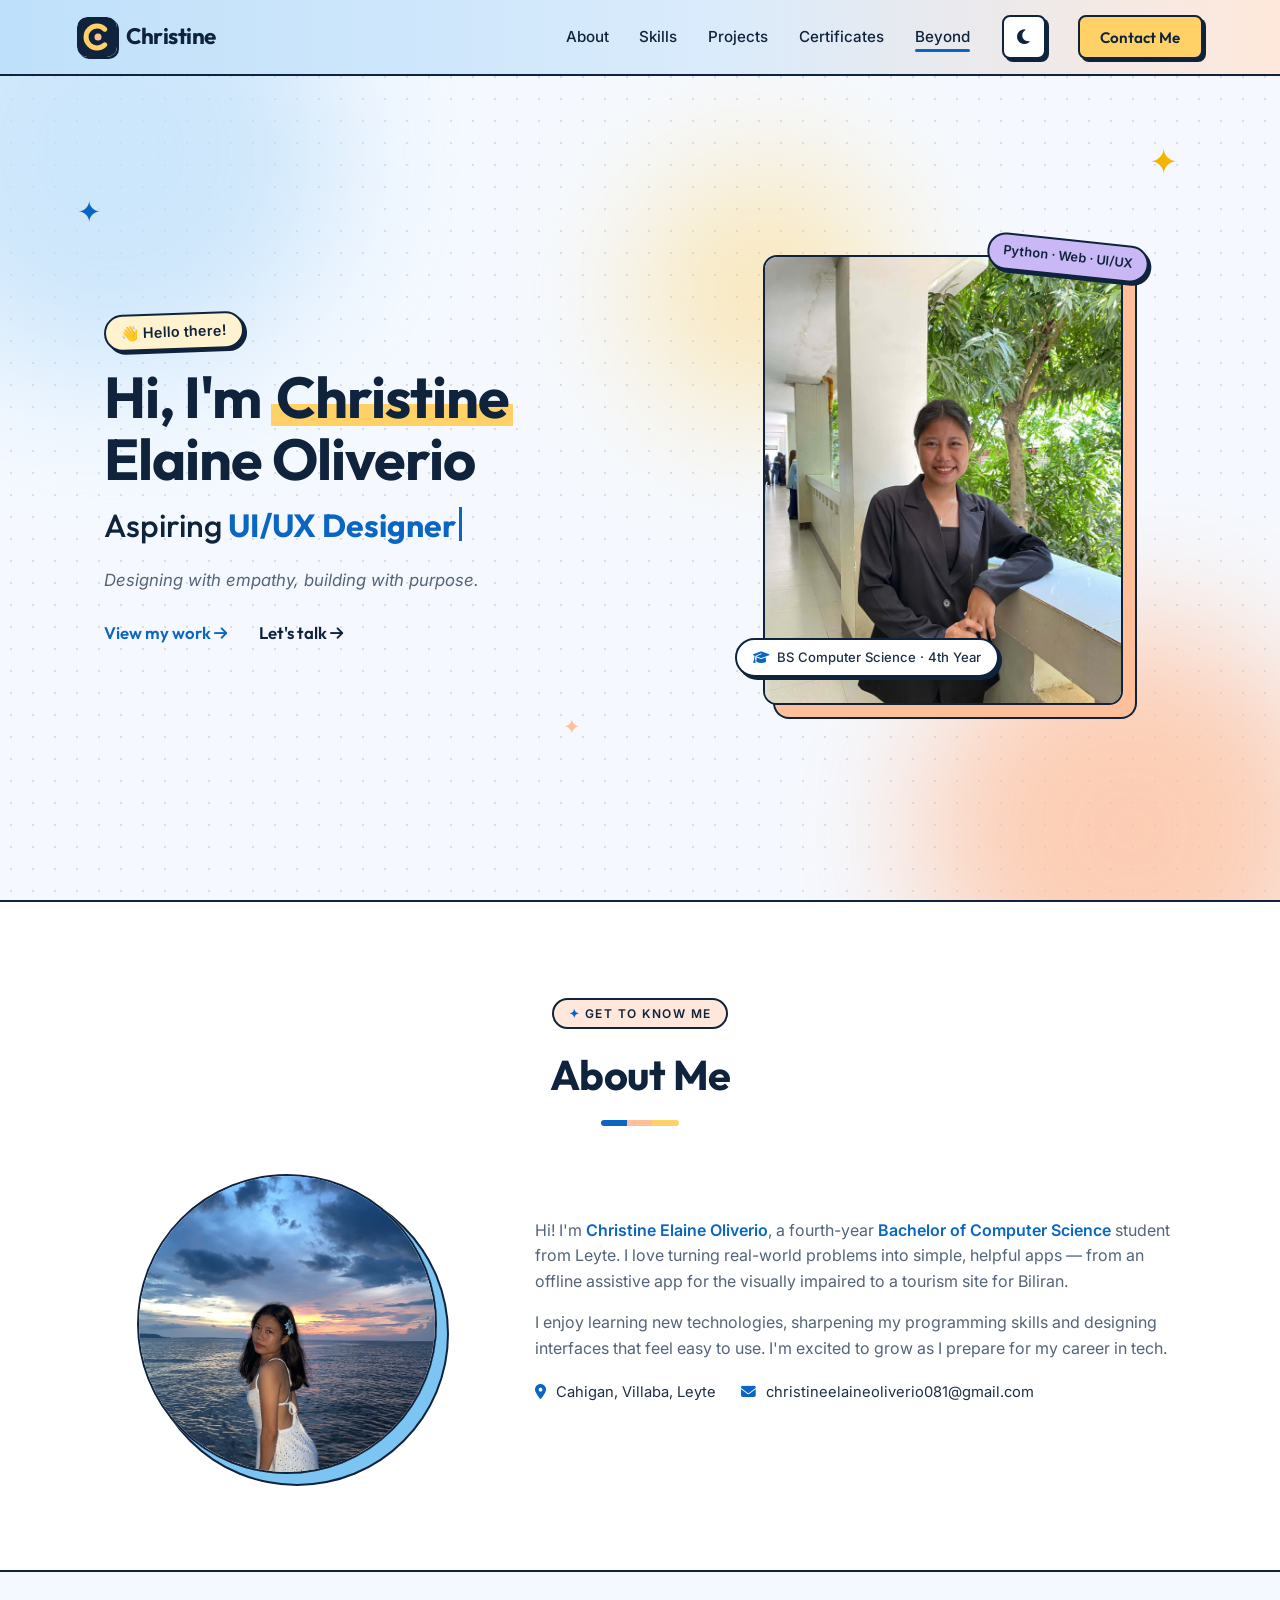
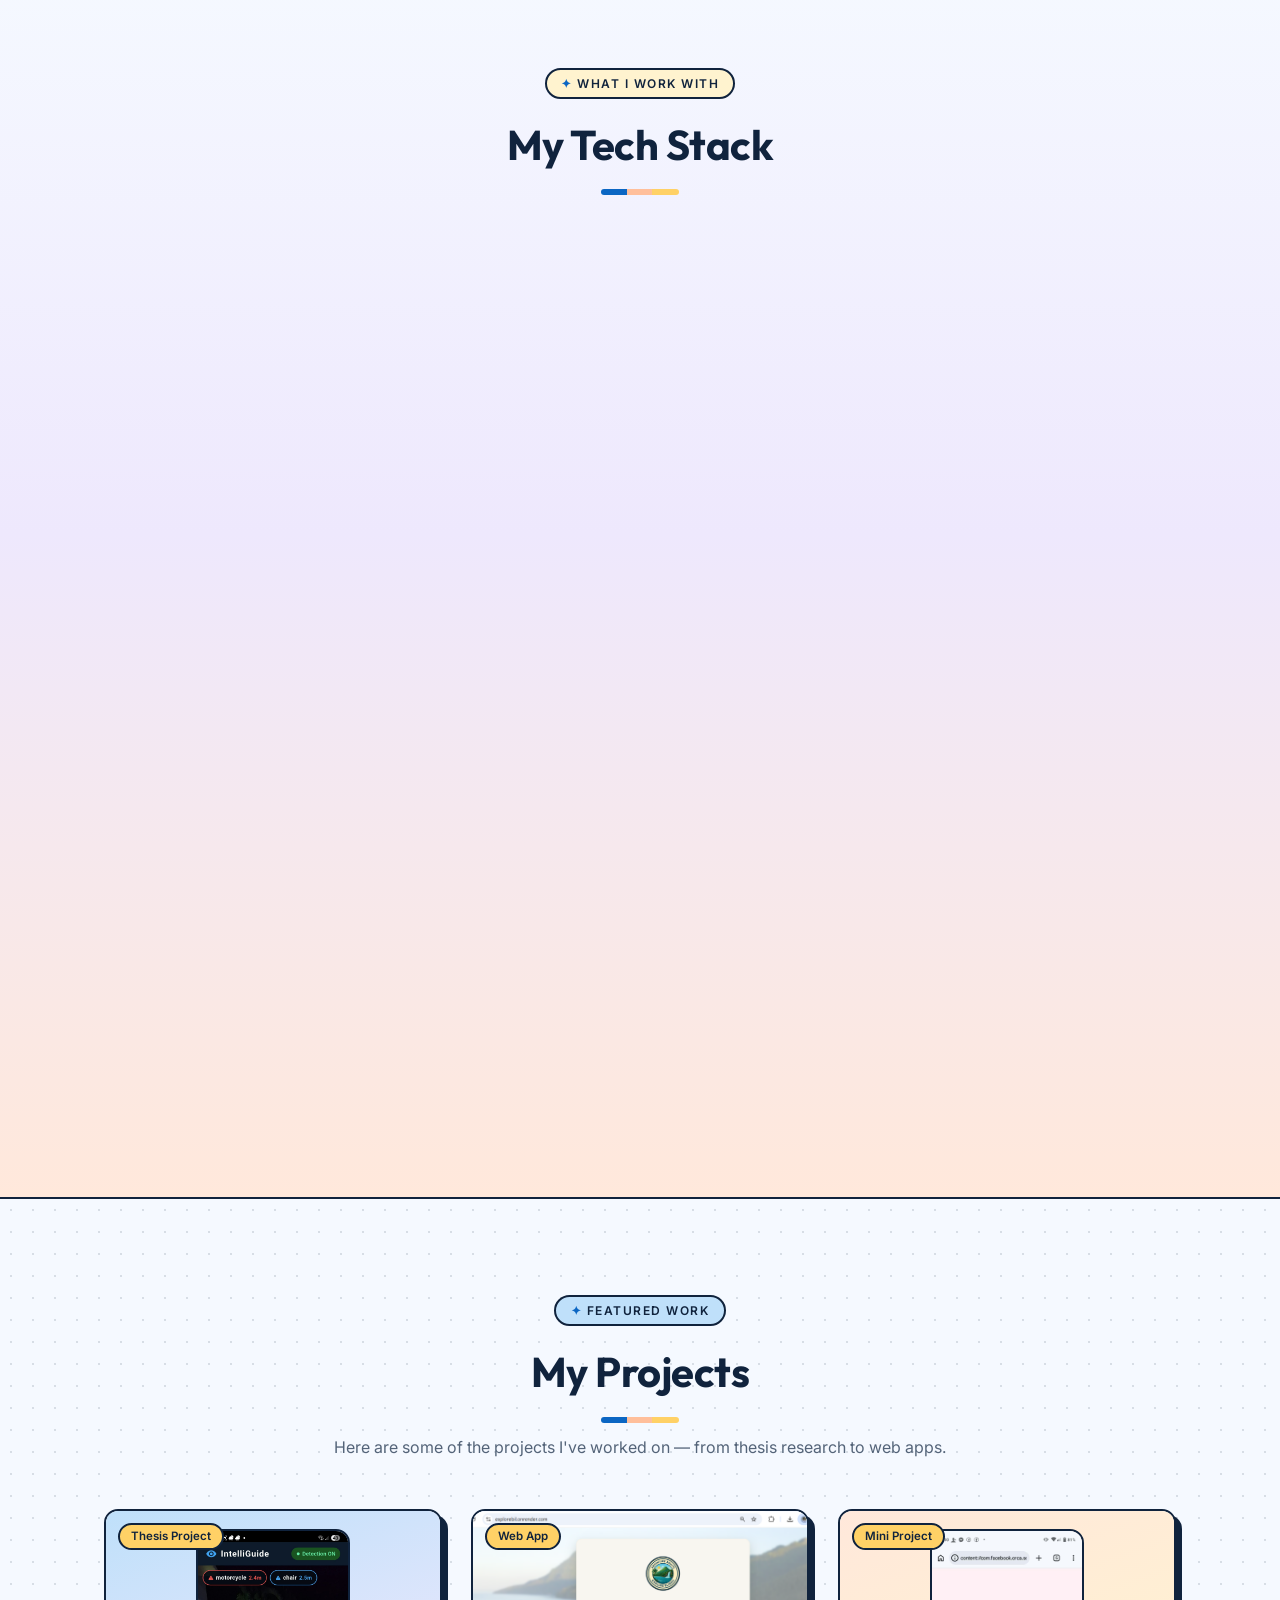
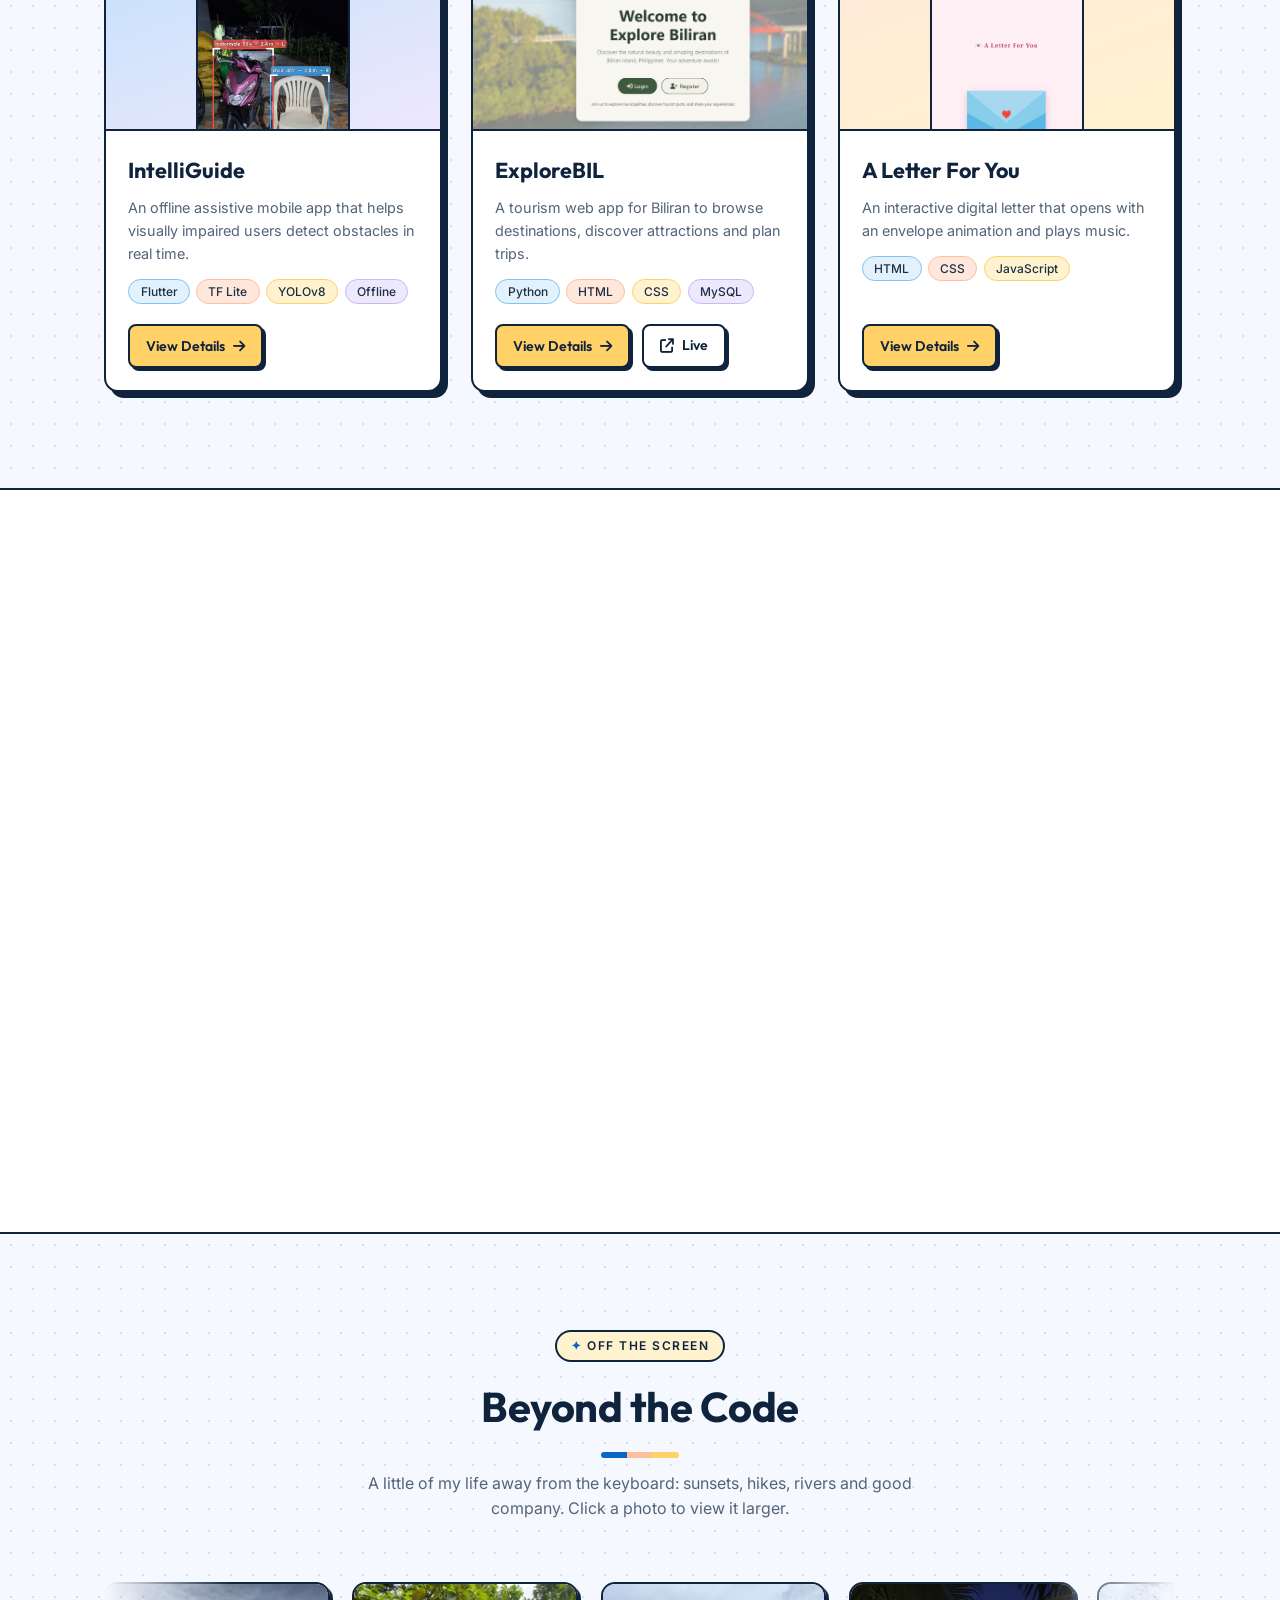
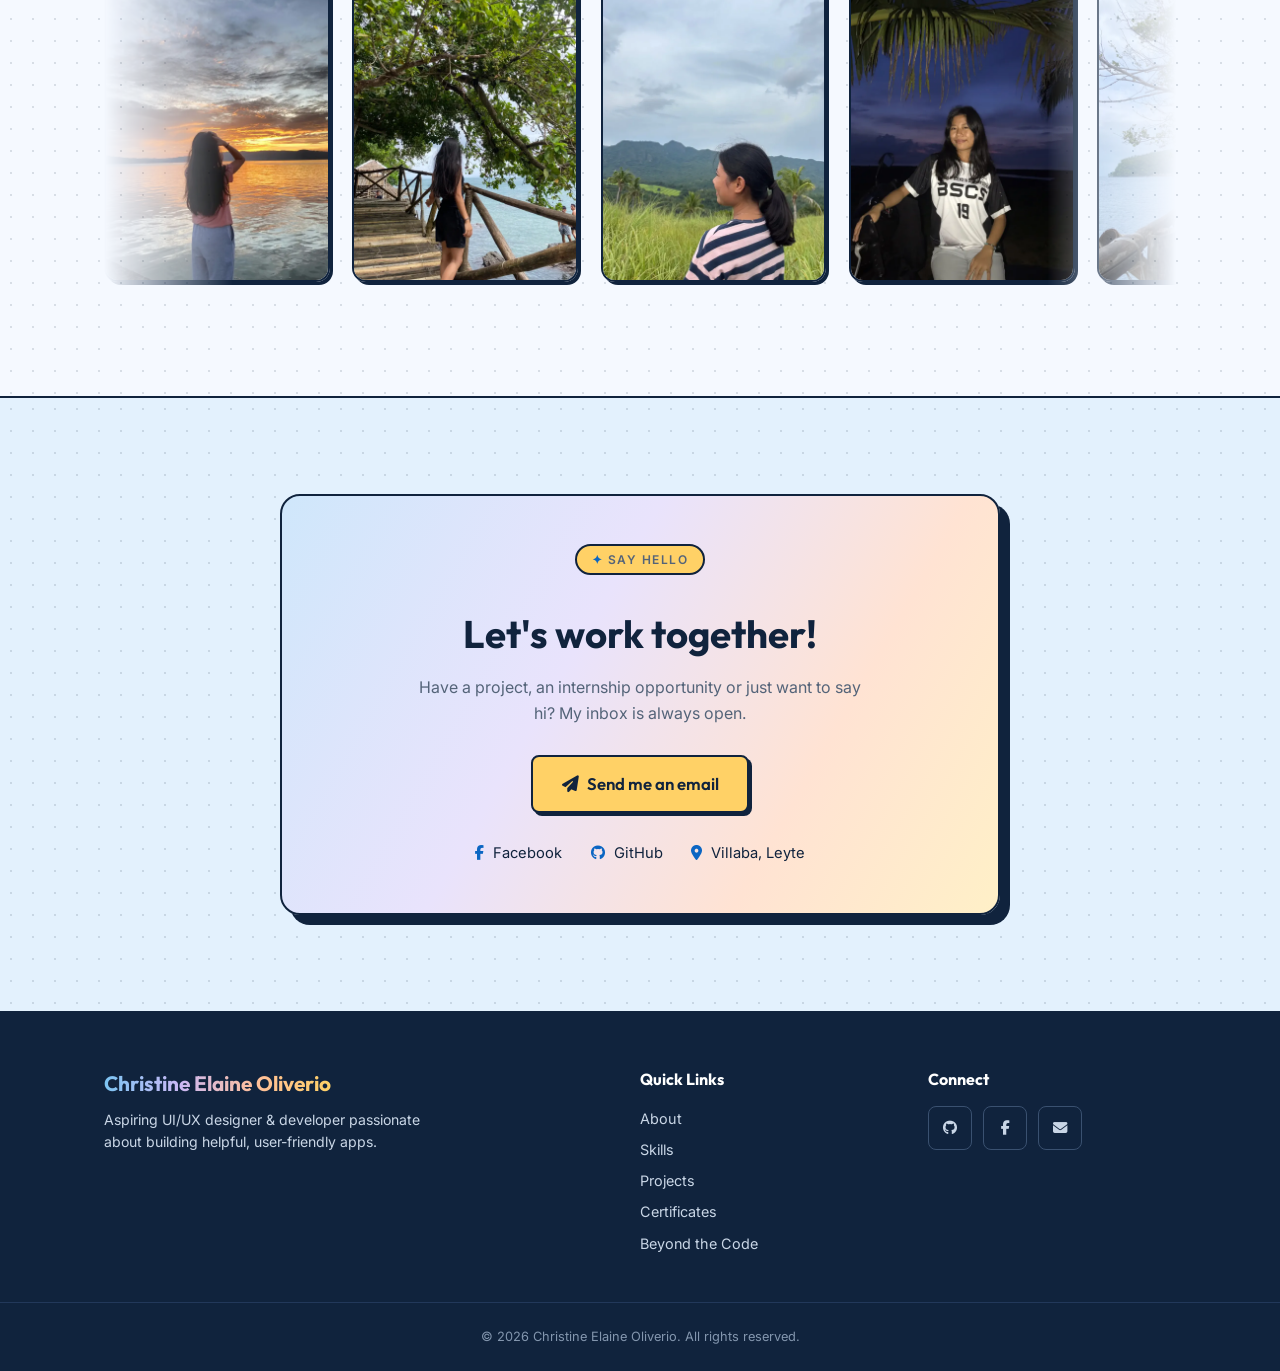
==== commit 97776fde: "Remove resume and marked cards, add opened letter screenshot - Remove Software Testing service card " ====
--- a/index.html
+++ b/index.html
@@ -59,7 +59,6 @@
         <li><a href="#projects">Projects</a></li>
         <li><a href="#certificates">Certificates</a></li>
         <li><a href="#beyond">Beyond</a></li>
-        <li><a href="Christine-Elaine-Oliverio-Resume.pdf" target="_blank" rel="noopener">Resume</a></li>
         <li class="nav-cta-mobile"><a href="#contact" data-drawer-open>Contact Me</a></li>
       </ul>
     </nav>
@@ -114,10 +113,6 @@
               <li><i class="fas fa-location-dot"></i> Cahigan, Villaba, Leyte</li>
               <li><i class="fas fa-envelope"></i> christineelaineoliverio081@gmail.com</li>
             </ul>
-            <div class="mini-cards">
-              <div class="mini-card"><h3>UI/UX Design</h3><p>Clean, accessible layouts and prototypes.</p></div>
-              <div class="mini-card"><h3>Problem Solver</h3><p>Ideas grounded in real community needs.</p></div>
-            </div>
           </div>
         </div>
       </div>
@@ -156,11 +151,6 @@
             <i class="fas fa-pen-ruler"></i>
             <h3>UI/UX Design</h3>
             <p>Wireframes, prototypes and interfaces designed around real users.</p>
-          </div>
-          <div class="service-card reveal">
-            <i class="fas fa-bug"></i>
-            <h3>Software Testing</h3>
-            <p>Careful testing and debugging so apps behave the way they should.</p>
           </div>
           <div class="service-card reveal">
             <i class="fas fa-file-lines"></i>
@@ -301,6 +291,11 @@
         <template id="details-letter">
           <div class="md-gallery phone">
             <img class="md-main" src="images/projects/letter-envelope.jpg" alt="Closed envelope screen"/>
+            <p class="md-caption"><strong>Envelope:</strong> the closed envelope waiting to be tapped open.</p>
+            <div class="md-thumbs">
+              <button class="md-thumb active" data-caption="<strong>Envelope:</strong> the closed envelope waiting to be tapped open."><img src="images/projects/letter-envelope.jpg" alt="Closed envelope screen"/></button>
+              <button class="md-thumb" data-caption="<strong>Opened Letter:</strong> the letter slides out with a scrollable message and a SoundCloud music player."><img src="images/projects/letter-open.jpg" alt="Opened letter with a scrollable message and a music player"/></button>
+            </div>
           </div>
           <div class="md-info">
             <p class="md-type"><i class="fas fa-envelope-open-text"></i> Web Page · Mini Project</p>
@@ -383,7 +378,6 @@
           <div class="contact-links">
             <a href="https://www.facebook.com/christine.elaine.oliverio.2024" target="_blank" rel="noopener"><i class="fab fa-facebook-f"></i> Facebook</a>
             <a href="https://github.com/christineelaineoliverio081-web" target="_blank" rel="noopener"><i class="fab fa-github"></i> GitHub</a>
-            <a href="Christine-Elaine-Oliverio-Resume.pdf" download><i class="fas fa-file-arrow-down"></i> Download Resume</a>
             <span><i class="fas fa-location-dot"></i> Villaba, Leyte</span>
           </div>
         </div>
@@ -406,7 +400,6 @@
           <li><a href="#projects">Projects</a></li>
           <li><a href="#certificates">Certificates</a></li>
           <li><a href="#beyond">Beyond the Code</a></li>
-          <li><a href="Christine-Elaine-Oliverio-Resume.pdf" target="_blank" rel="noopener">Resume</a></li>
         </ul>
       </div>
       <div>
@@ -429,7 +422,6 @@
     <ul class="drawer-info">
       <li><i class="fas fa-envelope"></i><a href="mailto:christineelaineoliverio081@gmail.com">christineelaineoliverio081@gmail.com</a></li>
       <li><i class="fas fa-location-dot"></i><span>Villaba, Leyte, Philippines</span></li>
-      <li><i class="fas fa-file-arrow-down"></i><a href="Christine-Elaine-Oliverio-Resume.pdf" download>Download Resume</a></li>
     </ul>
     <h4>Social Media</h4>
     <div class="drawer-socials">
--- a/style.css
+++ b/style.css
@@ -1249,6 +1249,7 @@
 
 /* Desktops */
 @media (min-width: 960px) {
+  .services-grid { grid-template-columns: repeat(3, 1fr); }
   :root { --nav-h: 76px; }
   #navbar { gap: 2rem; padding: 0 6%; }
   .nav-logo { padding: 0; }
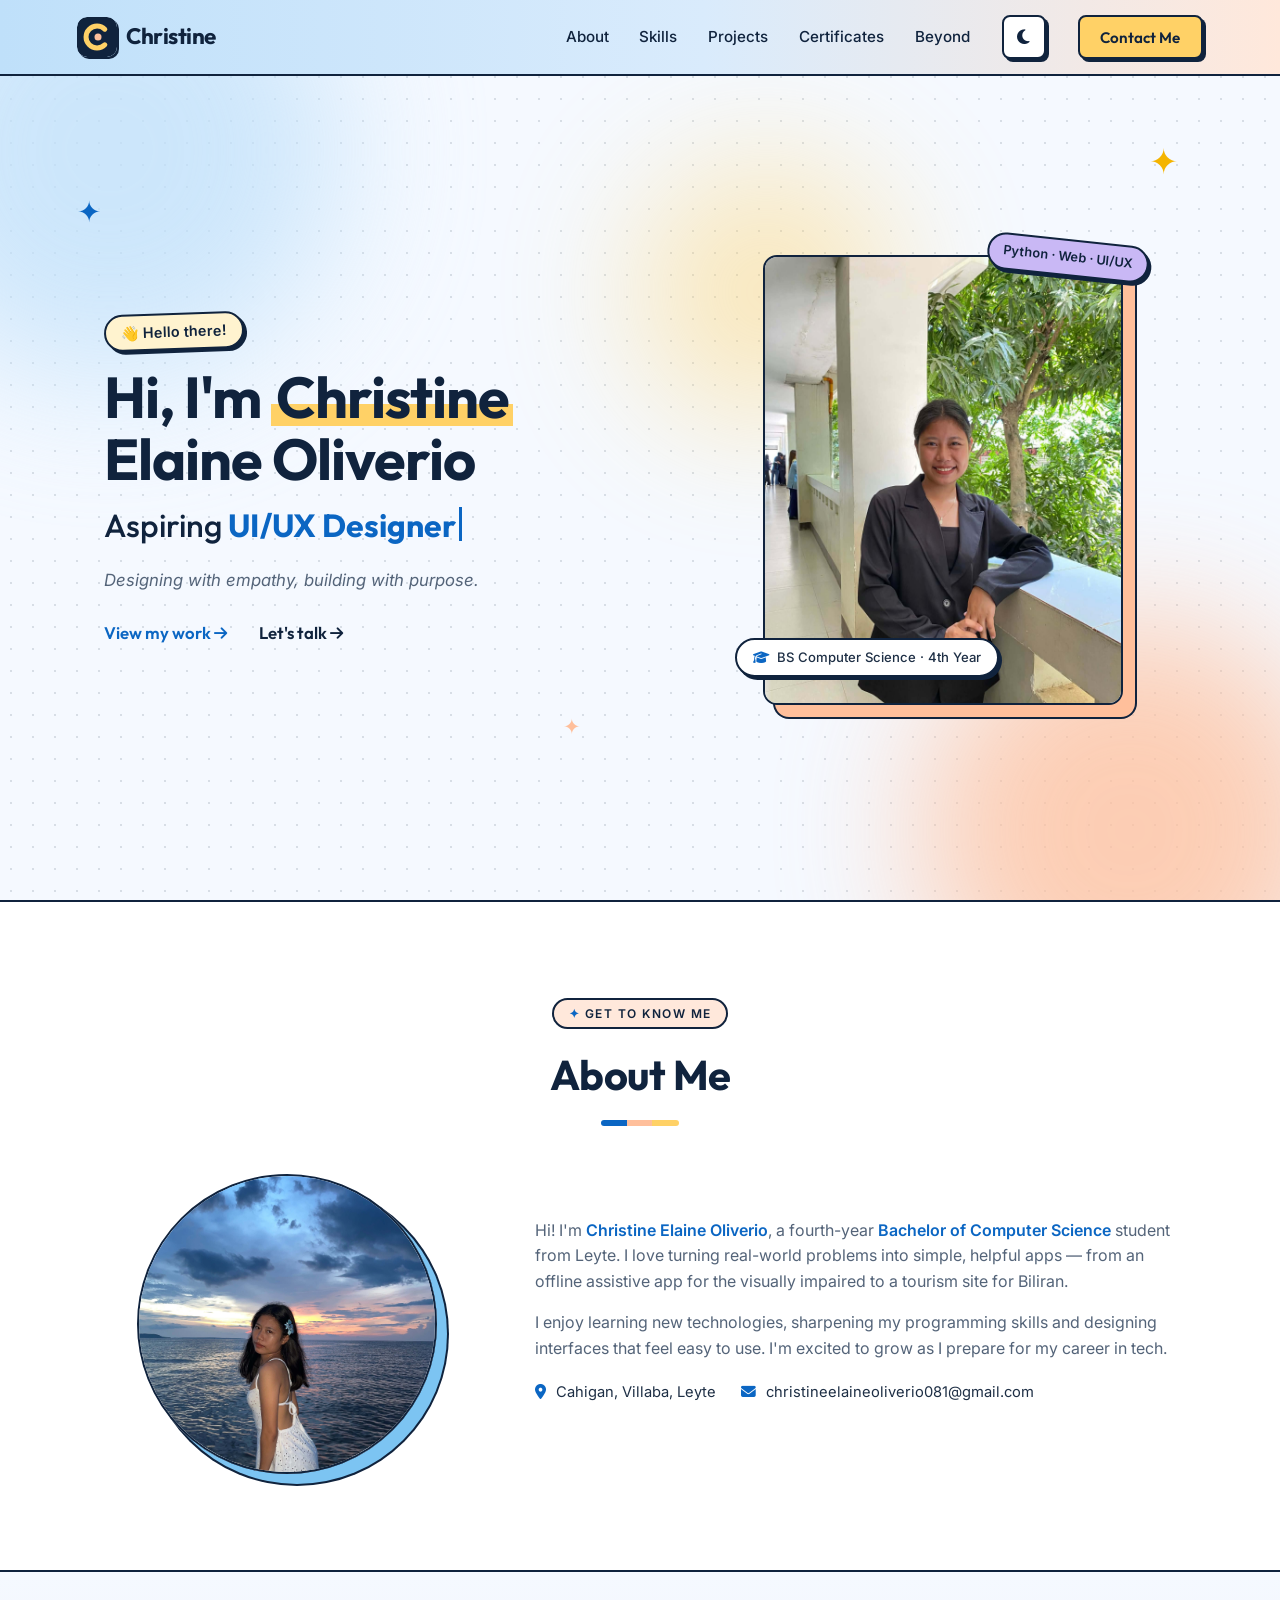
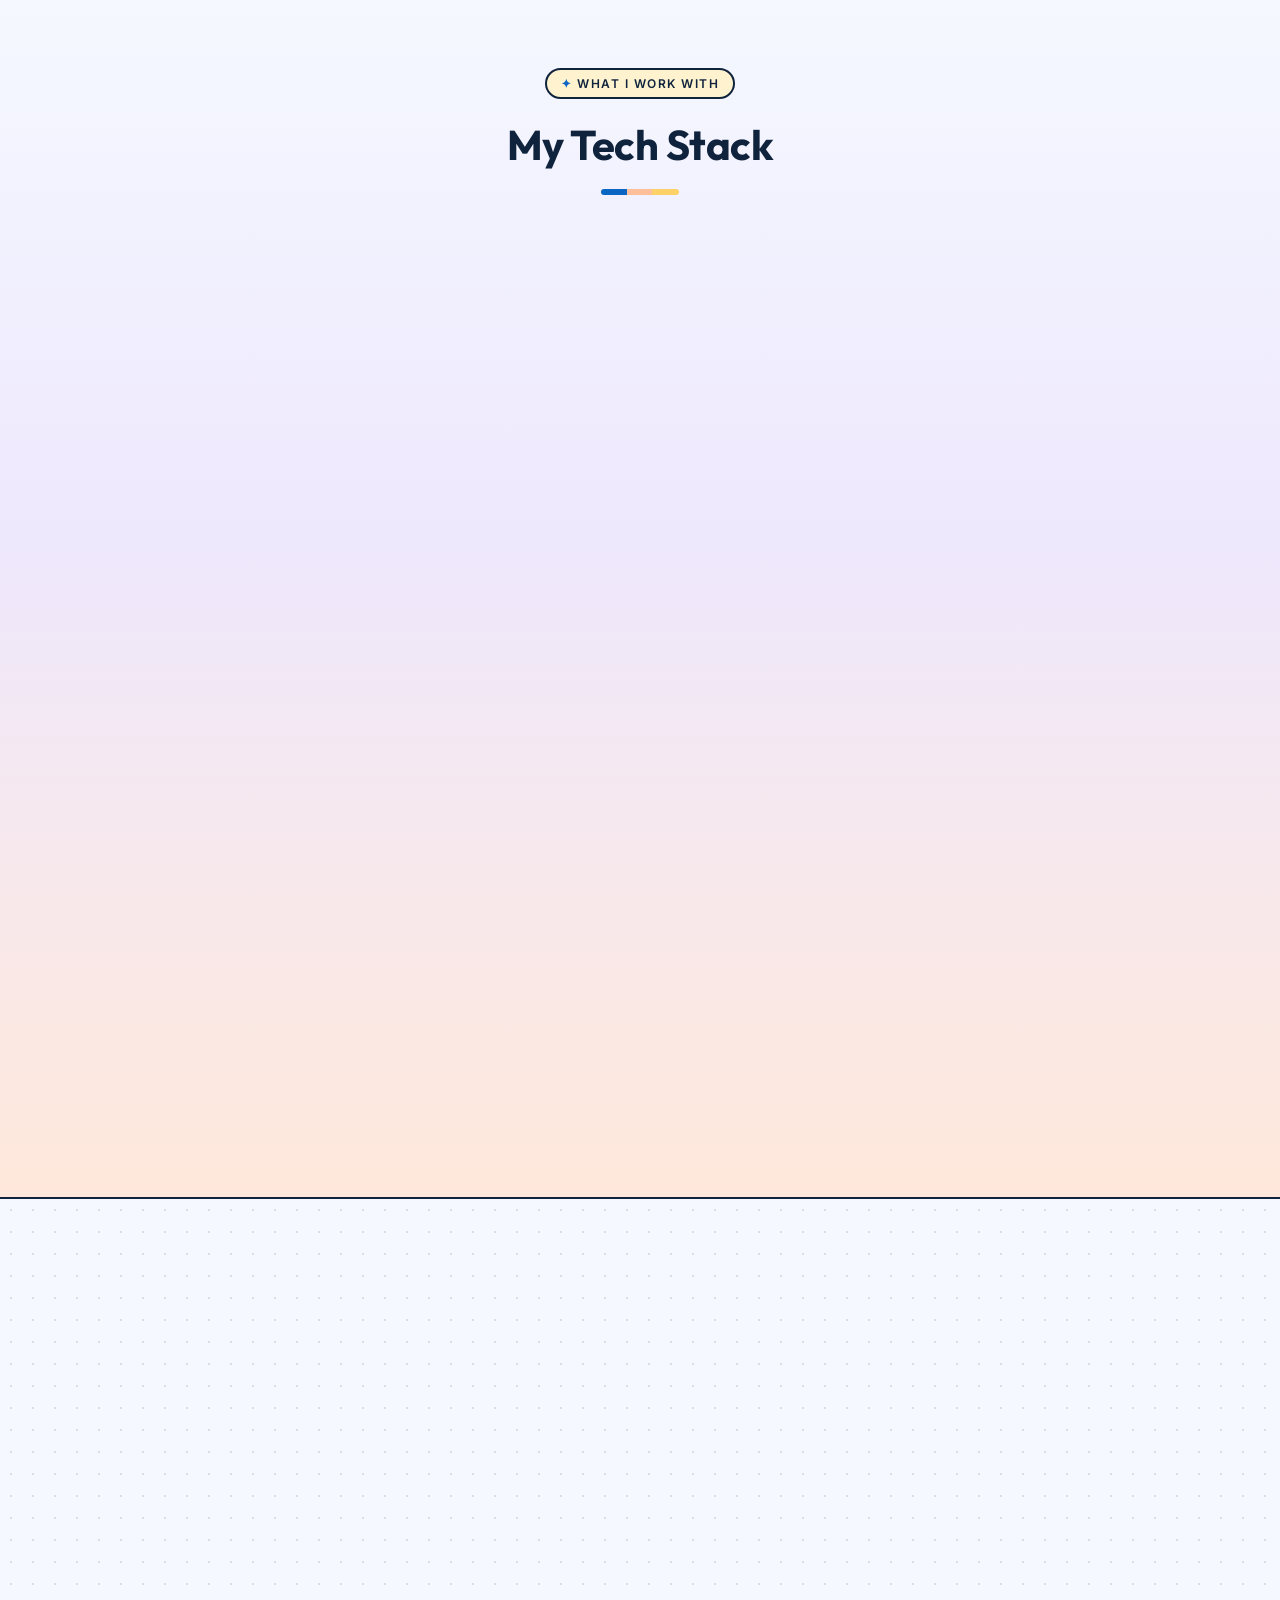
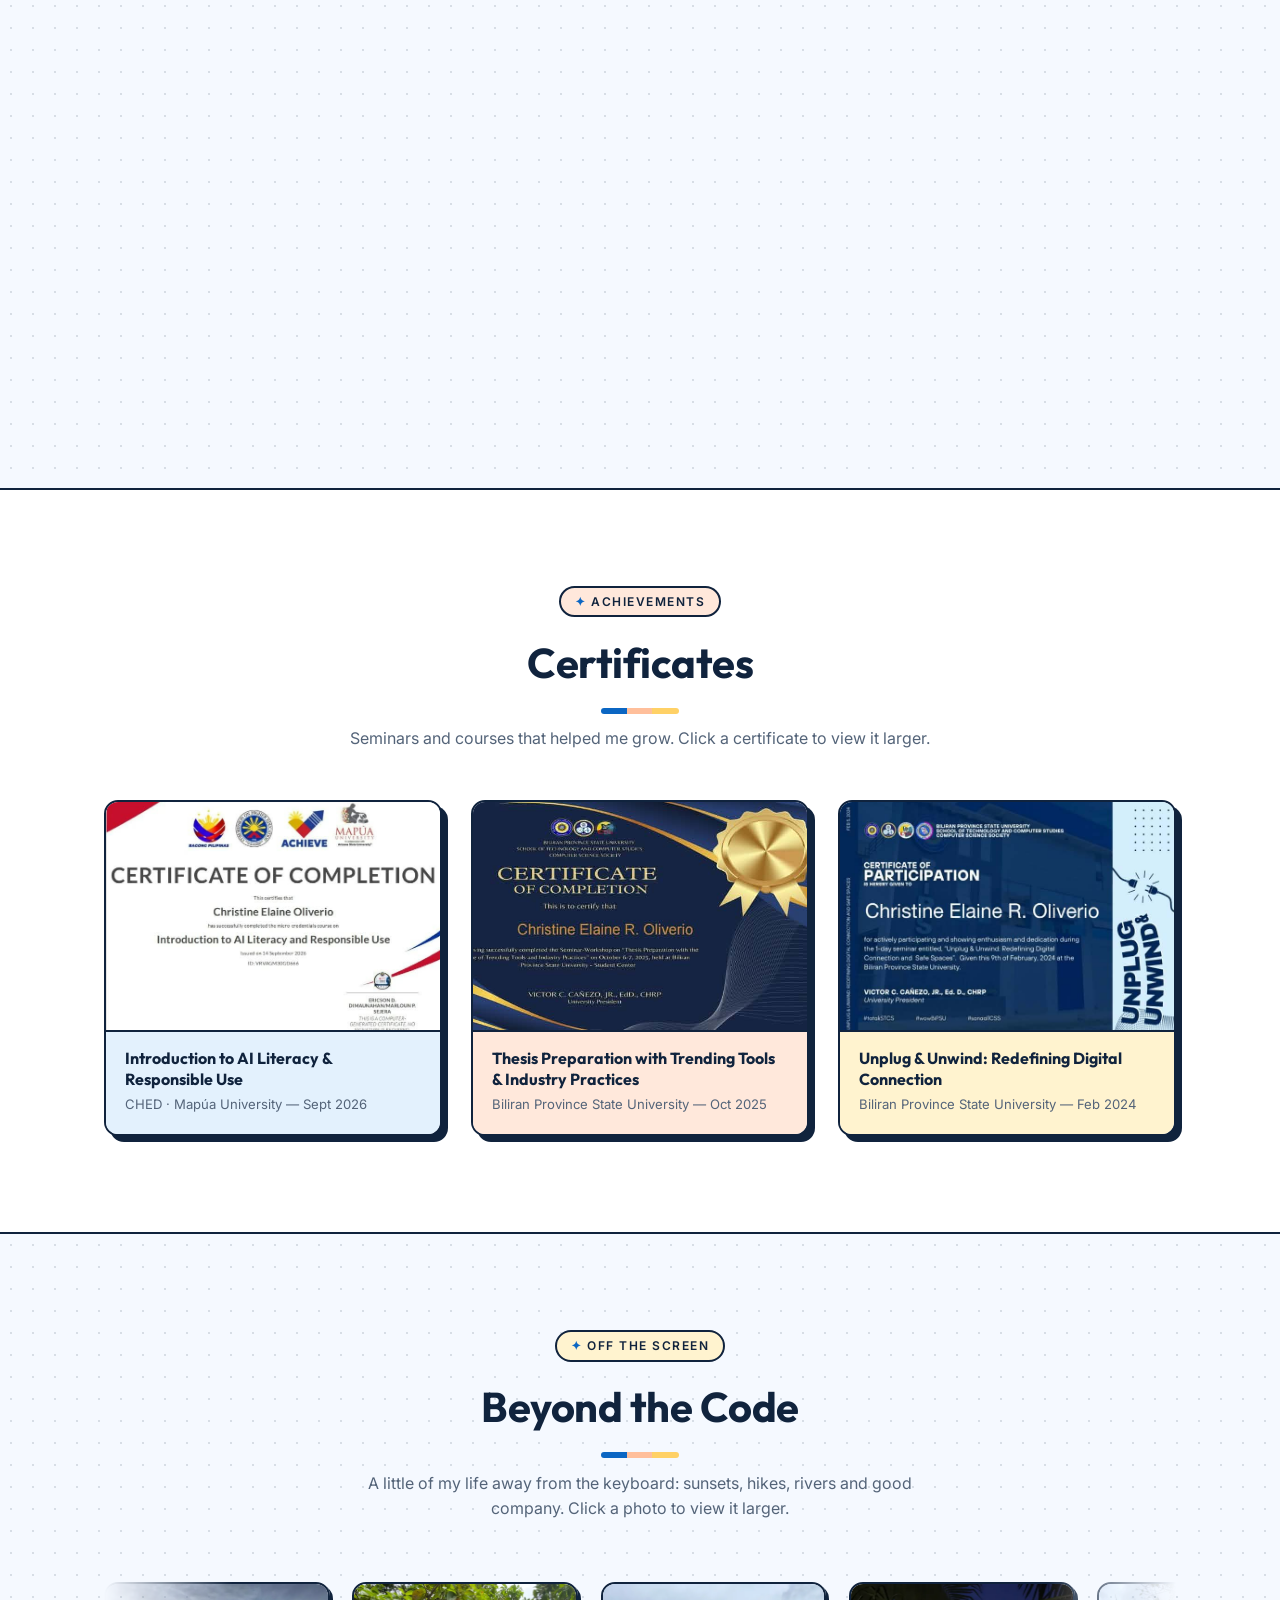
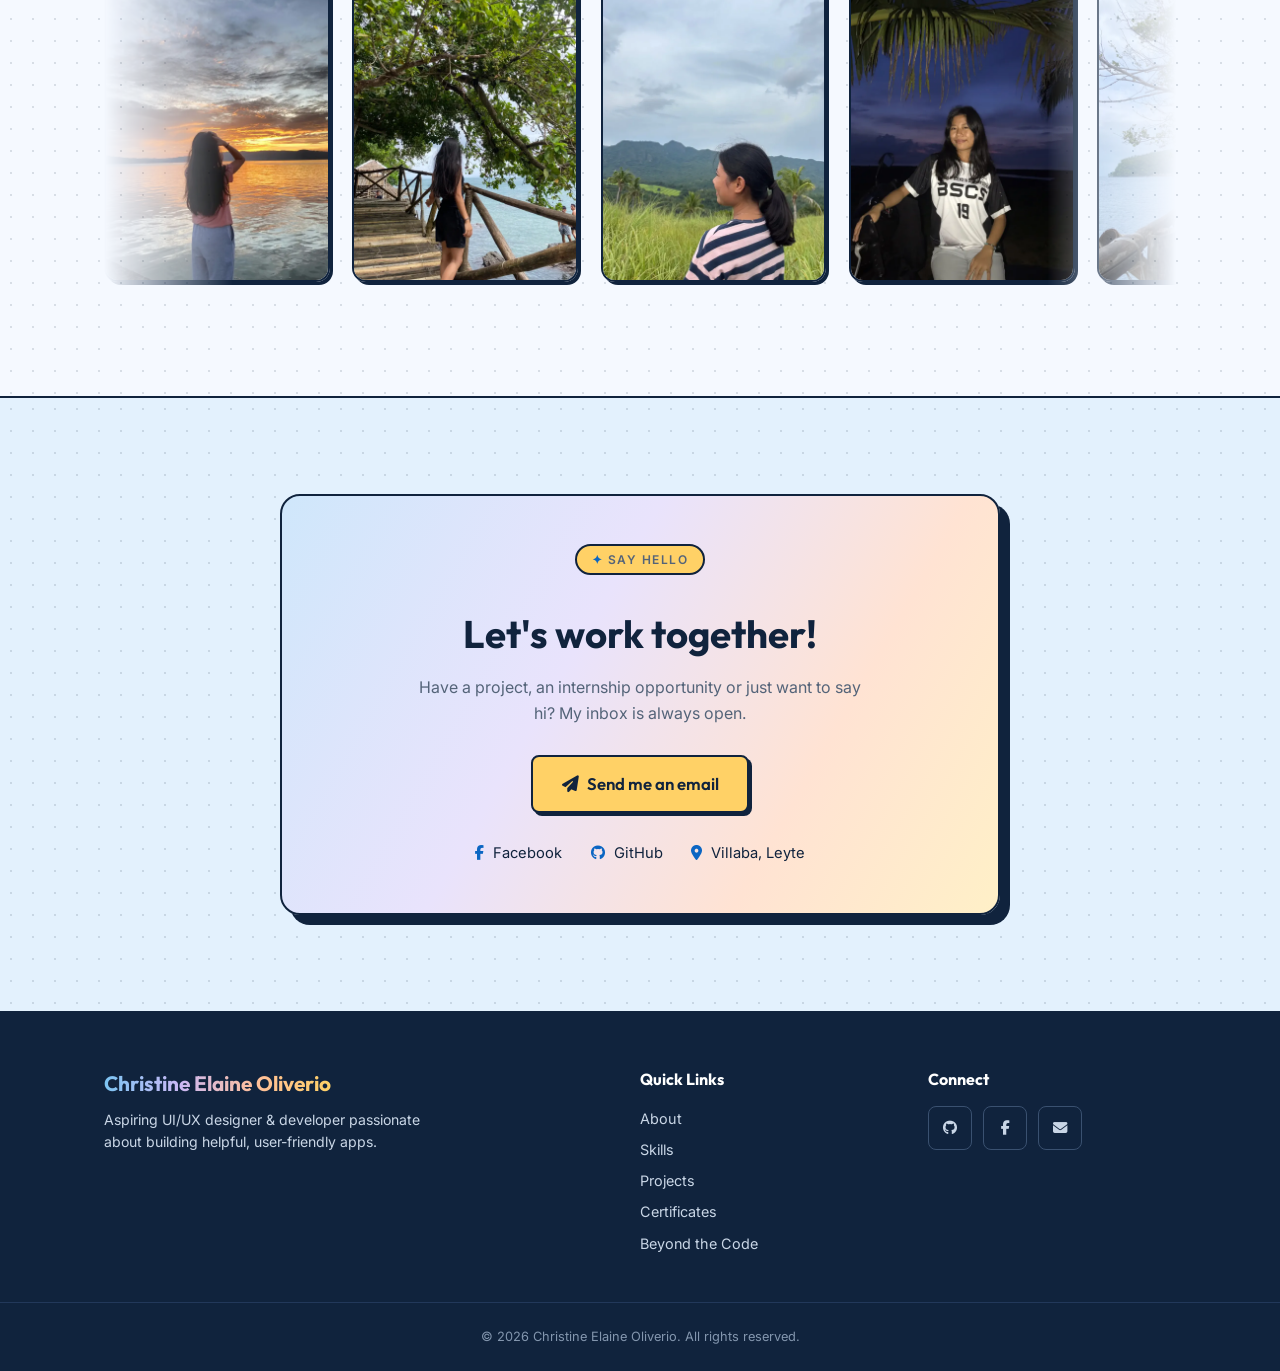
==== commit 1d3d0d15: "Replace Java with JavaScript in tech stack Co-Authored-By: Claude Opus 5.5 <noreply@anthropic.com>" ====
--- a/index.html
+++ b/index.html
@@ -126,7 +126,7 @@
         <p class="section-sub reveal">The languages I use to design, build and test websites and web apps.</p>
         <div class="marquee reveal" role="group" aria-label="Tech stack">
           <div class="marquee-track" id="marqueeTrack">
-            <div class="tech"><img src="https://cdn.jsdelivr.net/gh/devicons/devicon@v2.16.0/icons/java/java-original.svg" alt=""/><span>Java</span></div>
+            <div class="tech"><img src="https://cdn.jsdelivr.net/gh/devicons/devicon@v2.16.0/icons/javascript/javascript-original.svg" alt=""/><span>JavaScript</span></div>
             <div class="tech"><img src="https://cdn.jsdelivr.net/gh/devicons/devicon@v2.16.0/icons/python/python-original.svg" alt=""/><span>Python</span></div>
             <div class="tech"><img src="https://cdn.jsdelivr.net/gh/devicons/devicon@v2.16.0/icons/html5/html5-original.svg" alt=""/><span>HTML</span></div>
             <div class="tech"><img src="https://cdn.jsdelivr.net/gh/devicons/devicon@v2.16.0/icons/css3/css3-original.svg" alt=""/><span>CSS</span></div>
